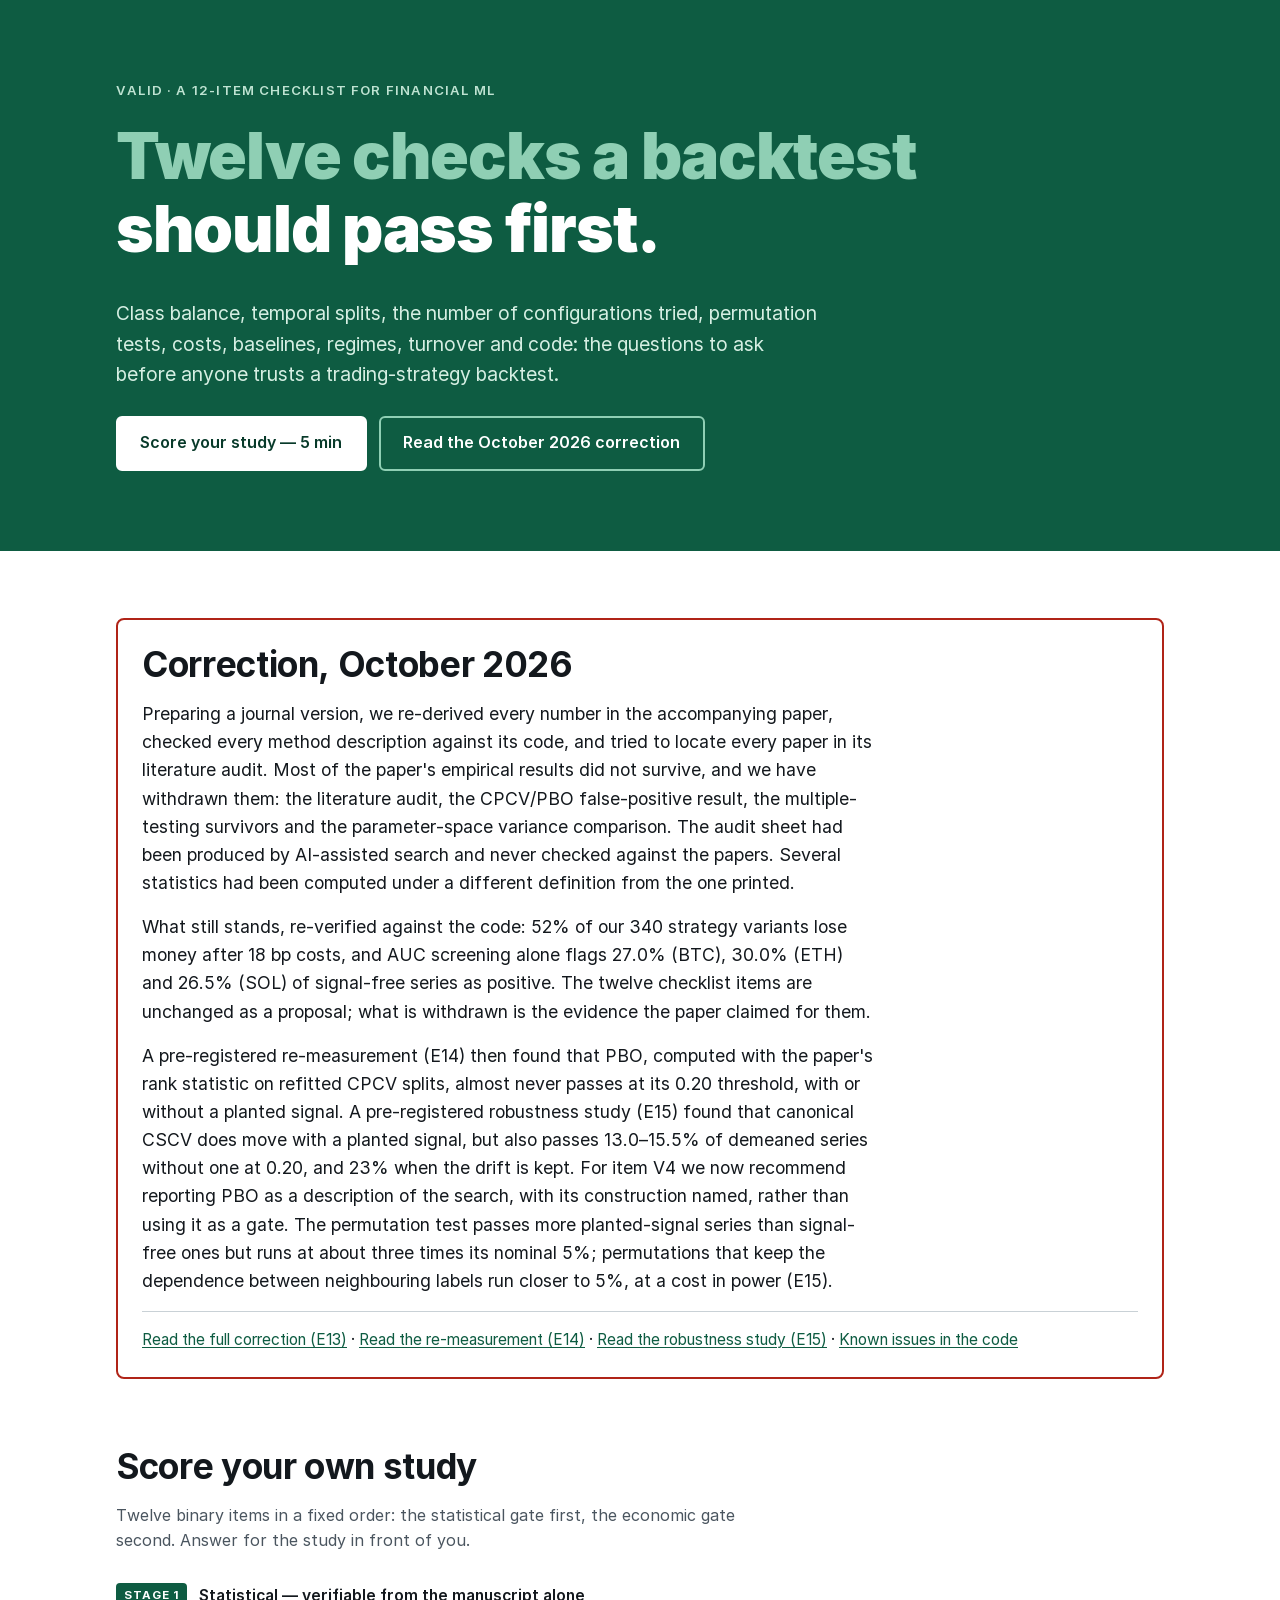
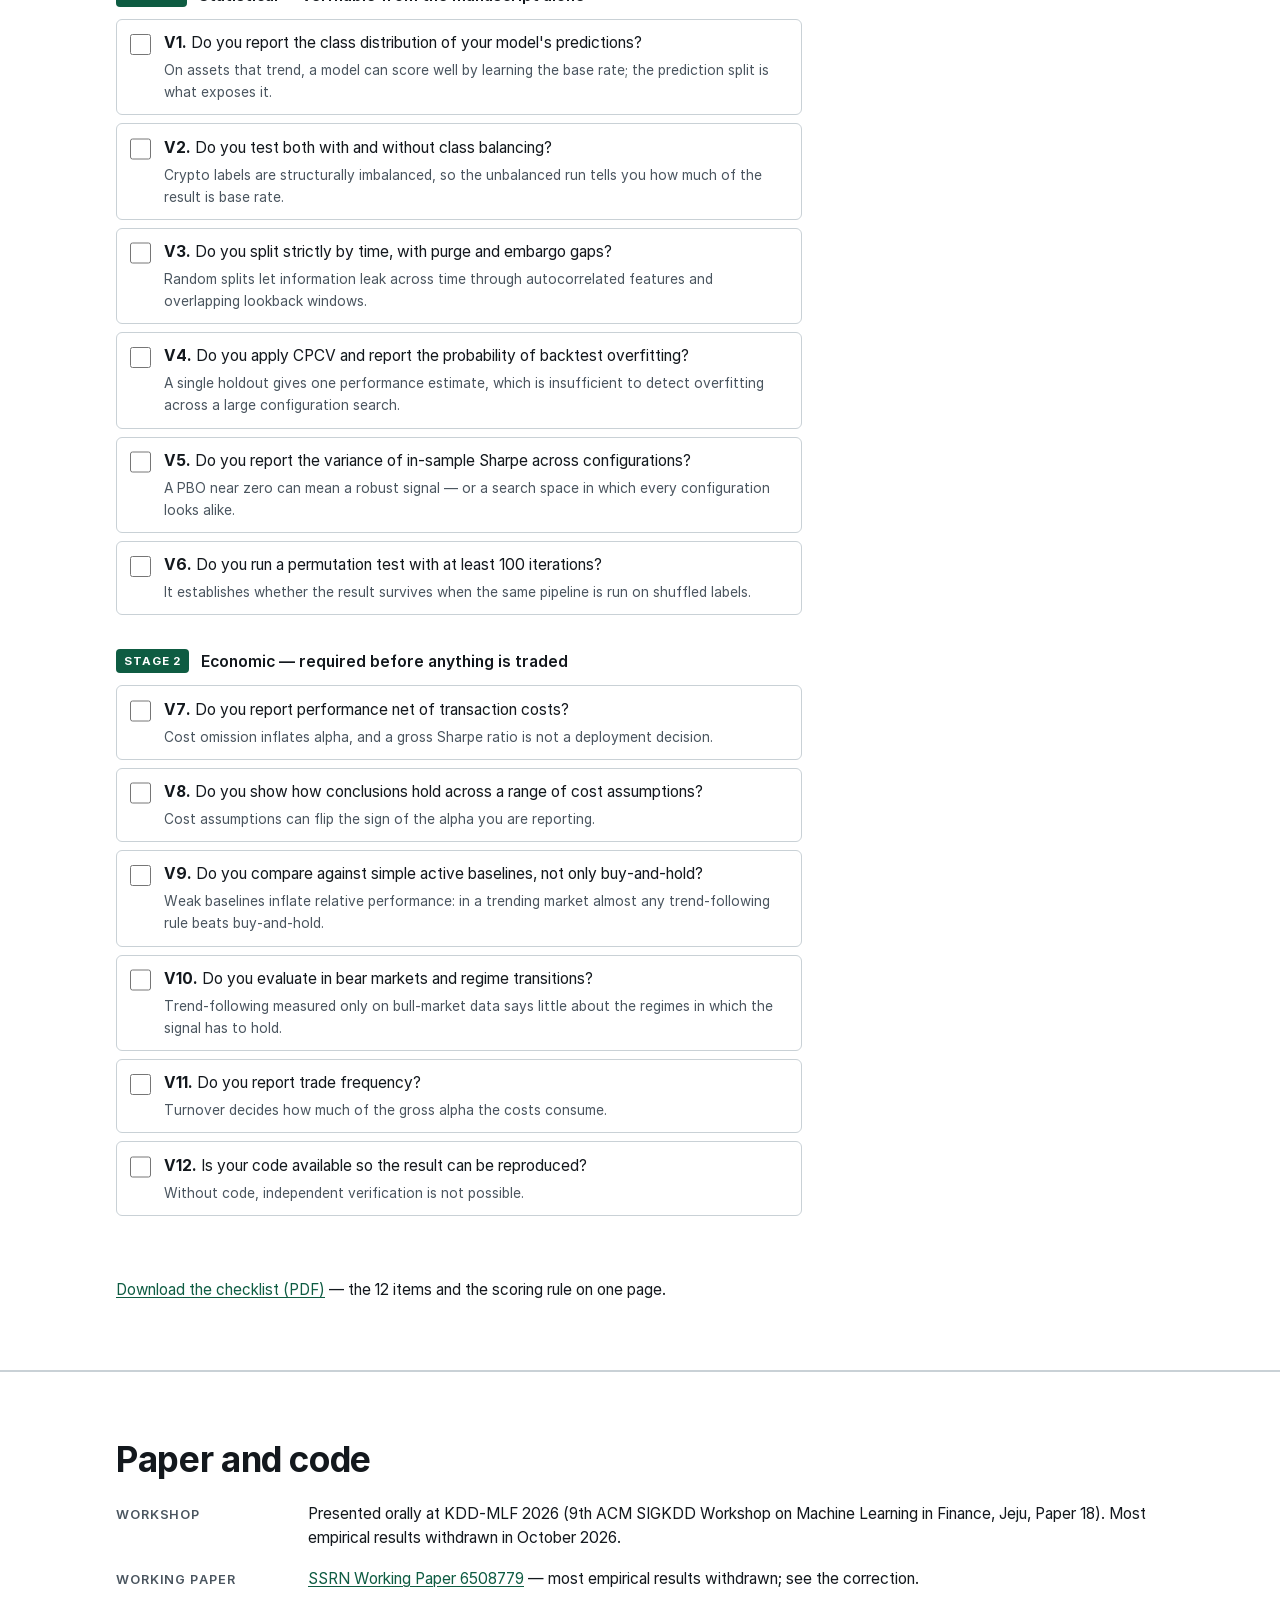
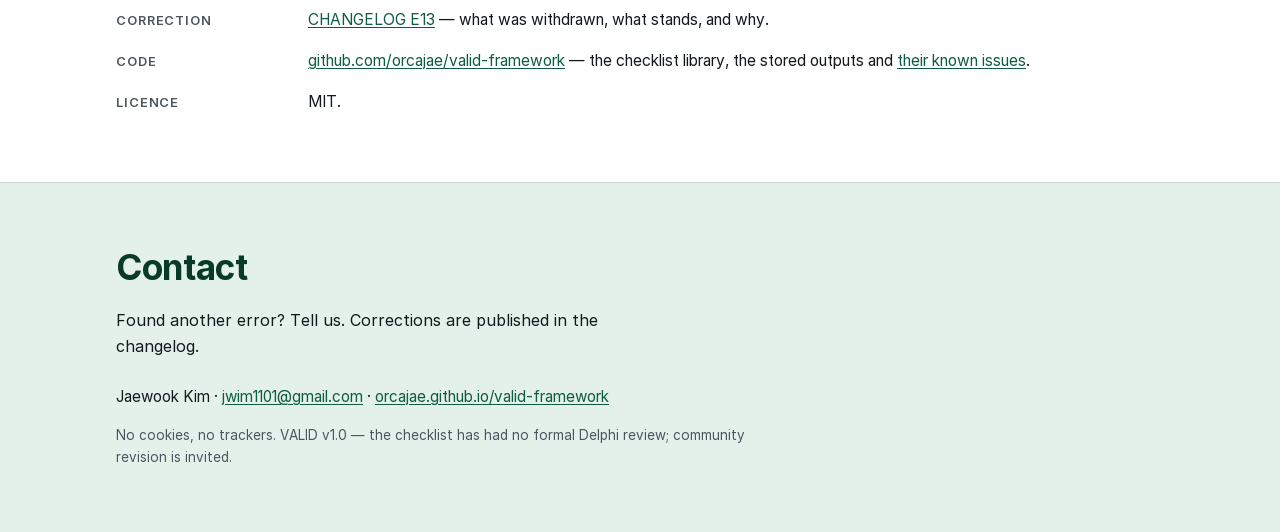
==== docs/index.html @ 97432e7e "docs+results: report the pre-registered robustness study of the E14 findings (CHANGELOG E15)" ====
<!DOCTYPE html>
<html lang="en">
<head>
<meta charset="utf-8">
<meta name="viewport" content="width=device-width, initial-scale=1">
<title>VALID — a 12-item validation checklist for financial machine learning</title>
<meta name="description" content="Score your study against the 12 items of VALID in about five minutes. Most empirical results of the accompanying paper were withdrawn in October 2026; see the correction.">

<meta property="og:title" content="VALID — a 12-item gate for financial ML">
<meta property="og:description" content="A 12-item checklist for financial ML backtests. Most empirical results of the accompanying paper were withdrawn in October 2026 after a full re-verification.">
<meta property="og:url" content="https://orcajae.github.io/valid-framework/">
<meta name="twitter:card" content="summary">
<link rel="canonical" href="https://orcajae.github.io/valid-framework/">

<link rel="preload" href="assets/fonts/inter-regular.woff2" as="font" type="font/woff2" crossorigin>
<link rel="preload" href="assets/fonts/inter-semibold.woff2" as="font" type="font/woff2" crossorigin>
<link rel="preload" href="assets/fonts/inter-black.woff2" as="font" type="font/woff2" crossorigin>
<link rel="stylesheet" href="style.css">
</head>
<body>

<!-- 1. HERO ============================================================== -->
<header class="hero">
  <div class="wrap">
    <p class="eyebrow">VALID · a 12-item checklist for financial ML</p>
    <h1>Twelve checks a backtest<br><span class="hl">should pass first.</span></h1>
    <p class="lede">Class balance, temporal splits, the number of configurations
      tried, permutation tests, costs, baselines, regimes, turnover and code:
      the questions to ask before anyone trusts a trading-strategy backtest.</p>
    <p class="cta-row">
      <a class="btn btn-primary" href="#scorer">Score your study — 5 min</a>
      <a class="btn btn-ghost" href="#correction">Read the October 2026 correction</a>
    </p>
  </div>
</header>

<main>

<!-- 1b. STORY =========================================================== -->
<section class="story" id="correction" aria-labelledby="story-h">
  <div class="wrap">
    <div class="story-box">
      <h2 id="story-h">Correction, October 2026</h2>
      <p class="story-text">Preparing a journal version, we re-derived every
        number in the accompanying paper, checked every method description
        against its code, and tried to locate every paper in its literature
        audit. Most of the paper's empirical results did not survive, and we
        have withdrawn them: the literature audit, the CPCV/PBO false-positive
        result, the multiple-testing survivors and the parameter-space variance
        comparison. The audit sheet had been produced by AI-assisted search and
        never checked against the papers. Several statistics had been computed
        under a different definition from the one printed.</p>
      <p class="story-text">What still stands, re-verified against the code:
        52% of our 340 strategy variants lose money after 18 bp costs, and AUC
        screening alone flags 27.0% (BTC), 30.0% (ETH) and 26.5% (SOL) of
        signal-free series as positive. The
        twelve checklist items are unchanged as a proposal; what is withdrawn is
        the evidence the paper claimed for them.</p>
      <p class="story-text">A pre-registered re-measurement (E14) then found
        that PBO, computed with the paper's rank statistic on refitted CPCV splits,
        almost never passes at its 0.20 threshold, with or without a planted signal.
        A pre-registered robustness study (E15) found that canonical CSCV does move
        with a planted signal, but also passes 13.0–15.5% of demeaned series
        without one at 0.20, and 23% when the drift is kept. For item V4 we now recommend reporting PBO as a description of the
        search, with its construction named, rather than using it as a gate. The
        permutation test passes more planted-signal series than signal-free ones but runs at about three times
        its nominal 5%; permutations that keep the dependence between neighbouring
        labels run closer to 5%, at a cost in power (E15).</p>
      <p class="story-self"><a href="https://github.com/orcajae/valid-framework/blob/main/CHANGELOG_CR.md#e13-most-empirical-results-withdrawn-after-a-full-re-verification">Read the full correction (E13)</a>
        · <a href="https://github.com/orcajae/valid-framework/blob/main/CHANGELOG_CR.md#e14-pbo-and-the-permutation-test-re-measured-under-a-pre-registered-design">Read the re-measurement (E14)</a>
        · <a href="https://github.com/orcajae/valid-framework/blob/main/CHANGELOG_CR.md#e15-the-e14-findings-re-tested-under-a-pre-registered-robustness-design">Read the robustness study (E15)</a>
        · <a href="https://github.com/orcajae/valid-framework/blob/main/KNOWN_ISSUES.md">Known issues in the code</a></p>
    </div>
  </div>
</section>

<!-- 2. SCORER =========================================================== -->
<section id="scorer" class="scorer" aria-labelledby="scorer-h">
  <div class="wrap">
    <h2 id="scorer-h">Score your own study</h2>
    <p class="sect-lede">Twelve binary items in a fixed order: the statistical
      gate first, the economic gate second. Answer for the study in front of you.</p>

    <div class="scorer-grid">

      <form class="items" id="valid-form">
        <fieldset>
          <legend><span class="stage-tag">Stage 1</span> Statistical — verifiable from the manuscript alone</legend>

          <label class="item"><input type="checkbox" id="v1" data-stage="1">
            <span class="item-body">
              <span class="item-q"><b>V1.</b> Do you report the class distribution of your model's predictions?</span>
              <span class="item-why">On assets that trend, a model can score well by learning the base rate; the prediction split is what exposes it.</span>
            </span></label>

          <label class="item"><input type="checkbox" id="v2" data-stage="1">
            <span class="item-body">
              <span class="item-q"><b>V2.</b> Do you test both with and without class balancing?</span>
              <span class="item-why">Crypto labels are structurally imbalanced, so the unbalanced run tells you how much of the result is base rate.</span>
            </span></label>

          <label class="item"><input type="checkbox" id="v3" data-stage="1">
            <span class="item-body">
              <span class="item-q"><b>V3.</b> Do you split strictly by time, with purge and embargo gaps?</span>
              <span class="item-why">Random splits let information leak across time through autocorrelated features and overlapping lookback windows.</span>
            </span></label>

          <label class="item"><input type="checkbox" id="v4" data-stage="1">
            <span class="item-body">
              <span class="item-q"><b>V4.</b> Do you apply CPCV and report the probability of backtest overfitting?</span>
              <span class="item-why">A single holdout gives one performance estimate, which is insufficient to detect overfitting across a large configuration search.</span>
            </span></label>

          <label class="item"><input type="checkbox" id="v5" data-stage="1">
            <span class="item-body">
              <span class="item-q"><b>V5.</b> Do you report the variance of in-sample Sharpe across configurations?</span>
              <span class="item-why">A PBO near zero can mean a robust signal — or a search space in which every configuration looks alike.</span>
            </span></label>

          <label class="item"><input type="checkbox" id="v6" data-stage="1">
            <span class="item-body">
              <span class="item-q"><b>V6.</b> Do you run a permutation test with at least 100 iterations?</span>
              <span class="item-why">It establishes whether the result survives when the same pipeline is run on shuffled labels.</span>
            </span></label>
        </fieldset>

        <fieldset>
          <legend><span class="stage-tag">Stage 2</span> Economic — required before anything is traded</legend>

          <label class="item"><input type="checkbox" id="v7" data-stage="2">
            <span class="item-body">
              <span class="item-q"><b>V7.</b> Do you report performance net of transaction costs?</span>
              <span class="item-why">Cost omission inflates alpha, and a gross Sharpe ratio is not a deployment decision.</span>
            </span></label>

          <label class="item"><input type="checkbox" id="v8" data-stage="2">
            <span class="item-body">
              <span class="item-q"><b>V8.</b> Do you show how conclusions hold across a range of cost assumptions?</span>
              <span class="item-why">Cost assumptions can flip the sign of the alpha you are reporting.</span>
            </span></label>

          <label class="item"><input type="checkbox" id="v9" data-stage="2">
            <span class="item-body">
              <span class="item-q"><b>V9.</b> Do you compare against simple active baselines, not only buy-and-hold?</span>
              <span class="item-why">Weak baselines inflate relative performance: in a trending market almost any trend-following rule beats buy-and-hold.</span>
            </span></label>

          <label class="item"><input type="checkbox" id="v10" data-stage="2">
            <span class="item-body">
              <span class="item-q"><b>V10.</b> Do you evaluate in bear markets and regime transitions?</span>
              <span class="item-why">Trend-following measured only on bull-market data says little about the regimes in which the signal has to hold.</span>
            </span></label>

          <label class="item"><input type="checkbox" id="v11" data-stage="2">
            <span class="item-body">
              <span class="item-q"><b>V11.</b> Do you report trade frequency?</span>
              <span class="item-why">Turnover decides how much of the gross alpha the costs consume.</span>
            </span></label>

          <label class="item"><input type="checkbox" id="v12" data-stage="2">
            <span class="item-body">
              <span class="item-q"><b>V12.</b> Is your code available so the result can be reproduced?</span>
              <span class="item-why">Without code, independent verification is not possible.</span>
            </span></label>
        </fieldset>
      </form>

      <aside class="readout" aria-labelledby="readout-h">
        <h3 id="readout-h" class="sr-only">Your score</h3>
        <div class="score-live" aria-live="polite">
          <p class="score-big"><output id="total">0</output><span class="of">/ 12</span></p>
          <p class="score-stages">
            <span>Stage 1 · statistical <b id="s1">0</b>/6</span>
            <span>Stage 2 · economic <b id="s2">0</b>/6</span>
          </p>

          <div class="bar" role="img" id="bar-img" aria-label="Your score of 0 out of 12.">
            <div class="bar-track">
              <div class="bar-fill" id="bar-fill"></div>
            </div>
          </div>

          <p class="verdict" id="verdict">Check the items your study satisfies.</p>
          <p class="v4-flag" id="v4-flag" hidden>V4 is unchecked. A single holdout
            gives one performance estimate, however many configurations were
            tried to reach it.</p>

          <button type="button" class="btn btn-primary btn-copy" id="copy">Copy result</button>
          <p class="copy-status" id="copy-status" aria-live="polite"></p>
        </div>

        <div class="disclaimer">
          <p><b>Self-scoring is not a certification.</b> It records your own
            reading of your own artifacts.</p>
          <p class="muted">Your answers never leave this browser.</p>
          <p class="next-step" id="next-step" hidden></p>
        </div>
      </aside>

    </div>

    <p class="scorer-foot"><a href="assets/valid_checklist_onepage.pdf">Download
      the checklist (PDF)</a> — the 12 items and the scoring rule on one page.</p>
  </div>
</section>

<!-- 6. CREDIBILITY ===================================================== -->
<section class="credibility" aria-labelledby="cred-h">
  <div class="wrap">
    <h2 id="cred-h">Paper and code</h2>
    <dl class="cred-list">
      <div><dt>Workshop</dt><dd>Presented orally at KDD-MLF 2026 (9th ACM SIGKDD Workshop on Machine Learning in Finance, Jeju, Paper 18). Most empirical results withdrawn in October 2026.</dd></div>
      <div><dt>Working paper</dt><dd><a href="https://papers.ssrn.com/sol3/papers.cfm?abstract_id=6508779">SSRN Working Paper 6508779</a> — most empirical results withdrawn; see the correction.</dd></div>
      <div><dt>Correction</dt><dd><a href="https://github.com/orcajae/valid-framework/blob/main/CHANGELOG_CR.md#e13-most-empirical-results-withdrawn-after-a-full-re-verification">CHANGELOG E13</a> — what was withdrawn, what stands, and why.</dd></div>
      <div><dt>Code</dt><dd><a href="https://github.com/orcajae/valid-framework">github.com/orcajae/valid-framework</a> — the checklist library, the stored outputs and <a href="https://github.com/orcajae/valid-framework/blob/main/KNOWN_ISSUES.md">their known issues</a>.</dd></div>
      <div><dt>Licence</dt><dd>MIT.</dd></div>
    </dl>
  </div>
</section>

</main>

<!-- 7. FOOTER ========================================================== -->
<footer aria-labelledby="footer-h">
  <div class="wrap">
    <h2 id="footer-h">Contact</h2>
    <p class="foot-lede">Found another error? Tell us. Corrections are published in
      the changelog.</p>
    <p class="foot-meta">
      Jaewook Kim ·
      <a href="mailto:jwim1101@gmail.com?subject=VALID%20correction">jwim1101@gmail.com</a>
      · <a href="https://orcajae.github.io/valid-framework/">orcajae.github.io/valid-framework</a>
    </p>
    <p class="foot-fine">No cookies, no trackers. VALID v1.0 — the checklist has had
      no formal Delphi review; community revision is invited.</p>
  </div>
</footer>

<script src="scorer.js"></script>
</body>
</html>
---- docs/style.css ----
/* VALID landing page. Every colour here also appears in the KDD-MLF poster
   (poster/gen_poster_900x1050.py); the poster is the source of truth. */

@font-face {
  font-family: "InterLocal";
  src: url("assets/fonts/inter-regular.woff2") format("woff2");
  font-weight: 400; font-style: normal; font-display: swap;
}
@font-face {
  font-family: "InterLocal";
  src: url("assets/fonts/inter-semibold.woff2") format("woff2");
  font-weight: 600; font-style: normal; font-display: swap;
}
@font-face {
  font-family: "InterLocal";
  src: url("assets/fonts/inter-bold.woff2") format("woff2");
  font-weight: 700; font-style: normal; font-display: swap;
}
/* Black (900) carries the hook headline, matching the poster's "BK" face. */
@font-face {
  font-family: "InterLocal";
  src: url("assets/fonts/inter-black.woff2") format("woff2");
  font-weight: 900; font-style: normal; font-display: swap;
}

:root {
  --ink: #13181D;
  --soft: #4A555F;
  --rule: #C9D1D6;
  --green: #0E5C42;
  --green-d: #083A2A;
  --green-l: #E4F0EA;
  --red: #B02418;
  --paper: #FFFFFF;
  --slate: #1E2A32;
  --wrap: 68rem;
  --sans: "InterLocal", system-ui, -apple-system, "Segoe UI", Roboto,
          "Helvetica Neue", Arial, sans-serif;
  color-scheme: light;
}

*, *::before, *::after { box-sizing: border-box; }

html { -webkit-text-size-adjust: 100%; }

body {
  margin: 0;
  overflow-wrap: break-word;
  background: var(--paper);
  color: var(--ink);
  font-family: var(--sans);
  font-size: 1rem;
  line-height: 1.6;
  -webkit-font-smoothing: antialiased;
}

.wrap { max-width: var(--wrap); margin: 0 auto; padding: 0 1.25rem; }

h1, h2, h3 { line-height: 1.15; margin: 0 0 .6em; font-weight: 700; }
h1 { font-size: clamp(1.6rem, 5.6vw, 4rem); letter-spacing: -0.02em; }
h2 { font-size: clamp(1.5rem, 3.6vw, 2.2rem); letter-spacing: -0.01em; }
h3 { font-size: 1.05rem; }
p { margin: 0 0 1rem; }

a { color: var(--green); text-decoration-thickness: 1px; text-underline-offset: 2px; }
a:hover { color: var(--green-d); }

:focus-visible {
  outline: 3px solid var(--green);
  outline-offset: 2px;
  border-radius: 3px;
}

.sr-only {
  position: absolute; width: 1px; height: 1px; padding: 0; margin: -1px;
  overflow: hidden; clip: rect(0 0 0 0); white-space: nowrap; border: 0;
}
.muted { color: var(--soft); }

/* ---------- buttons ---------- */
.btn {
  display: inline-block;
  padding: .8rem 1.4rem;
  min-height: 44px;
  border-radius: 6px;
  font-weight: 600;
  text-decoration: none;
  border: 2px solid var(--green);
  cursor: pointer;
  font-family: inherit;
  font-size: 1rem;
}
.btn-primary { background: var(--green); color: #fff; }
.btn-primary:hover { background: var(--green-d); border-color: var(--green-d); color: #fff; }
.btn-ghost { background: transparent; color: var(--green); }
.btn-ghost:hover { background: var(--green-l); color: var(--green-d); }
.btn-sm { padding: .55rem 1rem; font-size: .95rem; }
.cta-row { display: flex; flex-wrap: wrap; gap: .75rem; margin-top: 1.6rem; }

/* ---------- 1. hero ---------- */
.hero {
  background: var(--green);
  color: #fff;
  padding: clamp(2.5rem, 8vw, 5rem) 0 clamp(2.5rem, 7vw, 4rem);
}
.hero .eyebrow {
  font-size: .82rem; font-weight: 600; letter-spacing: .09em;
  text-transform: uppercase; color: #BFE3D2; margin-bottom: 1.1rem;
}
/* Weight 900 and the two greens mirror the poster hook banner exactly
   (poster/gen_poster_900x1050.py: face "BK", #8FCFB4 / #FFFFFF). */
.hero h1 { color: #8FCFB4; font-weight: 900; margin-bottom: .5em; }
.hero h1 .hl { color: #fff; }
.hero .lede {
  font-size: clamp(1.02rem, 2.1vw, 1.2rem);
  max-width: 44rem; color: #D6EFE3; margin-bottom: 0;
}
.hero .btn-ghost { color: #fff; border-color: #8FCFB4; }
.hero .btn-ghost:hover { background: rgba(255,255,255,.12); color: #fff; }
.hero .btn-primary { background: #fff; color: var(--green-d); border-color: #fff; }
.hero .btn-primary:hover { background: #E4F0EA; color: var(--green-d); border-color: #E4F0EA; }

/* ---------- sections ---------- */
section { padding: clamp(2.5rem, 6vw, 4.2rem) 0; }
.sect-lede { color: var(--soft); max-width: 42rem; margin-top: -.3rem; }

/* ---------- 2. scorer ---------- */
.scorer { border-bottom: 1px solid var(--rule); }
.scorer-grid { display: grid; gap: 2rem; margin-top: 1.8rem; }

fieldset { border: 0; padding: 0; margin: 0 0 1.6rem; }
legend {
  padding: 0; margin-bottom: .7rem;
  font-weight: 600; font-size: .98rem; color: var(--ink);
}
.stage-tag {
  display: inline-block; background: var(--green); color: #fff;
  font-size: .72rem; font-weight: 700; letter-spacing: .06em;
  text-transform: uppercase; padding: .18rem .5rem; border-radius: 4px;
  margin-right: .5rem; vertical-align: 2px;
}

.item {
  display: flex; gap: .8rem; align-items: flex-start;
  padding: .7rem .8rem; min-height: 44px;
  border: 1px solid var(--rule); border-radius: 6px;
  margin-bottom: .5rem; cursor: pointer;
  background: #fff;
}
.item:hover { border-color: var(--green); background: #F4F7F8; }
.item input {
  width: 1.35rem; height: 1.35rem; margin: .15rem 0 0;
  accent-color: var(--green); flex: 0 0 auto; cursor: pointer;
}
.item input:checked ~ .item-body .item-q { color: var(--green-d); }
.item-body { display: block; }
.item-q { display: block; font-size: .97rem; }
.item-why { display: block; font-size: .86rem; color: var(--soft); margin-top: .2rem; }

/* readout */
.readout { align-self: start; }
.score-live {
  border: 2px solid var(--green); border-radius: 8px;
  padding: 1.2rem; background: var(--green-l);
}
.score-big { font-size: 3.2rem; font-weight: 700; line-height: 1; margin: 0 0 .3rem; color: var(--green-d); }
.score-big .of { font-size: 1.2rem; font-weight: 600; color: var(--soft); margin-left: .4rem; }
.score-stages { display: flex; flex-wrap: wrap; gap: .3rem 1.2rem; font-size: .9rem; color: var(--soft); margin-bottom: 1rem; }
.score-stages b { color: var(--ink); }

.bar { margin-bottom: 1rem; }
.bar-track { position: relative; height: 12px; background: #fff; border: 1px solid var(--rule); border-radius: 6px; overflow: hidden; }
.bar-fill { height: 100%; width: 0; background: var(--green); transition: width .18s ease; }
.bar-median { position: absolute; top: -3px; bottom: -3px; left: 20.83%; width: 2px; background: var(--red); }
.bar-note { font-size: .84rem; margin: .45rem 0 0; }

.verdict { font-size: .95rem; margin: 0 0 .8rem; }
.v4-flag {
  font-size: .86rem; color: var(--red); background: #FBEAE7;
  border-left: 3px solid var(--red); padding: .55rem .7rem; margin: 0 0 .9rem;
}
.btn-copy { width: 100%; }
.copy-status { font-size: .84rem; color: var(--green-d); margin: .5rem 0 0; min-height: 1.2em; }

.disclaimer {
  margin-top: 1.2rem; padding: 1rem 1.1rem;
  border: 1px solid var(--rule); border-radius: 8px; font-size: .9rem;
}
.disclaimer p:last-child { margin-bottom: 0; }
.next-step {
  border-left: 3px solid var(--green); background: var(--green-l);
  padding: .55rem .7rem; color: var(--green-d); font-weight: 600;
}
.scorer-foot { margin: 1.8rem 0 0; font-size: .95rem; }

@media (min-width: 62rem) {
  .scorer-grid { grid-template-columns: 1fr 20rem; gap: 2.6rem; }
  .readout { position: sticky; top: 1.5rem; }
}

/* ---------- 3. evidence ---------- */
.evidence { background: var(--slate); color: #fff; }
.evidence h2 { color: #fff; }
.tiles { list-style: none; margin: 1.6rem 0 0; padding: 0; display: grid; gap: 1.4rem; }
.tiles li { border-top: 2px solid var(--soft); padding-top: .8rem; }
/* White primary over green secondary: the poster's dark evidence strip
   (gen_poster_900x1050.py, #FFFFFF over #9FD8BF on SLATE). */
.tile-n { display: block; font-size: clamp(1.6rem, 4vw, 2.1rem); font-weight: 700; color: #FFFFFF; line-height: 1.1; }
.tile-n-sub { color: #9FD8BF; font-weight: 600; }
.tile-l { display: block; font-size: .92rem; color: #9FD8BF; margin-top: .35rem; }
@media (min-width: 40rem) { .tiles { grid-template-columns: repeat(2, 1fr); } }
@media (min-width: 62rem) { .tiles { grid-template-columns: repeat(3, 1fr); gap: 1.6rem 2rem; } }

/* ---------- 4. audience ---------- */
.cards { display: grid; gap: 1.1rem; margin-top: 1.6rem; }
.card { border: 1px solid var(--rule); border-left: 5px solid var(--green); border-radius: 6px; padding: 1.1rem 1.2rem; background: #F4F7F8; }
.card h3 { color: var(--green-d); margin-bottom: .4em; }
.card p { margin: 0; font-size: .95rem; }
.card-out { font-weight: 700; color: var(--ink); margin-bottom: .45rem !important; }
@media (min-width: 56rem) { .cards { grid-template-columns: repeat(3, 1fr); } }

/* ---------- 1b. story (absorbs the former honesty box) ---------- */
.story { padding-bottom: 0; }
.story-box { border: 2px solid var(--red); border-radius: 8px; padding: 1.5rem; }
.story-box h2 { margin-bottom: .45em; }
.story-text { font-size: clamp(1rem, 1.9vw, 1.1rem); max-width: 46rem; }
.story-self {
  margin: 0; padding-top: 1rem; border-top: 1px solid var(--rule);
  font-size: .97rem;
}
.story-self b { color: var(--red); font-size: 1.25rem; }

/* ---------- 3b. audit offer + value ladder ---------- */
.audit { border-top: 1px solid var(--rule); }
.audit-list { margin: 1.4rem 0 1.2rem; padding-left: 1.15rem; max-width: 46rem; }
.audit-list li { margin-bottom: .5rem; font-size: .97rem; }
.audit-note { color: var(--soft); font-size: .92rem; max-width: 46rem; }
.audit-tiers { max-width: 46rem; }

.ladder {
  list-style: none; margin: 2rem 0 0; padding: 0;
  display: grid; gap: .8rem; counter-reset: none;
}
.ladder li {
  display: grid; grid-template-columns: 1.9rem 1fr; gap: .1rem .7rem;
  align-items: baseline;
  border: 1px solid var(--rule); border-radius: 6px;
  padding: .8rem .9rem; background: #F4F7F8;
}
.ladder-n {
  grid-row: span 2;
  display: inline-flex; align-items: center; justify-content: center;
  width: 1.7rem; height: 1.7rem; border-radius: 50%;
  background: var(--green); color: #fff;
  font-size: .85rem; font-weight: 700; align-self: center;
}
.ladder a { font-weight: 600; }
.ladder-sub { font-size: .85rem; color: var(--soft); }
@media (min-width: 56rem) { .ladder { grid-template-columns: repeat(4, 1fr); } }

/* ---------- 6b. KDD banner ---------- */
.kdd-banner {
  margin: 0; padding: .9rem 1.25rem; text-align: center;
  background: var(--slate); color: #9FD8BF;
  font-size: .92rem; font-weight: 600;
}

/* ---------- 6. credibility ---------- */
.credibility { border-top: 1px solid var(--rule); }
.cred-list { margin: 1.4rem 0 0; display: grid; gap: 1rem; }
.cred-list > div { display: grid; gap: .15rem; }
.cred-list dt { font-weight: 600; font-size: .8rem; letter-spacing: .07em; text-transform: uppercase; color: var(--soft); }
.cred-list dd { margin: 0; font-size: .97rem; }
@media (min-width: 46rem) {
  .cred-list > div { grid-template-columns: 11rem 1fr; gap: 1rem; align-items: baseline; }
}

/* ---------- 7. footer ---------- */
footer { background: var(--green-l); border-top: 1px solid var(--rule); padding: clamp(2.5rem, 6vw, 4rem) 0; }
footer h2 { color: var(--green-d); }
.foot-lede { max-width: 34rem; color: var(--ink); }
.foot-meta { margin-top: 1.6rem; font-size: .95rem; }
.foot-fine { font-size: .84rem; color: var(--soft); margin-bottom: 0; max-width: 40rem; }

@media (prefers-reduced-motion: reduce) {
  * { transition: none !important; animation: none !important; }
}
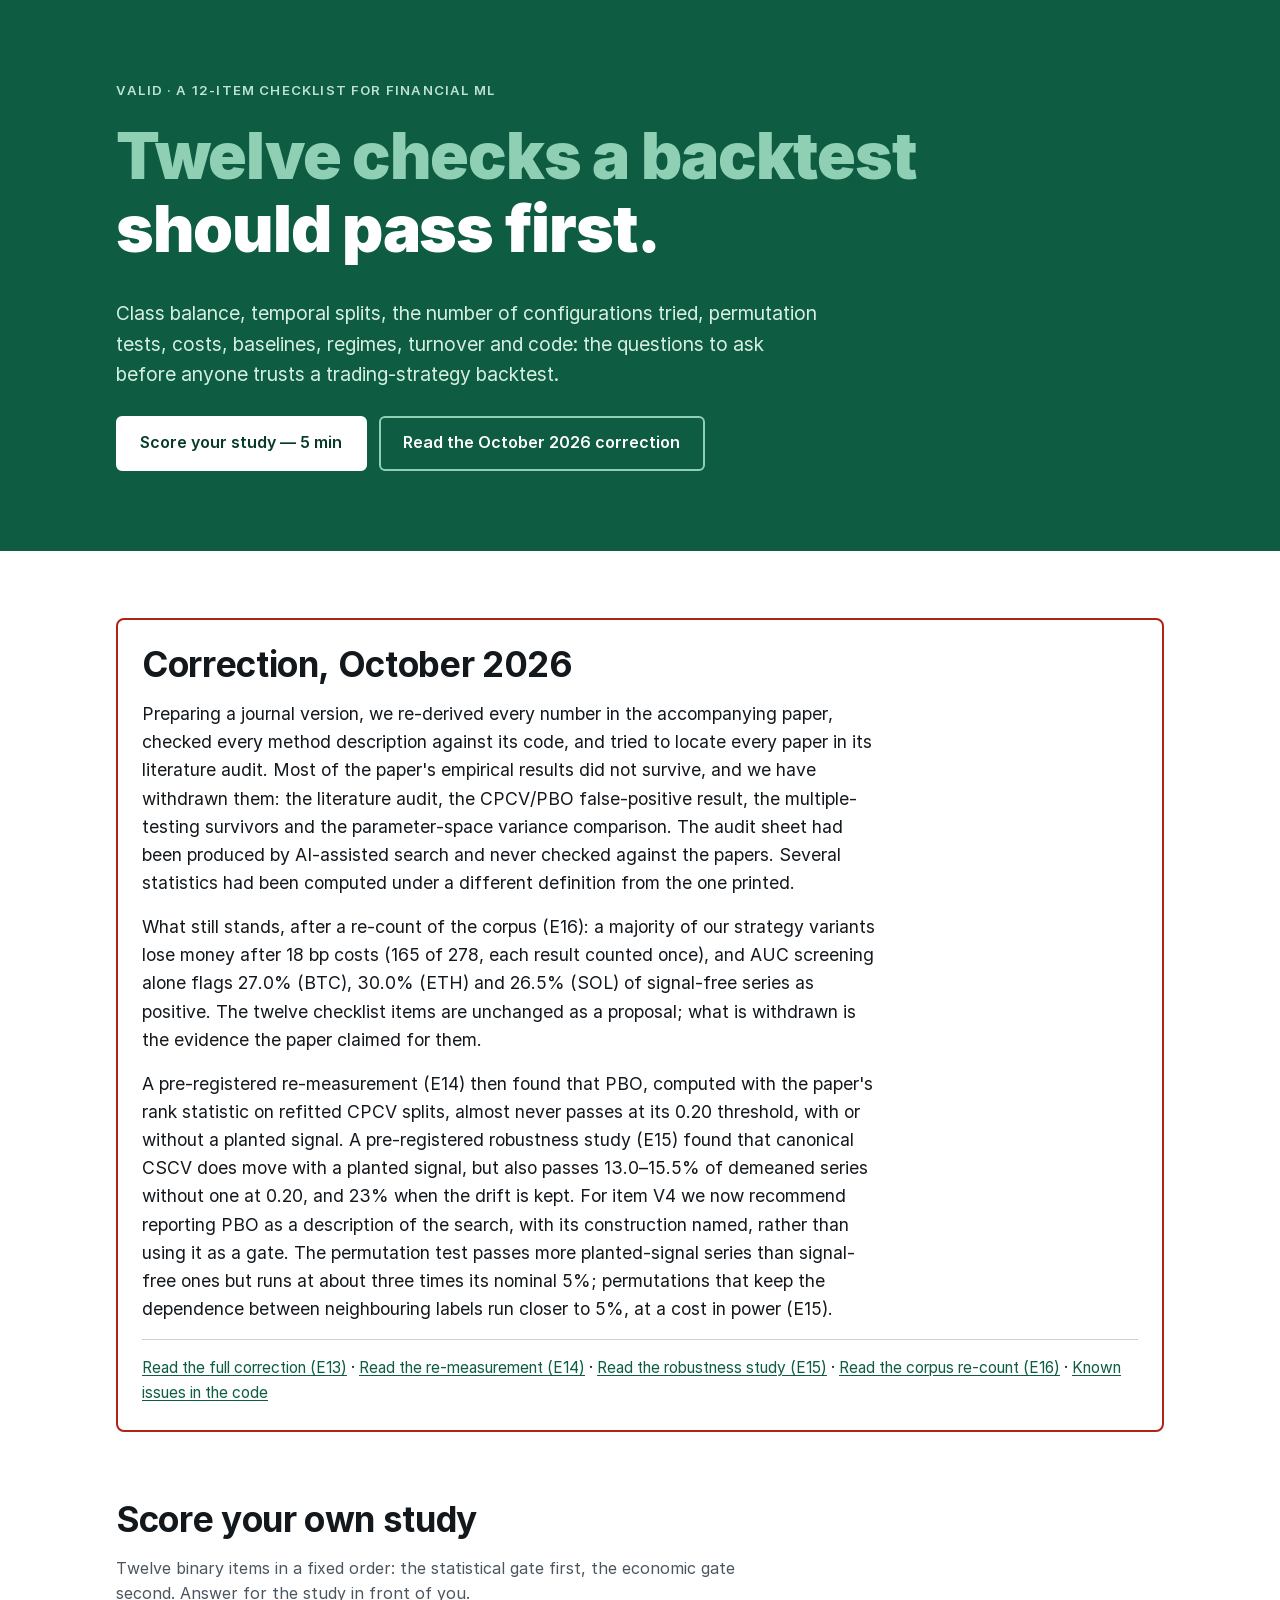
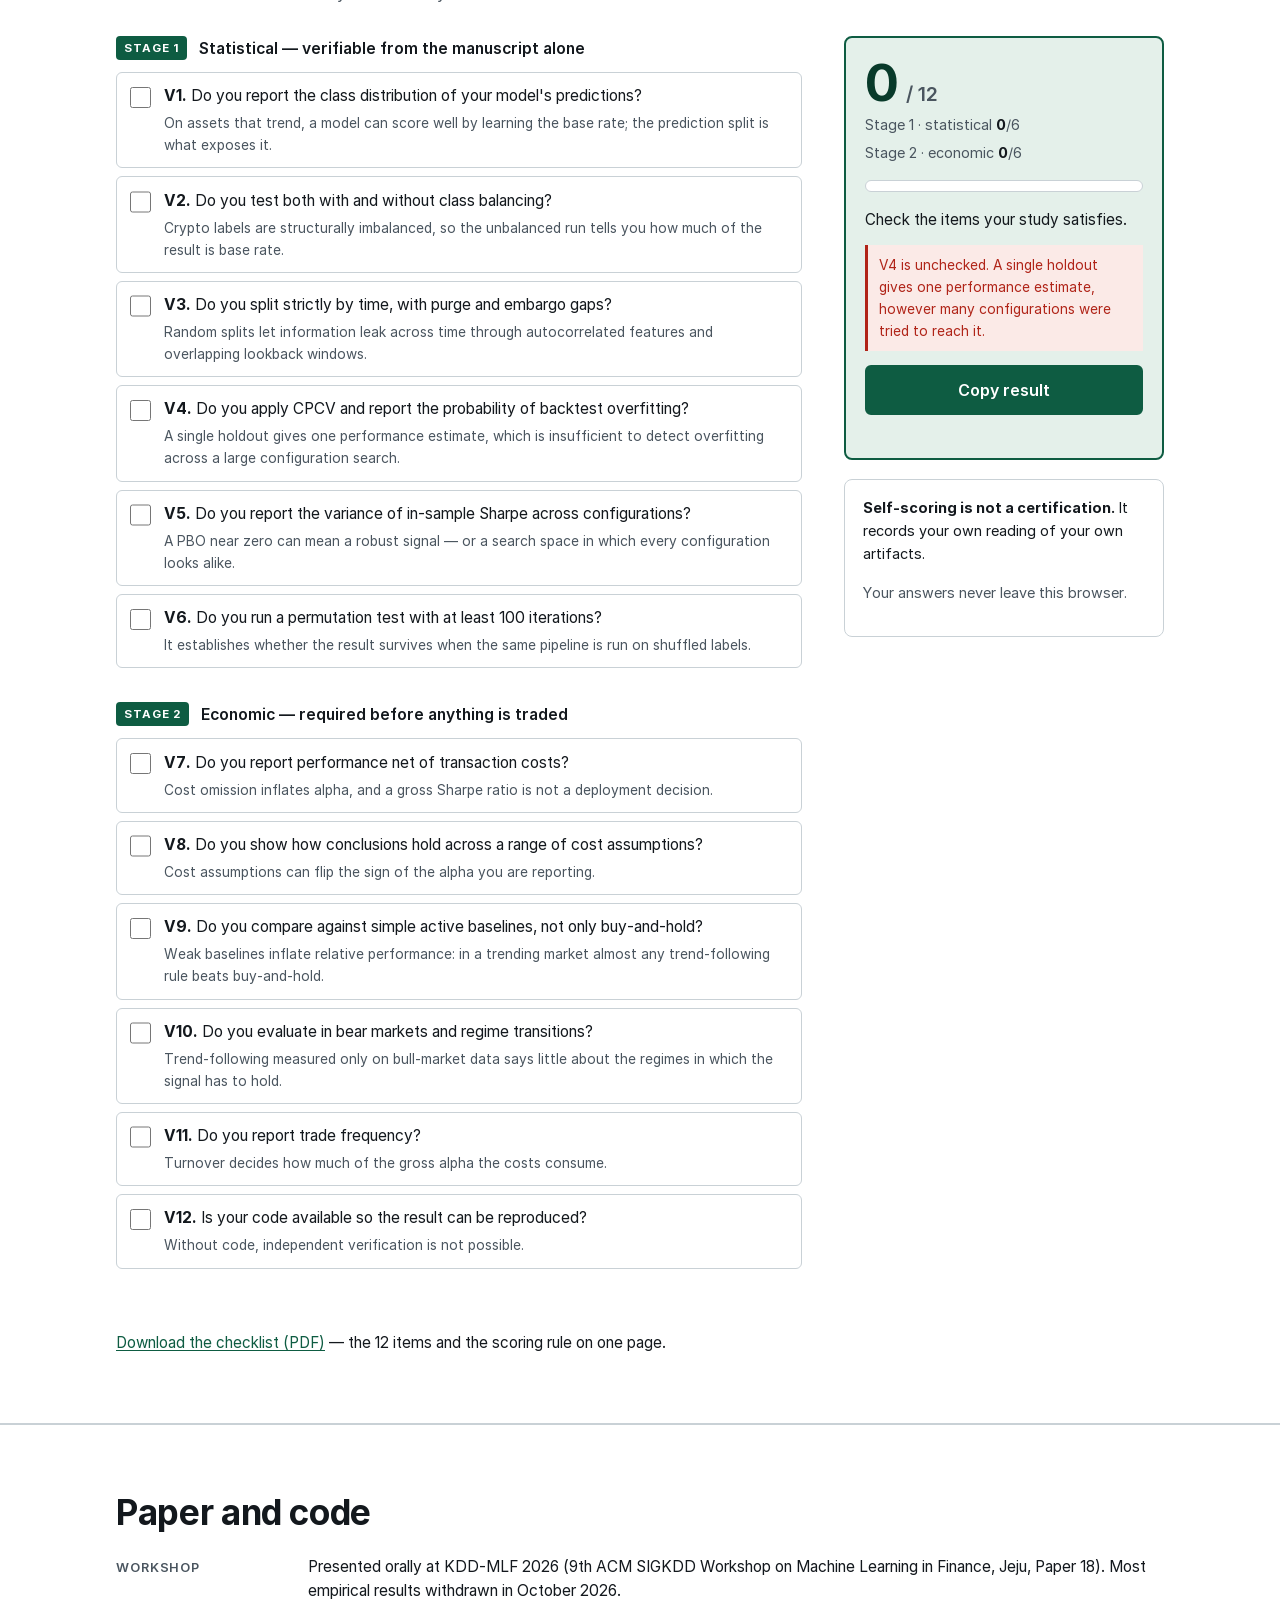
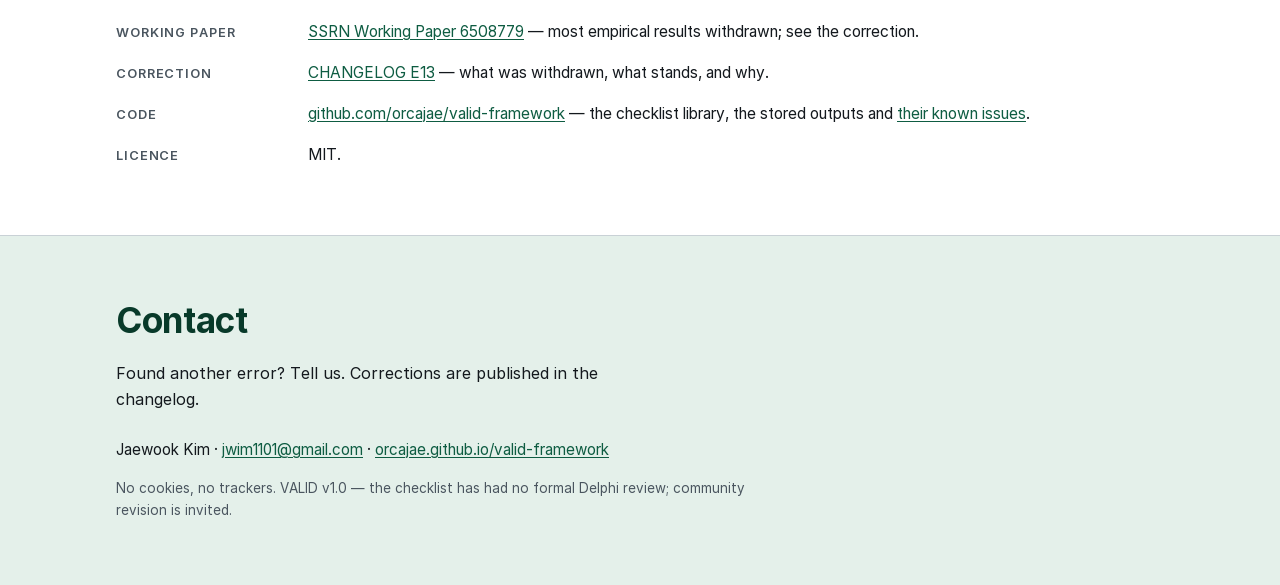
==== commit 88f28415: "docs+results: re-count the 340-variant corpus and restate E13's corpus figures (CHANGELOG E16)" ====
--- a/docs/index.html
+++ b/docs/index.html
@@ -50,8 +50,9 @@
         comparison. The audit sheet had been produced by AI-assisted search and
         never checked against the papers. Several statistics had been computed
         under a different definition from the one printed.</p>
-      <p class="story-text">What still stands, re-verified against the code:
-        52% of our 340 strategy variants lose money after 18 bp costs, and AUC
+      <p class="story-text">What still stands, after a re-count of the corpus (E16):
+        a majority of our strategy variants lose money after 18 bp costs (165 of
+        278, each result counted once), and AUC
         screening alone flags 27.0% (BTC), 30.0% (ETH) and 26.5% (SOL) of
         signal-free series as positive. The
         twelve checklist items are unchanged as a proposal; what is withdrawn is
@@ -69,6 +70,7 @@
       <p class="story-self"><a href="https://github.com/orcajae/valid-framework/blob/main/CHANGELOG_CR.md#e13-most-empirical-results-withdrawn-after-a-full-re-verification">Read the full correction (E13)</a>
         · <a href="https://github.com/orcajae/valid-framework/blob/main/CHANGELOG_CR.md#e14-pbo-and-the-permutation-test-re-measured-under-a-pre-registered-design">Read the re-measurement (E14)</a>
         · <a href="https://github.com/orcajae/valid-framework/blob/main/CHANGELOG_CR.md#e15-the-e14-findings-re-tested-under-a-pre-registered-robustness-design">Read the robustness study (E15)</a>
+        · <a href="https://github.com/orcajae/valid-framework/blob/main/CHANGELOG_CR.md#e16-the-340-variant-corpus-re-counted-e13s-corpus-figures-restated">Read the corpus re-count (E16)</a>
         · <a href="https://github.com/orcajae/valid-framework/blob/main/KNOWN_ISSUES.md">Known issues in the code</a></p>
     </div>
   </div>
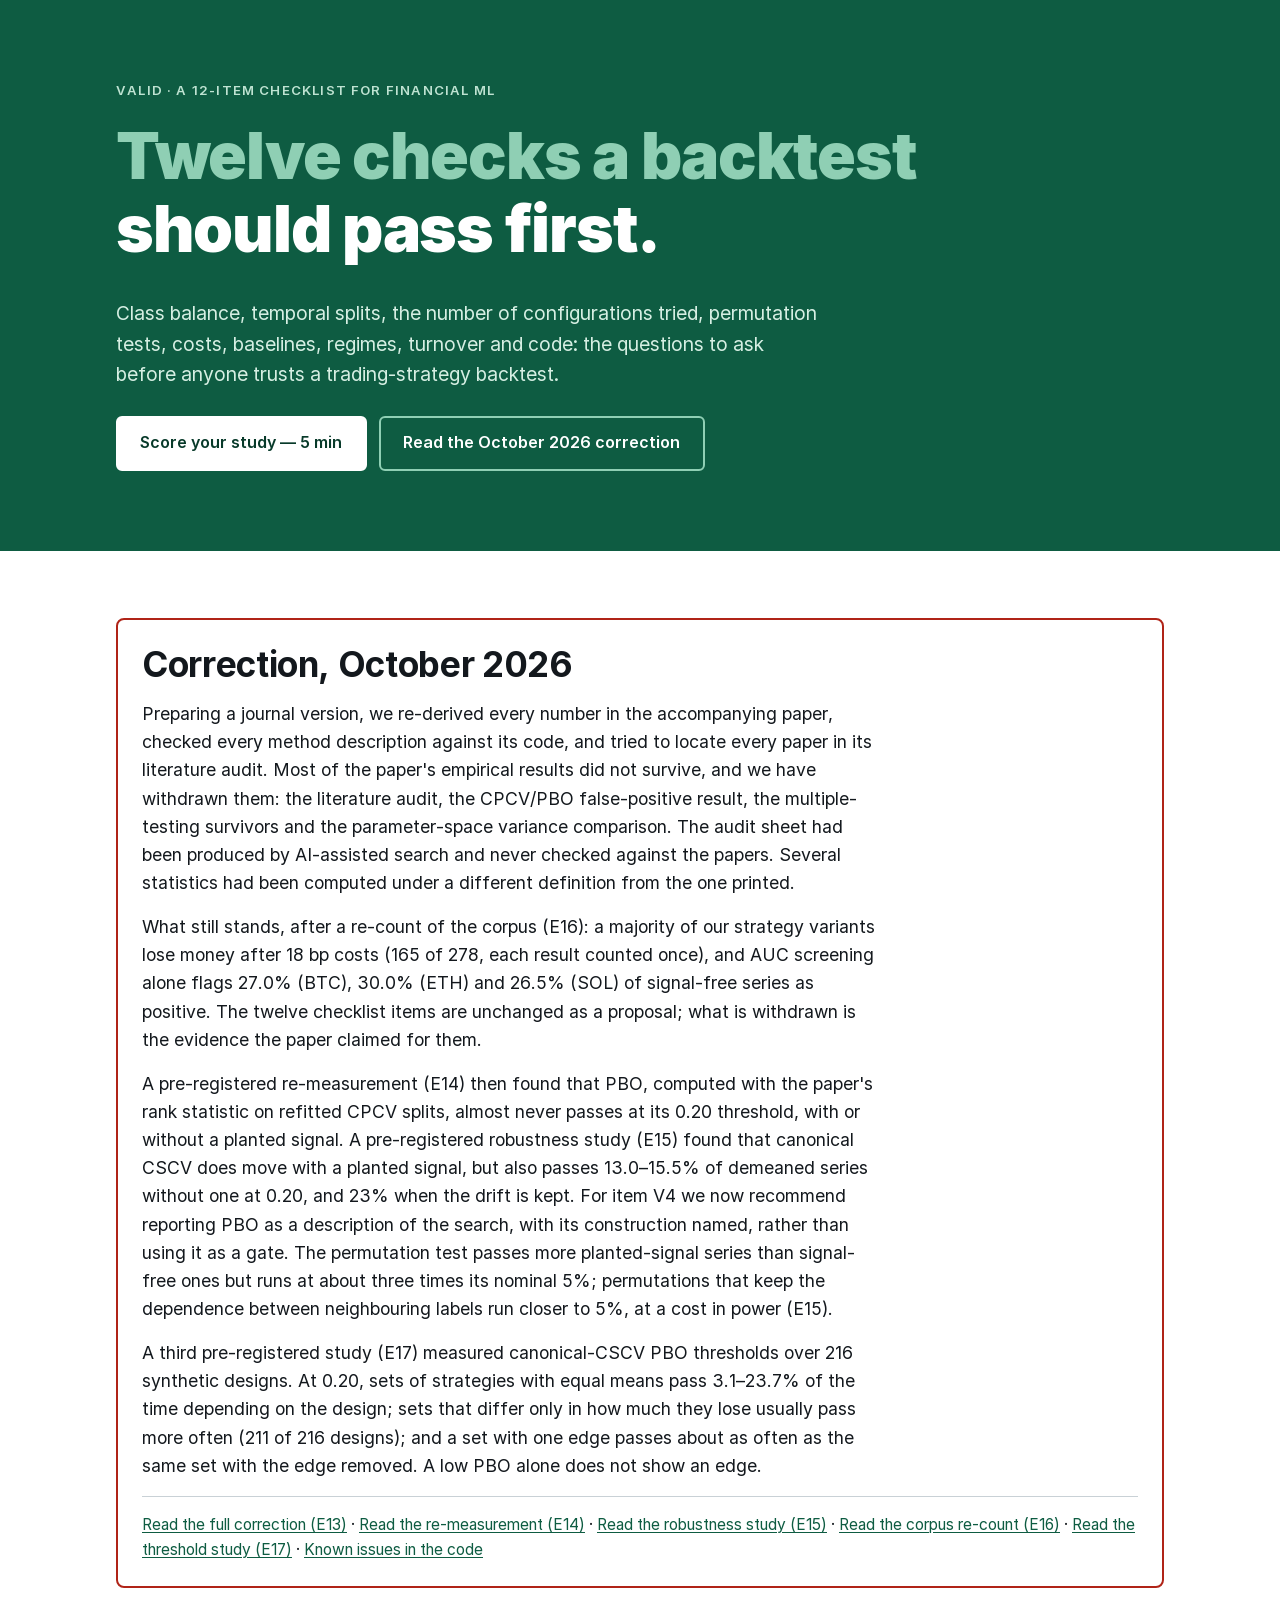
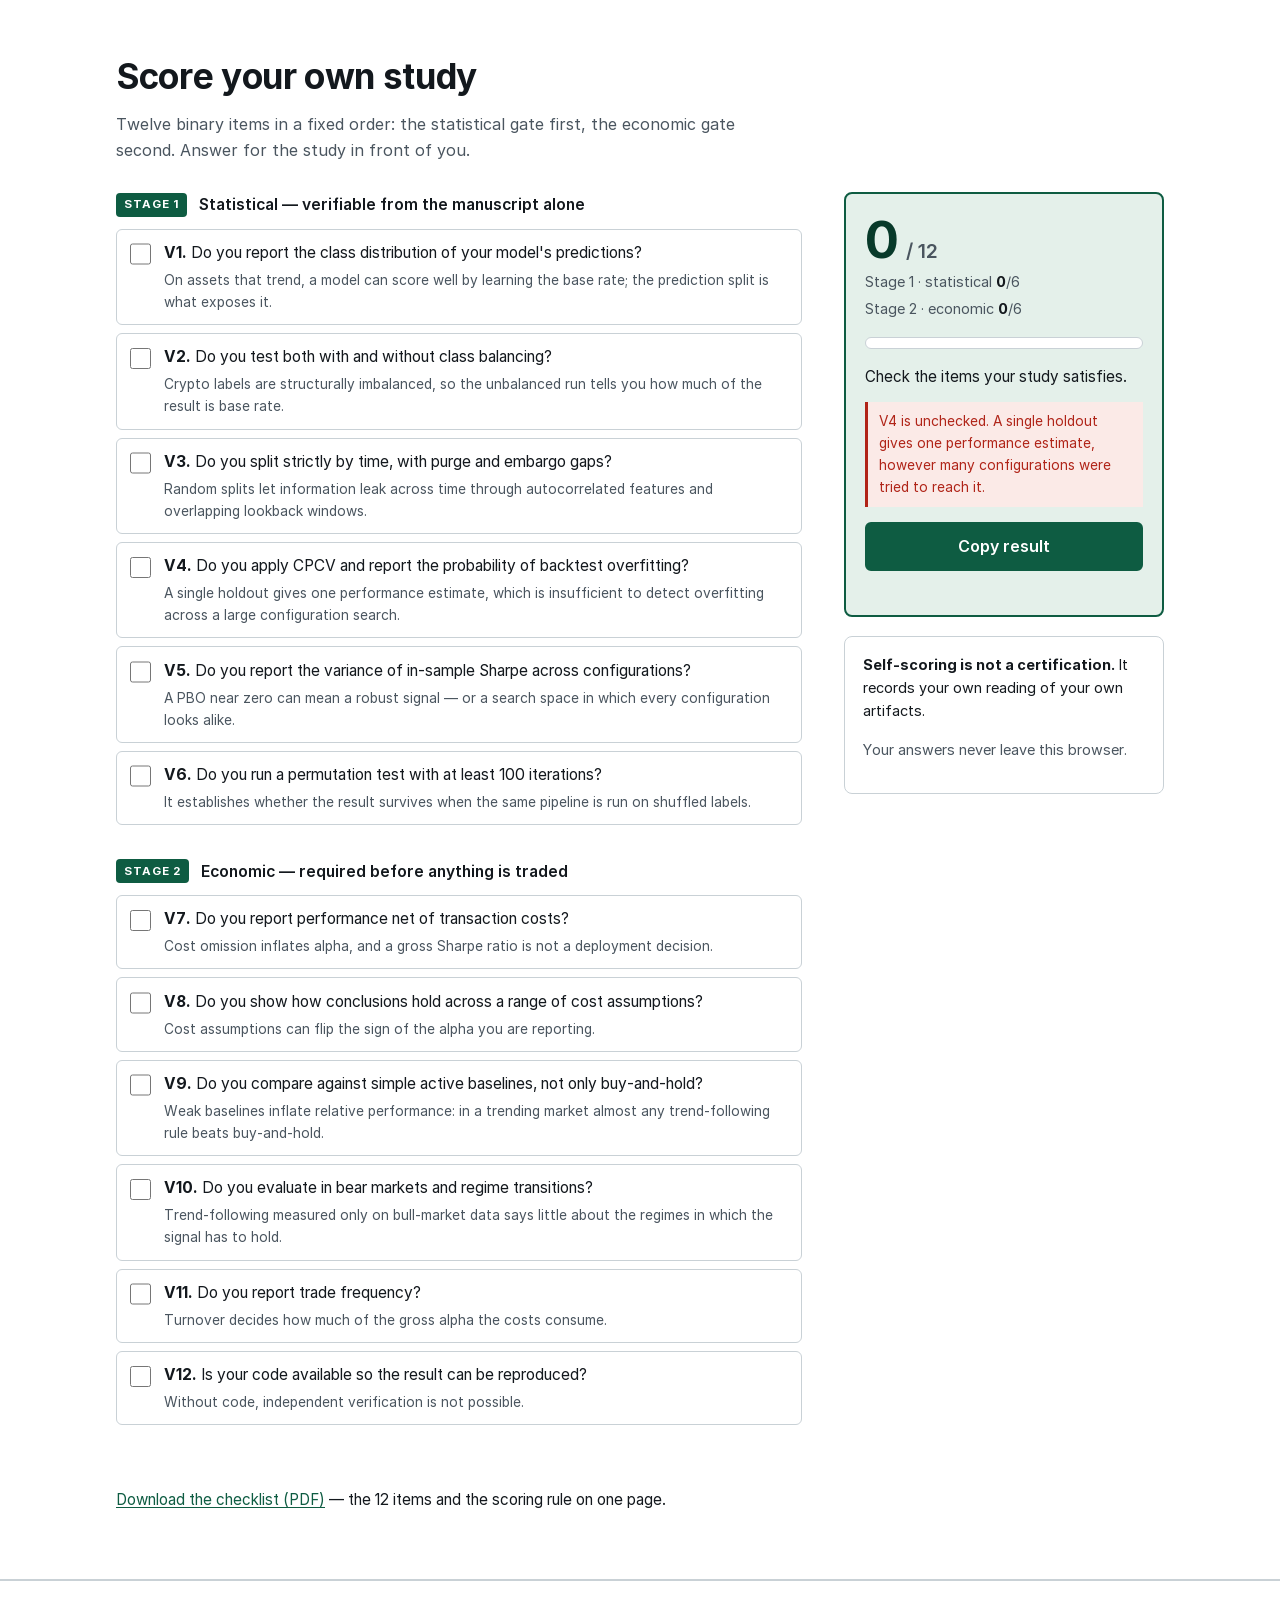
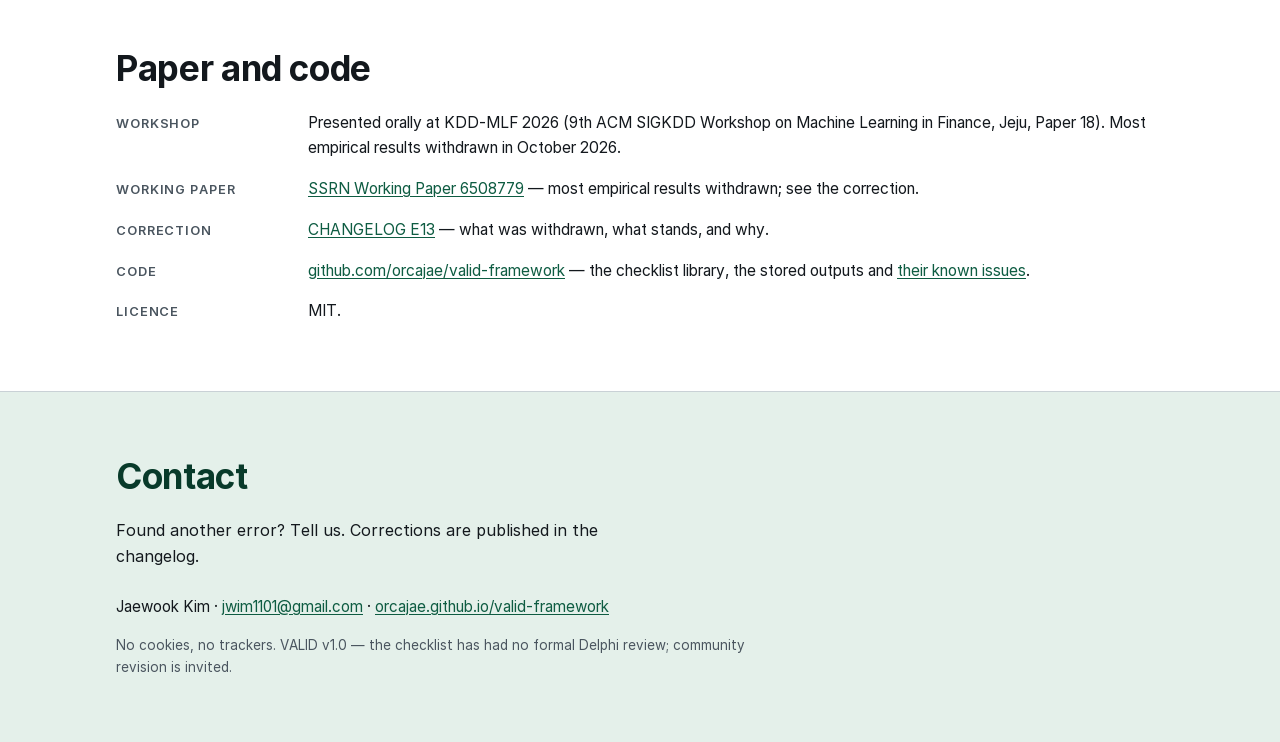
==== commit 69b6b2a1: "docs: E17, PBO thresholds across designs under the pre-registered Monte Carlo; outputs, block statis" ====
--- a/docs/index.html
+++ b/docs/index.html
@@ -67,10 +67,18 @@
         permutation test passes more planted-signal series than signal-free ones but runs at about three times
         its nominal 5%; permutations that keep the dependence between neighbouring
         labels run closer to 5%, at a cost in power (E15).</p>
+      <p class="story-text">A third pre-registered study (E17) measured
+        canonical-CSCV PBO thresholds over 216 synthetic designs. At 0.20, sets of
+        strategies with equal means pass 3.1–23.7% of the time depending on the
+        design; sets that differ only in how much they lose usually pass more often
+        (211 of 216 designs); and a
+        set with one edge passes about as often as the same set with the edge
+        removed. A low PBO alone does not show an edge.</p>
       <p class="story-self"><a href="https://github.com/orcajae/valid-framework/blob/main/CHANGELOG_CR.md#e13-most-empirical-results-withdrawn-after-a-full-re-verification">Read the full correction (E13)</a>
         · <a href="https://github.com/orcajae/valid-framework/blob/main/CHANGELOG_CR.md#e14-pbo-and-the-permutation-test-re-measured-under-a-pre-registered-design">Read the re-measurement (E14)</a>
         · <a href="https://github.com/orcajae/valid-framework/blob/main/CHANGELOG_CR.md#e15-the-e14-findings-re-tested-under-a-pre-registered-robustness-design">Read the robustness study (E15)</a>
         · <a href="https://github.com/orcajae/valid-framework/blob/main/CHANGELOG_CR.md#e16-the-340-variant-corpus-re-counted-e13s-corpus-figures-restated">Read the corpus re-count (E16)</a>
+        · <a href="https://github.com/orcajae/valid-framework/blob/main/CHANGELOG_CR.md#e17-pbo-thresholds-across-designs-under-a-pre-registered-monte-carlo">Read the threshold study (E17)</a>
         · <a href="https://github.com/orcajae/valid-framework/blob/main/KNOWN_ISSUES.md">Known issues in the code</a></p>
     </div>
   </div>
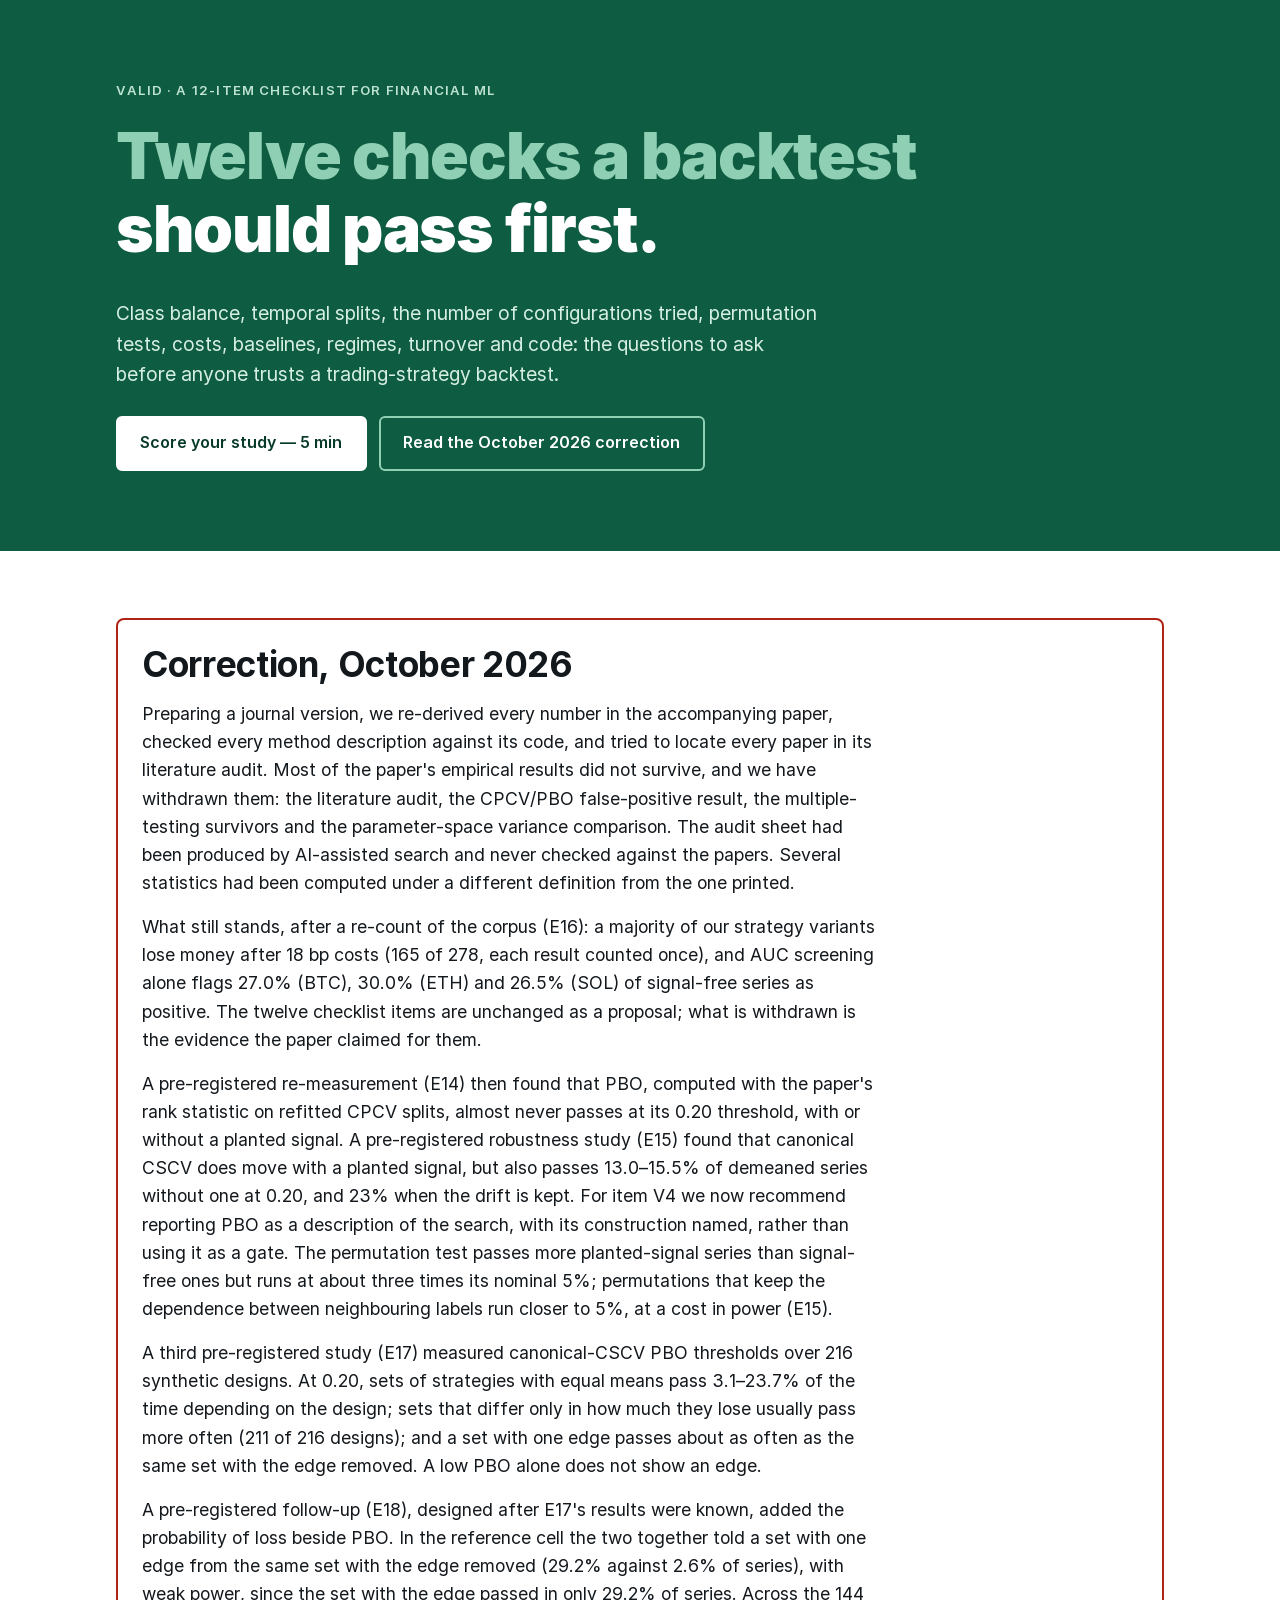
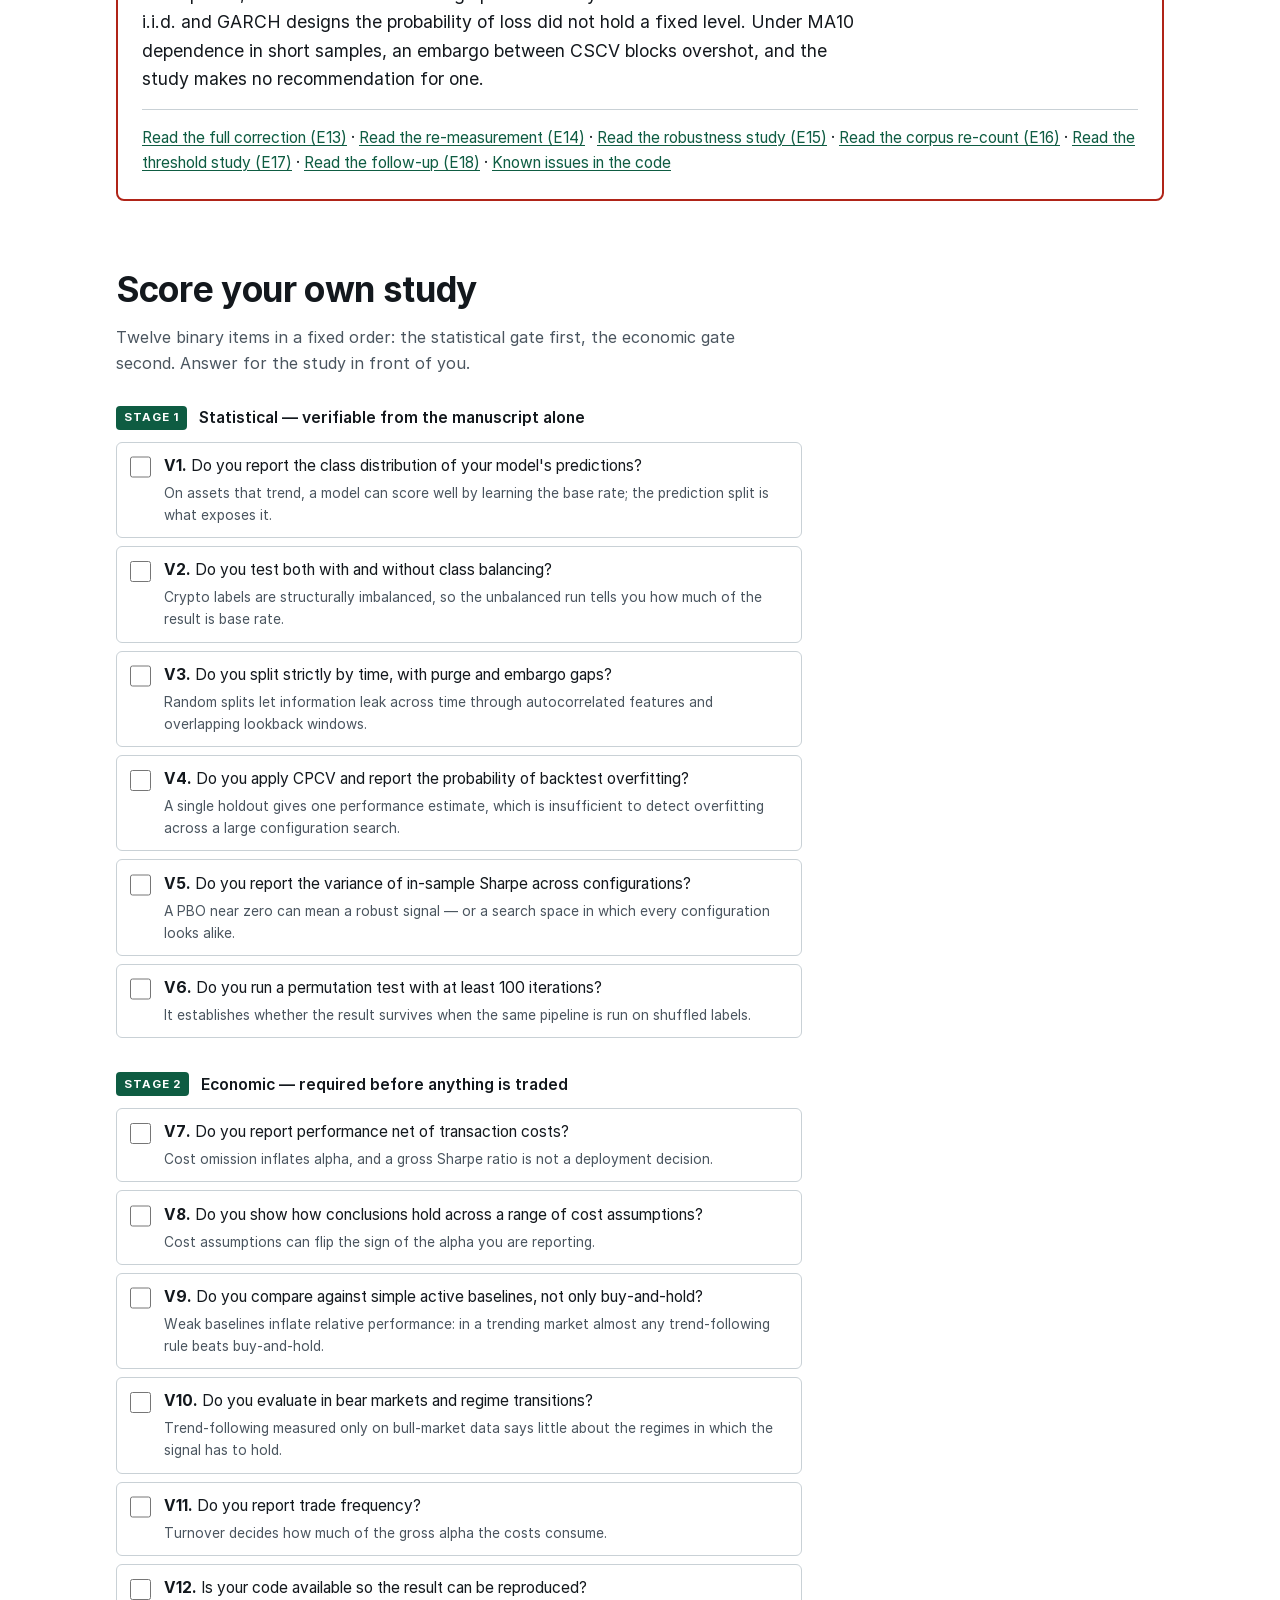
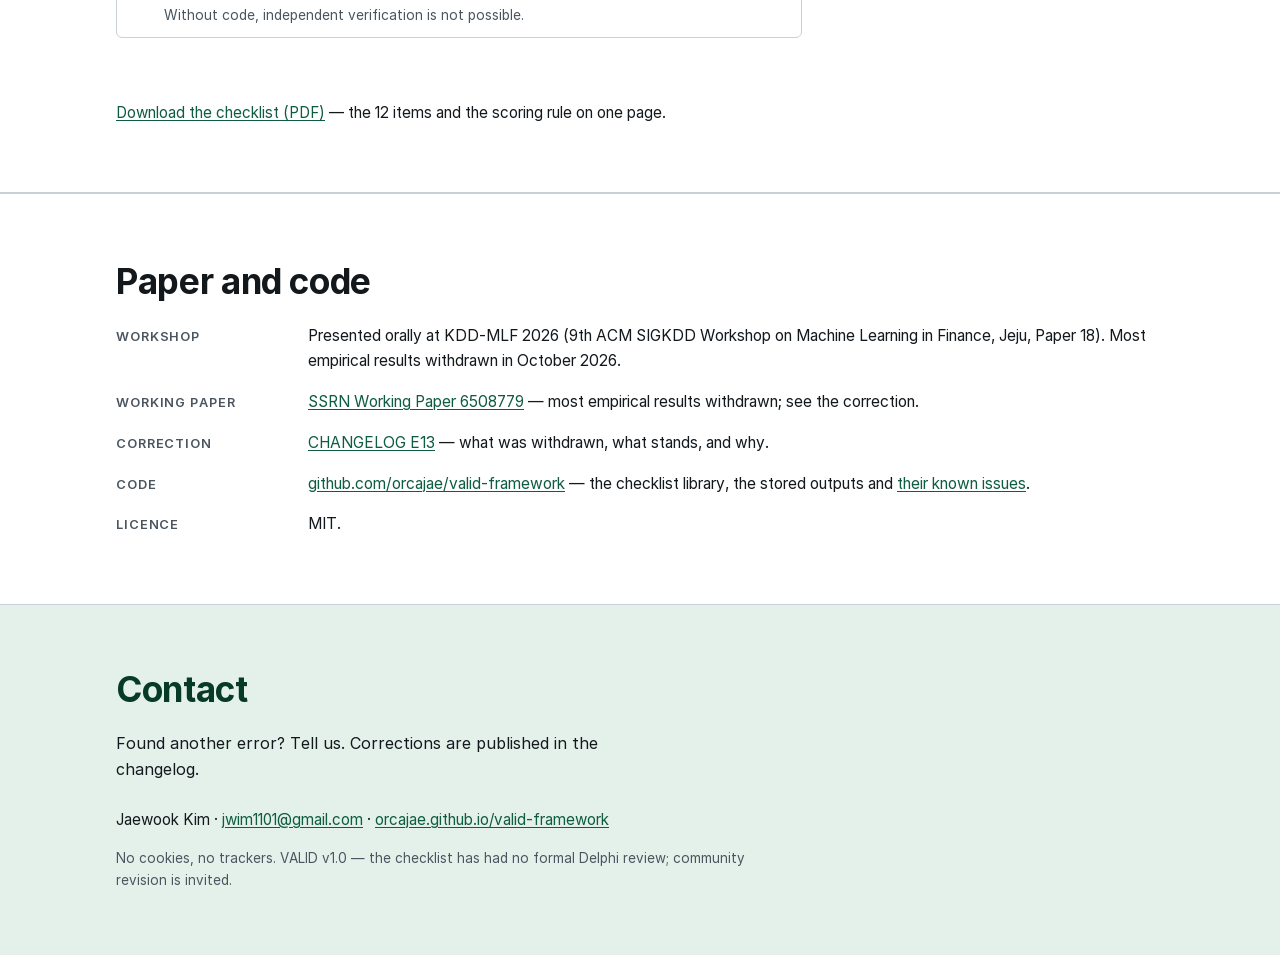
==== commit 1ca480f1: "docs: E18, PBO with its probability of loss and CSCV with an embargo under the pre-registered follow" ====
--- a/docs/index.html
+++ b/docs/index.html
@@ -74,11 +74,21 @@
         (211 of 216 designs); and a
         set with one edge passes about as often as the same set with the edge
         removed. A low PBO alone does not show an edge.</p>
+      <p class="story-text">A pre-registered follow-up (E18), designed after
+        E17's results were known, added the probability of loss beside PBO. In
+        the reference cell the two together told a set with one edge from the
+        same set with the edge removed (29.2% against 2.6% of series), with weak
+        power, since the set with the edge passed in only 29.2% of series.
+        Across the 144 i.i.d. and GARCH designs the probability of loss did not
+        hold a fixed level. Under MA10 dependence in short samples, an embargo
+        between CSCV blocks overshot, and the study makes no recommendation for
+        one.</p>
       <p class="story-self"><a href="https://github.com/orcajae/valid-framework/blob/main/CHANGELOG_CR.md#e13-most-empirical-results-withdrawn-after-a-full-re-verification">Read the full correction (E13)</a>
         · <a href="https://github.com/orcajae/valid-framework/blob/main/CHANGELOG_CR.md#e14-pbo-and-the-permutation-test-re-measured-under-a-pre-registered-design">Read the re-measurement (E14)</a>
         · <a href="https://github.com/orcajae/valid-framework/blob/main/CHANGELOG_CR.md#e15-the-e14-findings-re-tested-under-a-pre-registered-robustness-design">Read the robustness study (E15)</a>
         · <a href="https://github.com/orcajae/valid-framework/blob/main/CHANGELOG_CR.md#e16-the-340-variant-corpus-re-counted-e13s-corpus-figures-restated">Read the corpus re-count (E16)</a>
         · <a href="https://github.com/orcajae/valid-framework/blob/main/CHANGELOG_CR.md#e17-pbo-thresholds-across-designs-under-a-pre-registered-monte-carlo">Read the threshold study (E17)</a>
+        · <a href="https://github.com/orcajae/valid-framework/blob/main/CHANGELOG_CR.md#e18-pbo-with-its-probability-of-loss-and-cscv-with-an-embargo-under-a-pre-registered-follow-up">Read the follow-up (E18)</a>
         · <a href="https://github.com/orcajae/valid-framework/blob/main/KNOWN_ISSUES.md">Known issues in the code</a></p>
     </div>
   </div>
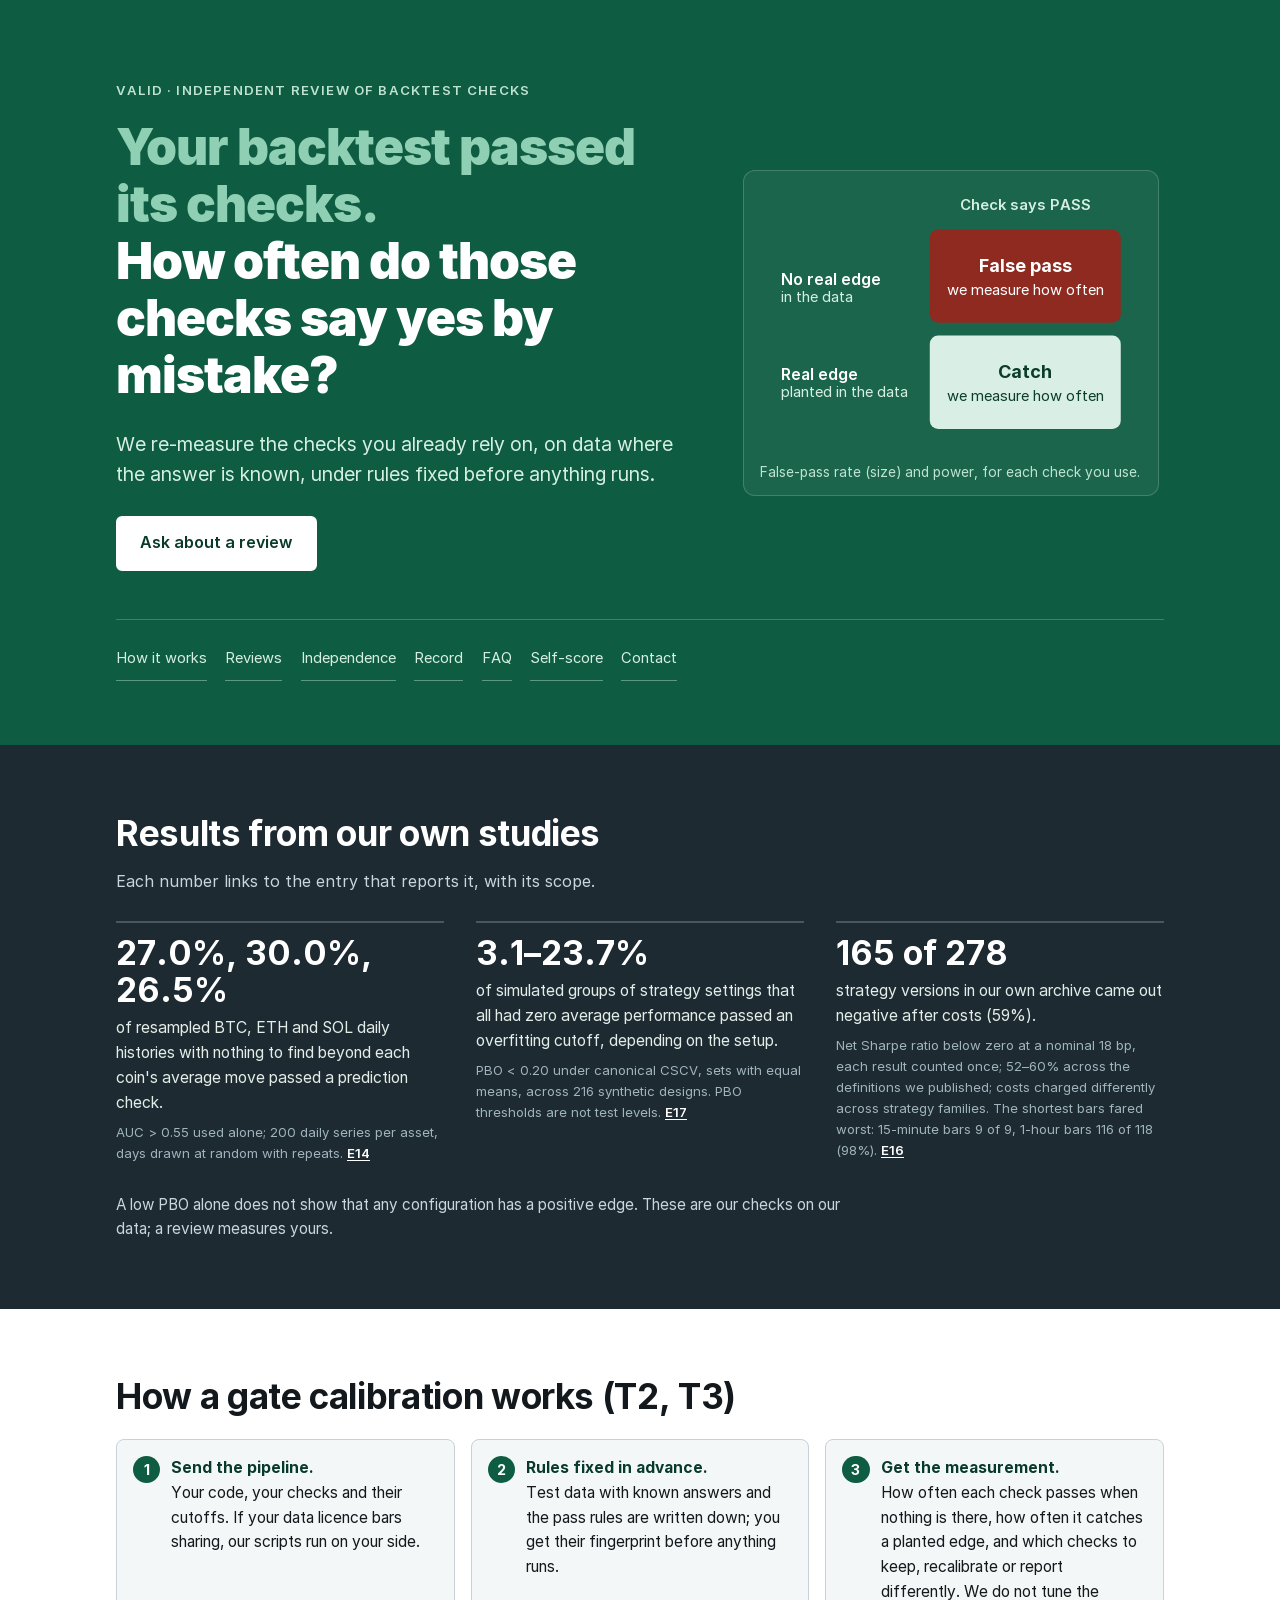
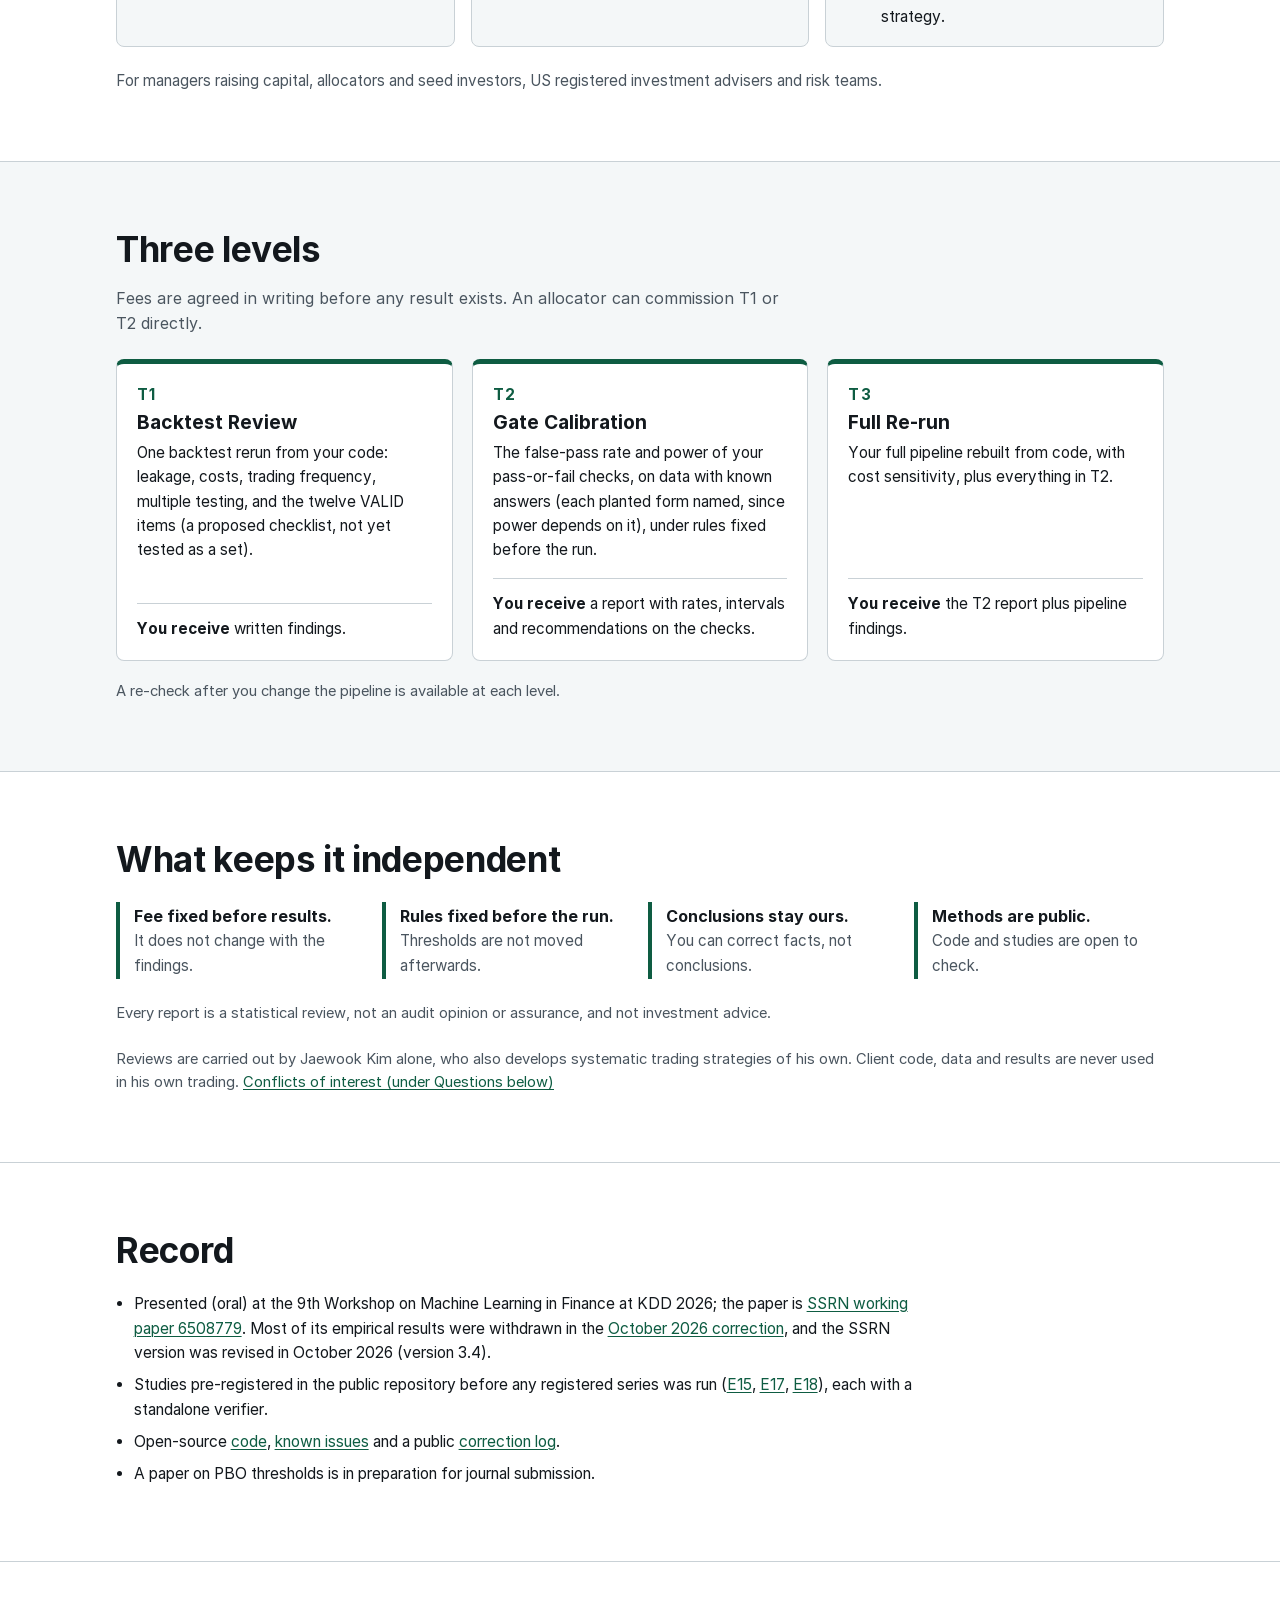
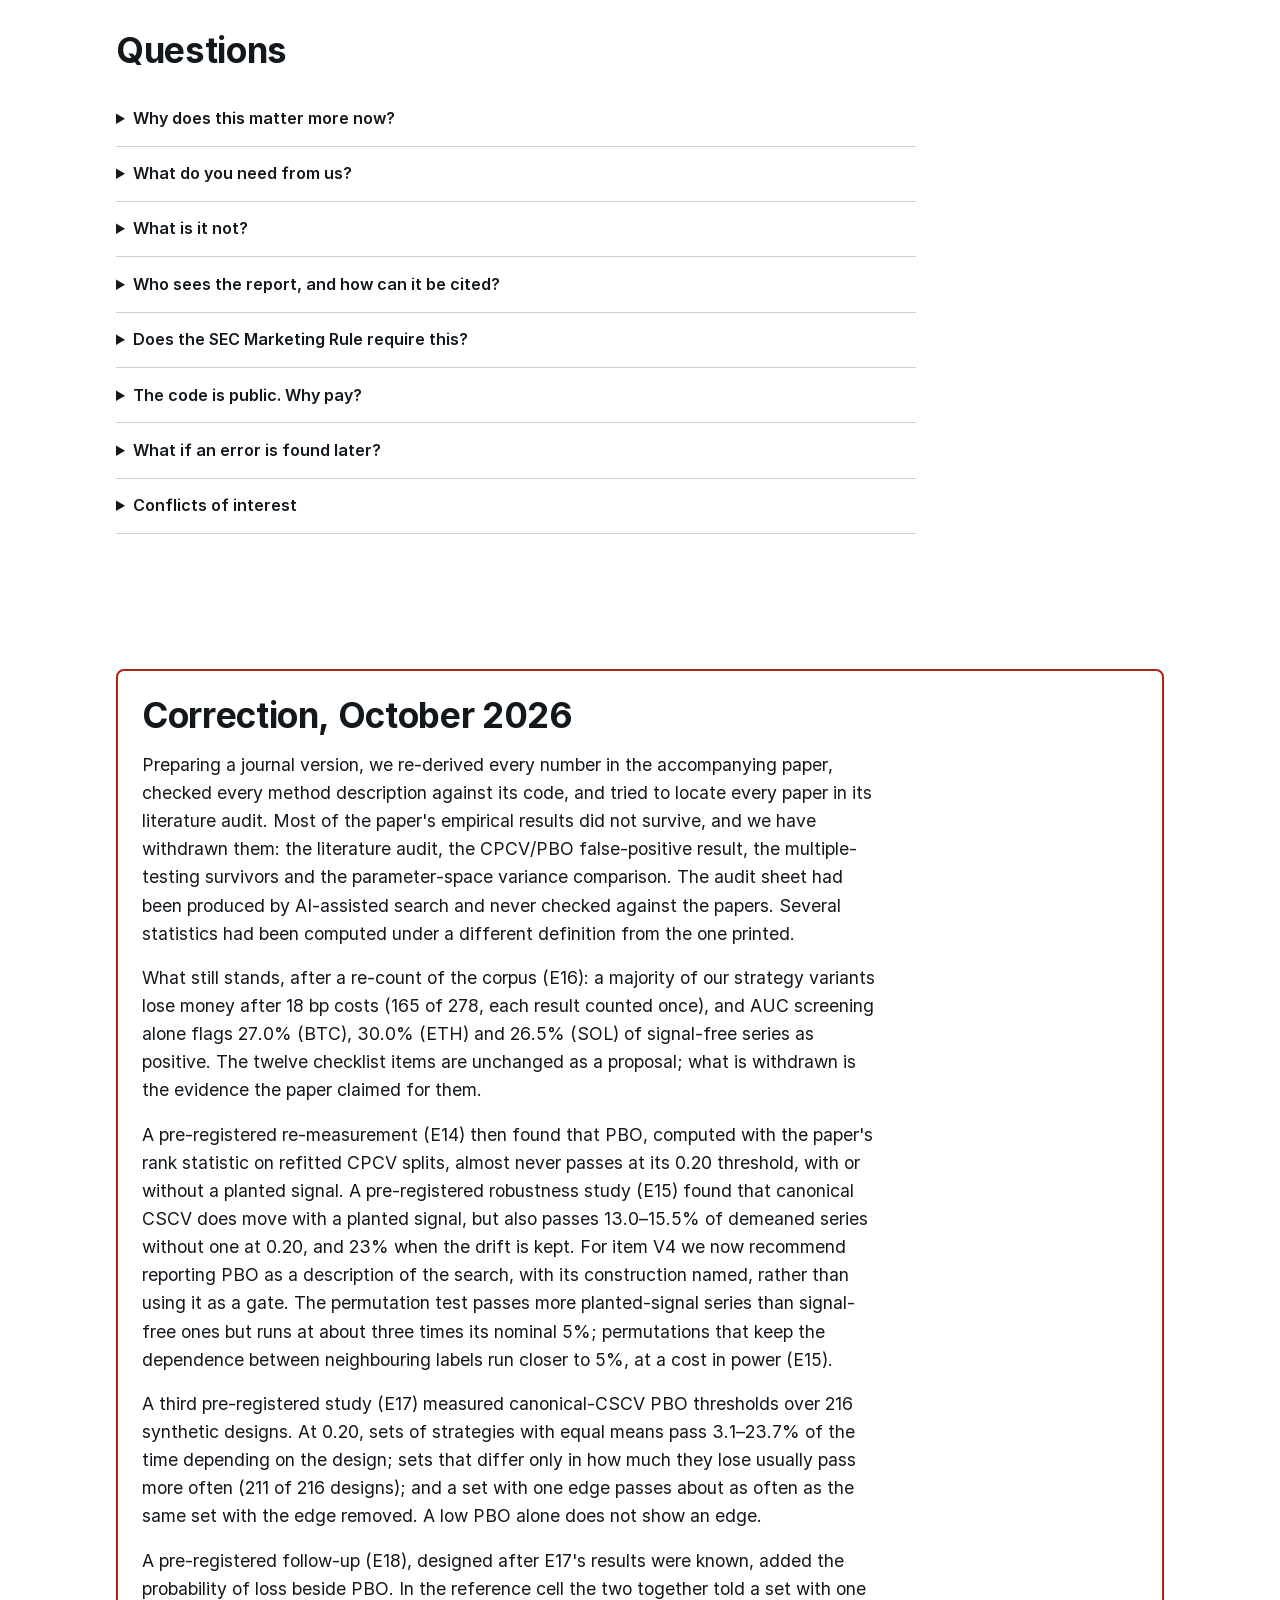
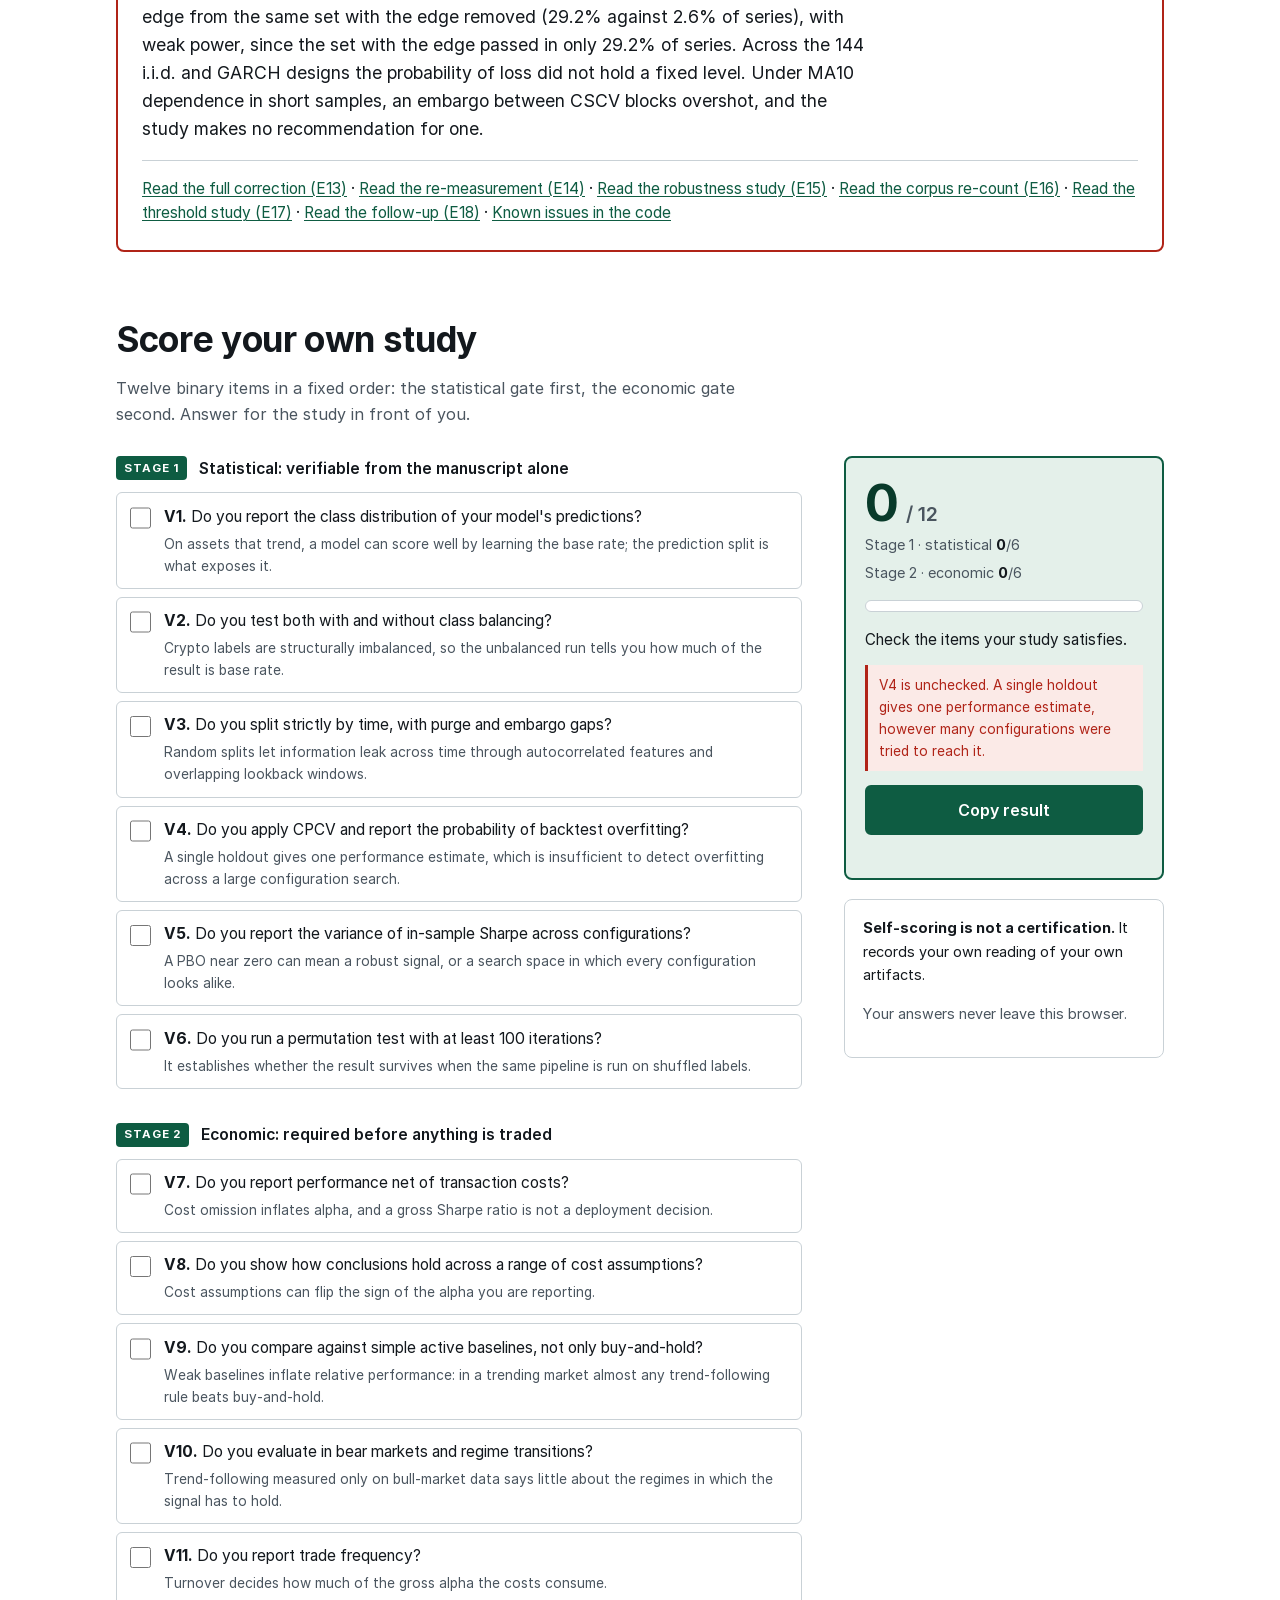
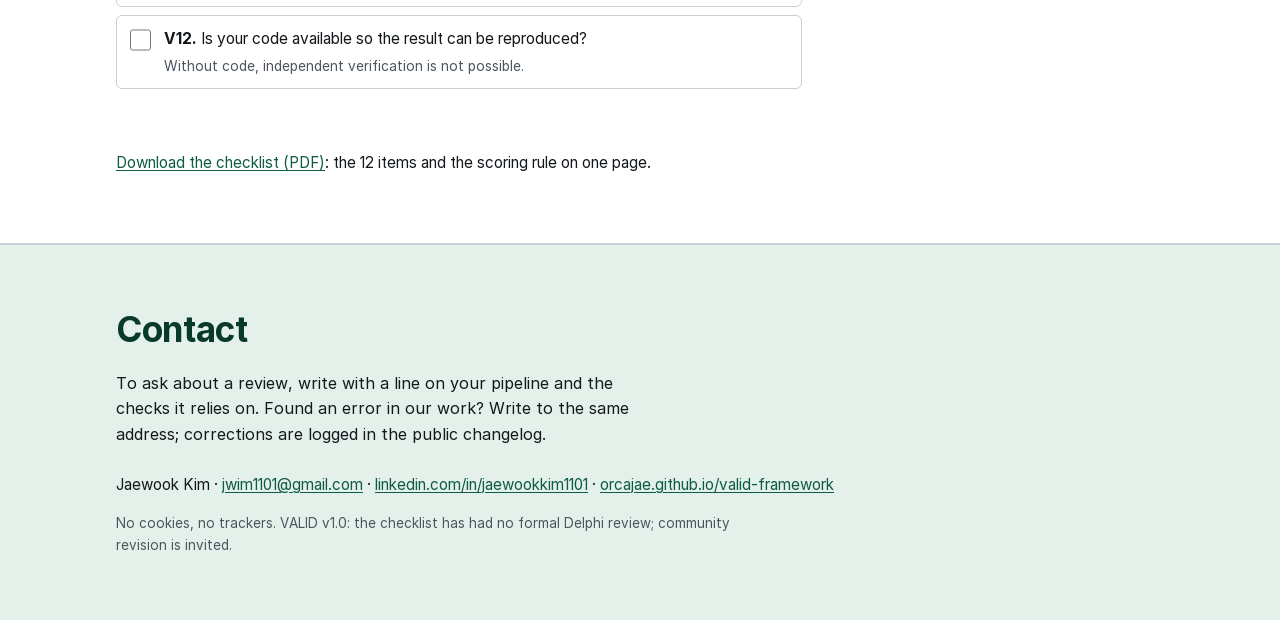
==== commit 1e6b3641: "docs: the landing page as a service page for independent review of backtest checks; service-copy gat" ====
--- a/docs/index.html
+++ b/docs/index.html
@@ -3,11 +3,11 @@
 <head>
 <meta charset="utf-8">
 <meta name="viewport" content="width=device-width, initial-scale=1">
-<title>VALID — a 12-item validation checklist for financial machine learning</title>
-<meta name="description" content="Score your study against the 12 items of VALID in about five minutes. Most empirical results of the accompanying paper were withdrawn in October 2026; see the correction.">
-
-<meta property="og:title" content="VALID — a 12-item gate for financial ML">
-<meta property="og:description" content="A 12-item checklist for financial ML backtests. Most empirical results of the accompanying paper were withdrawn in October 2026 after a full re-verification.">
+<title>VALID: independent review of backtest checks</title>
+<meta name="description" content="Your backtest passed its checks. How often do those checks say yes by mistake? An independent review measures the false-pass rate and the power of the checks you use, under rules fixed before it runs.">
+
+<meta property="og:title" content="VALID: how often do your backtest checks say yes by mistake?">
+<meta property="og:description" content="An independent review of the checks behind a backtest: how often they pass a strategy with no real edge, and how often they catch a planted edge. Methods, code and a public correction log are open.">
 <meta property="og:url" content="https://orcajae.github.io/valid-framework/">
 <meta name="twitter:card" content="summary">
 <link rel="canonical" href="https://orcajae.github.io/valid-framework/">
@@ -20,22 +20,267 @@
 <body>
 
 <!-- 1. HERO ============================================================== -->
-<header class="hero">
-  <div class="wrap">
-    <p class="eyebrow">VALID · a 12-item checklist for financial ML</p>
-    <h1>Twelve checks a backtest<br><span class="hl">should pass first.</span></h1>
-    <p class="lede">Class balance, temporal splits, the number of configurations
-      tried, permutation tests, costs, baselines, regimes, turnover and code:
-      the questions to ask before anyone trusts a trading-strategy backtest.</p>
-    <p class="cta-row">
-      <a class="btn btn-primary" href="#scorer">Score your study — 5 min</a>
-      <a class="btn btn-ghost" href="#correction">Read the October 2026 correction</a>
-    </p>
+<header class="hero" data-gate="service">
+  <div class="wrap">
+    <div class="hero-grid">
+      <div class="hero-copy">
+        <p class="eyebrow">VALID · Independent review of backtest checks</p>
+        <h1>Your backtest passed its checks.<br><span class="hl">How often do those checks say yes by mistake?</span></h1>
+        <p class="lede">We re-measure the checks you already rely on, on data where
+          the answer is known, under rules fixed before anything runs.</p>
+        <p class="cta-row">
+          <a class="btn btn-primary" href="#contact">Ask about a review</a>
+        </p>
+      </div>
+      <figure class="matrix" role="img" aria-label="What a review measures: on data with no real edge, how often a check says pass, the false-pass rate; on data with a planted edge, how often it says pass, the power.">
+        <svg viewBox="0 0 360 250" aria-hidden="true" focusable="false">
+          <text x="250" y="22" class="m-col">Check says PASS</text>
+          <text x="20" y="92" class="m-row">No real edge</text>
+          <text x="20" y="108" class="m-row-sub">in the data</text>
+          <text x="20" y="182" class="m-row">Real edge</text>
+          <text x="20" y="198" class="m-row-sub">planted in the data</text>
+          <rect x="160" y="40" width="180" height="88" rx="8" class="m-bad"/>
+          <text x="250" y="80" class="m-cell">False pass</text>
+          <text x="250" y="102" class="m-cell-sub">we measure how often</text>
+          <rect x="160" y="140" width="180" height="88" rx="8" class="m-good"/>
+          <text x="250" y="180" class="m-cell m-on-light">Catch</text>
+          <text x="250" y="202" class="m-cell-sub m-on-light">we measure how often</text>
+        </svg>
+        <figcaption>False-pass rate (size) and power, for each check you use.</figcaption>
+      </figure>
+    </div>
+    <nav class="page-nav" aria-label="On this page">
+      <a href="#how">How it works</a>
+      <a href="#review">Reviews</a>
+      <a href="#why">Independence</a>
+      <a href="#record">Record</a>
+      <a href="#faq">FAQ</a>
+      <a href="#scorer">Self-score</a>
+      <a href="#contact">Contact</a>
+    </nav>
   </div>
 </header>
 
 <main>
 
+<!-- 2. RESULTS FROM OUR OWN STUDIES ===================================== -->
+<section id="measured" class="evidence" data-gate="service" aria-labelledby="measured-h">
+  <div class="wrap">
+    <h2 id="measured-h">Results from our own studies</h2>
+    <p class="sect-lede on-dark">Each number links to the entry that reports it, with its scope.</p>
+    <ul class="tiles tiles-3">
+      <li data-claim="auc">
+        <span class="tile-n">27.0%, 30.0%, 26.5%</span>
+        <span class="tile-l">of resampled BTC, ETH and SOL daily histories with
+          nothing to find beyond each coin's average move passed a prediction
+          check.</span>
+        <span class="tile-s">AUC &gt; 0.55 used alone; 200 daily series per asset,
+          days drawn at random with repeats.
+          <a href="https://github.com/orcajae/valid-framework/blob/main/CHANGELOG_CR.md#e14-pbo-and-the-permutation-test-re-measured-under-a-pre-registered-design">E14</a></span>
+      </li>
+      <li data-claim="pbo-designs">
+        <span class="tile-n">3.1–23.7%</span>
+        <span class="tile-l">of simulated groups of strategy settings that all had
+          zero average performance passed an overfitting cutoff, depending on the
+          setup.</span>
+        <span class="tile-s">PBO &lt; 0.20 under canonical CSCV, sets with equal
+          means, across 216 synthetic designs. PBO thresholds are not test
+          levels.
+          <a href="https://github.com/orcajae/valid-framework/blob/main/CHANGELOG_CR.md#e17-pbo-thresholds-across-designs-under-a-pre-registered-monte-carlo">E17</a></span>
+      </li>
+      <li data-claim="cost">
+        <span class="tile-n">165 of 278</span>
+        <span class="tile-l">strategy versions in our own archive came out
+          negative after costs (59%).</span>
+        <span class="tile-s">Net Sharpe ratio below zero at a nominal 18 bp, each
+          result counted once; 52–60% across the definitions we published; costs
+          charged differently across strategy families. The shortest bars fared
+          worst: 15-minute bars 9 of 9, 1-hour bars 116 of 118 (98%).
+          <a href="https://github.com/orcajae/valid-framework/blob/main/CHANGELOG_CR.md#e16-the-340-variant-corpus-re-counted-e13s-corpus-figures-restated">E16</a></span>
+      </li>
+    </ul>
+    <p class="tiles-foot">A low PBO alone does not show that any configuration has
+      a positive edge. These are our checks on our data; a review measures
+      yours.</p>
+  </div>
+</section>
+
+<!-- 3. HOW IT WORKS ====================================================== -->
+<section id="how" class="how" data-gate="service" aria-labelledby="how-h">
+  <div class="wrap">
+    <h2 id="how-h">How a gate calibration works (T2, T3)</h2>
+    <ol class="steps">
+      <li><b>Send the pipeline.</b> Your code, your checks and their cutoffs. If
+        your data licence bars sharing, our scripts run on your side.</li>
+      <li><b>Rules fixed in advance.</b> Test data with known answers and the pass
+        rules are written down; you get their fingerprint before anything
+        runs.</li>
+      <li><b>Get the measurement.</b> How often each check passes when nothing is
+        there, how often it catches a planted edge, and which checks to keep,
+        recalibrate or report differently. We do not tune the strategy.</li>
+    </ol>
+    <p class="uses-line">For managers raising capital, allocators and seed
+      investors, US registered investment advisers and risk teams.</p>
+  </div>
+</section>
+
+<!-- 4. REVIEWS =========================================================== -->
+<section id="review" class="review" data-gate="service" aria-labelledby="review-h">
+  <div class="wrap">
+    <h2 id="review-h">Three levels</h2>
+    <p class="sect-lede">Fees are agreed in writing before any result exists. An
+      allocator can commission T1 or T2 directly.</p>
+    <div class="tiers">
+      <article class="tier" aria-labelledby="t1-h">
+        <p class="tier-tag">T1</p>
+        <h3 id="t1-h">Backtest Review</h3>
+        <p>One backtest rerun from your code: leakage, costs, trading frequency,
+          multiple testing, and the twelve VALID items (a proposed
+          checklist, not yet tested as a set).</p>
+        <p class="tier-out"><b>You receive</b> written findings.</p>
+      </article>
+      <article class="tier" aria-labelledby="t2-h">
+        <p class="tier-tag">T2</p>
+        <h3 id="t2-h">Gate Calibration</h3>
+        <p>The false-pass rate and power of your pass-or-fail checks, on data
+          with known answers (each planted form named, since power depends on
+          it), under rules fixed before the run.</p>
+        <p class="tier-out"><b>You receive</b> a report with rates, intervals and
+          recommendations on the checks.</p>
+      </article>
+      <article class="tier" aria-labelledby="t3-h">
+        <p class="tier-tag">T3</p>
+        <h3 id="t3-h">Full Re-run</h3>
+        <p>Your full pipeline rebuilt from code, with cost sensitivity, plus
+          everything in T2.</p>
+        <p class="tier-out"><b>You receive</b> the T2 report plus pipeline
+          findings.</p>
+      </article>
+    </div>
+    <p class="tiers-foot">A re-check after you change the pipeline is available
+      at each level.</p>
+  </div>
+</section>
+
+<!-- 5. WHY RELY ON IT ==================================================== -->
+<section id="why" class="why" data-gate="service" aria-labelledby="why-h">
+  <div class="wrap">
+    <h2 id="why-h">What keeps it independent</h2>
+    <ul class="badges">
+      <li><b>Fee fixed before results.</b> It does not change with the
+        findings.</li>
+      <li><b>Rules fixed before the run.</b> Thresholds are not moved
+        afterwards.</li>
+      <li><b>Conclusions stay ours.</b> You can correct facts, not
+        conclusions.</li>
+      <li><b>Methods are public.</b> Code and studies are open to check.</li>
+    </ul>
+    <p class="why-note">Every report is a statistical review, not an audit opinion
+      or assurance, and not investment advice.</p>
+    <p class="why-note">Reviews are carried out by Jaewook Kim alone, who also
+      develops systematic trading strategies of his own. Client code, data and
+      results are never used in his own trading.
+      <a href="#coi">Conflicts of interest (under Questions below)</a></p>
+  </div>
+</section>
+
+<!-- 6. RECORD ============================================================ -->
+<section id="record" class="credibility" data-gate="service" aria-labelledby="record-h">
+  <div class="wrap">
+    <h2 id="record-h">Record</h2>
+    <ul class="record-list">
+      <li>Presented (oral) at the 9th Workshop on Machine Learning in Finance at
+        KDD 2026; the paper is <a href="https://papers.ssrn.com/sol3/papers.cfm?abstract_id=6508779">SSRN working paper 6508779</a>.
+        Most of its empirical results were withdrawn in the
+        <a href="#correction">October 2026 correction</a>, and the SSRN
+        version was revised in October 2026 (version 3.4).</li>
+      <li>Studies pre-registered in the public repository before any registered
+        series was run (<a href="https://github.com/orcajae/valid-framework/blob/main/CHANGELOG_CR.md#e15-the-e14-findings-re-tested-under-a-pre-registered-robustness-design">E15</a>,
+        <a href="https://github.com/orcajae/valid-framework/blob/main/CHANGELOG_CR.md#e17-pbo-thresholds-across-designs-under-a-pre-registered-monte-carlo">E17</a>,
+        <a href="https://github.com/orcajae/valid-framework/blob/main/CHANGELOG_CR.md#e18-pbo-with-its-probability-of-loss-and-cscv-with-an-embargo-under-a-pre-registered-follow-up">E18</a>),
+        each with a standalone verifier.</li>
+      <li>Open-source <a href="https://github.com/orcajae/valid-framework">code</a>,
+        <a href="https://github.com/orcajae/valid-framework/blob/main/KNOWN_ISSUES.md">known issues</a>
+        and a public <a href="https://github.com/orcajae/valid-framework/blob/main/CHANGELOG_CR.md">correction log</a>.</li>
+      <li>A paper on PBO thresholds is in preparation for journal submission.</li>
+    </ul>
+  </div>
+</section>
+
+<!-- 7. FAQ =============================================================== -->
+<section id="faq" class="faq-sect" data-gate="service" aria-labelledby="faq-h">
+  <div class="wrap">
+    <h2 id="faq-h">Questions</h2>
+    <details>
+      <summary>Why does this matter more now?</summary>
+      <p>AI tools make it cheap to try many more strategies and configurations.
+        The more configurations are tried, the more likely it is that the
+        best-looking one owes its rank to luck. Building a backtest has become
+        cheap; knowing whether to believe it has not.</p>
+    </details>
+    <details>
+      <summary>What do you need from us?</summary>
+      <p>Runnable code or scripts, the checks you use with their cutoffs, the
+        data source and licence, and the strength and form of edge you want to detect. By
+        default you provide the data. Where a licence bars passing data to a
+        third party, our scripts can run in your environment, and we receive the
+        output statistics and log hashes but none of the data; the report then
+        says so. You confirm that your licence permits the analysis; a review
+        does not start on data whose licence bars it.</p>
+    </details>
+    <details>
+      <summary>What is it not?</summary>
+      <p>Investment advice, a forecast of performance, an endorsement of past
+        results, a trading recommendation, or anything connected with issuing
+        or promoting a token. Performance claims, strategy tuning and regulatory
+        opinions are outside every review.</p>
+    </details>
+    <details>
+      <summary>Who sees the report, and how can it be cited?</summary>
+      <p>A report is for the client named on it, and the client decides who
+        receives it. Nothing about a client, or about a manager under review, is
+        published without that party's consent. Cite findings with the words
+        "findings, no assurance", as in "VALID checklist score N of 12 (findings,
+        no assurance)". A review is not an approval of a strategy.</p>
+    </details>
+    <details>
+      <summary>Does the SEC Marketing Rule require this?</summary>
+      <p>The rule treats backtested performance as hypothetical performance. An
+        adviser it covers may not advertise it unless, among other conditions,
+        the adviser gives the audience enough information to understand the
+        criteria used and the assumptions made. The rule does not require a
+        third-party review, and a review is not a legal or compliance
+        opinion.</p>
+    </details>
+    <details>
+      <summary>The code is public. Why pay?</summary>
+      <p>The code is public so that you can check us. What a client buys is a
+        measurement by a third party, designed around your model, labels, grid
+        and cost rules, with pass rules fixed before it runs. Security tools are
+        open source, and companies still hire outside testers to run them on
+        their own systems.</p>
+    </details>
+    <details>
+      <summary>What if an error is found later?</summary>
+      <p>The reviewer corrects or withdraws the report and tells the client in
+        writing. If your stated results cannot be reproduced from your code and
+        data, the review stops and says so.</p>
+    </details>
+    <details id="coi">
+      <summary>Conflicts of interest</summary>
+      <p>Reviews are carried out by Jaewook Kim alone. He offers the paid reviews
+        described on this page and develops systematic trading strategies of his
+        own; both are declared in every engagement letter and report. Client
+        code, data and results are never used in his own trading. Use in research
+        or case studies requires the written consent of the client, and of any
+        manager under review, and is limited to anonymised statistics that the
+        client approves before publication and that do not identify the strategy
+        or the data.</p>
+    </details>
+  </div>
+</section>
+
+<div class="record-wrap" data-gate="record">
 <!-- 1b. STORY =========================================================== -->
 <section class="story" id="correction" aria-labelledby="story-h">
   <div class="wrap">
@@ -105,7 +350,7 @@
 
       <form class="items" id="valid-form">
         <fieldset>
-          <legend><span class="stage-tag">Stage 1</span> Statistical — verifiable from the manuscript alone</legend>
+          <legend><span class="stage-tag">Stage 1</span> Statistical: verifiable from the manuscript alone</legend>
 
           <label class="item"><input type="checkbox" id="v1" data-stage="1">
             <span class="item-body">
@@ -134,7 +379,7 @@
           <label class="item"><input type="checkbox" id="v5" data-stage="1">
             <span class="item-body">
               <span class="item-q"><b>V5.</b> Do you report the variance of in-sample Sharpe across configurations?</span>
-              <span class="item-why">A PBO near zero can mean a robust signal — or a search space in which every configuration looks alike.</span>
+              <span class="item-why">A PBO near zero can mean a robust signal, or a search space in which every configuration looks alike.</span>
             </span></label>
 
           <label class="item"><input type="checkbox" id="v6" data-stage="1">
@@ -145,7 +390,7 @@
         </fieldset>
 
         <fieldset>
-          <legend><span class="stage-tag">Stage 2</span> Economic — required before anything is traded</legend>
+          <legend><span class="stage-tag">Stage 2</span> Economic: required before anything is traded</legend>
 
           <label class="item"><input type="checkbox" id="v7" data-stage="2">
             <span class="item-body">
@@ -220,38 +465,28 @@
     </div>
 
     <p class="scorer-foot"><a href="assets/valid_checklist_onepage.pdf">Download
-      the checklist (PDF)</a> — the 12 items and the scoring rule on one page.</p>
-  </div>
-</section>
-
-<!-- 6. CREDIBILITY ===================================================== -->
-<section class="credibility" aria-labelledby="cred-h">
-  <div class="wrap">
-    <h2 id="cred-h">Paper and code</h2>
-    <dl class="cred-list">
-      <div><dt>Workshop</dt><dd>Presented orally at KDD-MLF 2026 (9th ACM SIGKDD Workshop on Machine Learning in Finance, Jeju, Paper 18). Most empirical results withdrawn in October 2026.</dd></div>
-      <div><dt>Working paper</dt><dd><a href="https://papers.ssrn.com/sol3/papers.cfm?abstract_id=6508779">SSRN Working Paper 6508779</a> — most empirical results withdrawn; see the correction.</dd></div>
-      <div><dt>Correction</dt><dd><a href="https://github.com/orcajae/valid-framework/blob/main/CHANGELOG_CR.md#e13-most-empirical-results-withdrawn-after-a-full-re-verification">CHANGELOG E13</a> — what was withdrawn, what stands, and why.</dd></div>
-      <div><dt>Code</dt><dd><a href="https://github.com/orcajae/valid-framework">github.com/orcajae/valid-framework</a> — the checklist library, the stored outputs and <a href="https://github.com/orcajae/valid-framework/blob/main/KNOWN_ISSUES.md">their known issues</a>.</dd></div>
-      <div><dt>Licence</dt><dd>MIT.</dd></div>
-    </dl>
-  </div>
-</section>
+      the checklist (PDF)</a>: the 12 items and the scoring rule on one page.</p>
+  </div>
+</section>
+
+</div>
 
 </main>
 
-<!-- 7. FOOTER ========================================================== -->
-<footer aria-labelledby="footer-h">
+<!-- 10. CONTACT ========================================================= -->
+<footer id="contact" data-gate="service" aria-labelledby="footer-h">
   <div class="wrap">
     <h2 id="footer-h">Contact</h2>
-    <p class="foot-lede">Found another error? Tell us. Corrections are published in
-      the changelog.</p>
+    <p class="foot-lede">To ask about a review, write with a line on your
+      pipeline and the checks it relies on. Found an error in our work? Write
+      to the same address; corrections are logged in the public changelog.</p>
     <p class="foot-meta">
       Jaewook Kim ·
-      <a href="mailto:jwim1101@gmail.com?subject=VALID%20correction">jwim1101@gmail.com</a>
+      <a href="mailto:jwim1101@gmail.com?subject=VALID%20review">jwim1101@gmail.com</a>
+      · <a href="https://www.linkedin.com/in/jaewookkim1101/">linkedin.com/in/jaewookkim1101</a>
       · <a href="https://orcajae.github.io/valid-framework/">orcajae.github.io/valid-framework</a>
     </p>
-    <p class="foot-fine">No cookies, no trackers. VALID v1.0 — the checklist has had
+    <p class="foot-fine">No cookies, no trackers. VALID v1.0: the checklist has had
       no formal Delphi review; community revision is invited.</p>
   </div>
 </footer>
--- a/docs/style.css
+++ b/docs/style.css
@@ -282,6 +282,81 @@
 .foot-meta { margin-top: 1.6rem; font-size: .95rem; }
 .foot-fine { font-size: .84rem; color: var(--soft); margin-bottom: 0; max-width: 40rem; }
 
+/* ---------- service page (October 2026) ---------- */
+.hero-grid { display: grid; gap: 2rem; align-items: center; }
+@media (min-width: 62rem) { .hero-grid { grid-template-columns: 1.35fr 1fr; gap: 3rem; } }
+.hero h1 { font-size: clamp(1.7rem, 4.2vw, 3.1rem); }
+.matrix { margin: 0 auto; max-width: 26rem; width: 100%; background: rgba(255,255,255,.06); border: 1px solid rgba(255,255,255,.18); border-radius: 12px; padding: 1rem 1rem .8rem; }
+.matrix svg { display: block; width: 100%; height: auto; }
+.matrix text { font-family: var(--sans); fill: #D6EFE3; }
+.matrix .m-col { font-size: 14px; font-weight: 600; text-anchor: middle; }
+.matrix .m-row { font-size: 15px; font-weight: 600; fill: #FFFFFF; }
+.matrix .m-row-sub { font-size: 14px; }
+.matrix .m-cell { font-size: 17px; font-weight: 700; text-anchor: middle; fill: #FFFFFF; }
+.matrix .m-cell-sub { font-size: 14px; text-anchor: middle; fill: #FFFFFF; }
+.matrix .m-bad { fill: #8E2A20; }
+.matrix .m-good { fill: #D9EFE5; }
+.matrix .m-on-light { fill: #0B3D2C; }
+.matrix figcaption { font-size: .86rem; color: #BFE3D2; margin-top: .5rem; }
+
+.page-nav {
+  display: flex; flex-wrap: wrap; gap: .45rem 1.15rem;
+  margin-top: 2rem; padding-top: 1.1rem;
+  border-top: 1px solid rgba(255,255,255,.22); font-size: .92rem;
+}
+.page-nav a {
+  color: #D6EFE3; text-decoration: none;
+  border-bottom: 1px solid rgba(214,239,227,.4);
+  padding: .3rem 0; min-height: 44px; display: inline-flex; align-items: center;
+}
+.page-nav a:hover { color: #fff; border-bottom-color: #fff; }
+
+.evidence .sect-lede { color: #C9D6DD; }
+.tile-l { color: #E3EEE9; font-size: .98rem; }
+.tile-s { display: block; font-size: .82rem; color: #9FB4BD; margin-top: .45rem; }
+.tile-s a { color: #FFFFFF; font-weight: 600; }
+.tile-s a:hover { color: #9FD8BF; }
+@media (min-width: 40rem) and (max-width: 61.99rem) { .tiles-3 { grid-template-columns: 1fr; } }
+.tiles-foot { margin: 1.8rem 0 0; color: #C9D6DD; font-size: .95rem; max-width: 46rem; }
+
+.how { border-bottom: 1px solid var(--rule); }
+.steps { list-style: none; counter-reset: step; margin: 1.4rem 0 0; padding: 0; display: grid; gap: 1rem; }
+.steps li { counter-increment: step; position: relative; padding: 1rem 1.1rem 1rem 3.4rem; border: 1px solid var(--rule); border-radius: 8px; background: #F4F7F8; font-size: .97rem; }
+.steps li::before { content: counter(step); position: absolute; left: 1rem; top: 1rem; width: 1.7rem; height: 1.7rem; border-radius: 50%; background: var(--green); color: #fff; font-weight: 700; font-size: .9rem; display: flex; align-items: center; justify-content: center; }
+.steps b { display: block; color: var(--green-d); }
+@media (min-width: 56rem) { .steps { grid-template-columns: repeat(3, 1fr); } }
+.uses-line { margin: 1.4rem 0 0; font-size: .95rem; color: var(--soft); }
+
+.review { background: #F4F7F8; border-bottom: 1px solid var(--rule); }
+.tiers { display: grid; gap: 1.2rem; margin-top: 1.4rem; }
+@media (min-width: 62rem) { .tiers { grid-template-columns: repeat(3, 1fr); } }
+.tier {
+  display: flex; flex-direction: column;
+  border: 1px solid var(--rule); border-top: 5px solid var(--green);
+  border-radius: 8px; padding: 1.2rem 1.25rem; background: #fff;
+}
+.tier p { font-size: .95rem; }
+.tier-tag { margin: 0 0 .2rem; font-size: .78rem; font-weight: 700; letter-spacing: .08em; color: var(--green); }
+.tier h3 { font-size: 1.2rem; margin-bottom: .5rem; }
+.tier-out { margin: auto 0 0; padding-top: .8rem; border-top: 1px solid var(--rule); font-size: .92rem; }
+.tiers-foot { margin: 1.2rem 0 0; font-size: .92rem; color: var(--soft); }
+
+.badges { list-style: none; margin: 1.4rem 0 0; padding: 0; display: grid; gap: 1rem; }
+.badges li { border-left: 4px solid var(--green); padding: .1rem 0 .1rem .9rem; font-size: .95rem; color: var(--soft); }
+.badges b { display: block; color: var(--ink); font-size: 1rem; }
+@media (min-width: 46rem) { .badges { grid-template-columns: repeat(2, 1fr); } }
+@media (min-width: 62rem) { .badges { grid-template-columns: repeat(4, 1fr); } }
+.why-note { margin: 1.4rem 0 0; font-size: .92rem; color: var(--soft); }
+
+.record-list { margin: 1rem 0 0; padding-left: 1.1rem; max-width: 50rem; }
+.record-list li { margin-bottom: .45rem; font-size: .97rem; }
+
+.faq-sect { border-top: 1px solid var(--rule); }
+.faq-sect details { border-bottom: 1px solid var(--rule); max-width: 50rem; }
+.faq-sect summary { cursor: pointer; padding: .9rem 0; font-weight: 600; min-height: 44px; }
+.faq-sect summary:hover { color: var(--green-d); }
+.faq-sect details p { margin: 0 0 1rem; font-size: .95rem; color: var(--ink); }
+
 @media (prefers-reduced-motion: reduce) {
   * { transition: none !important; animation: none !important; }
 }
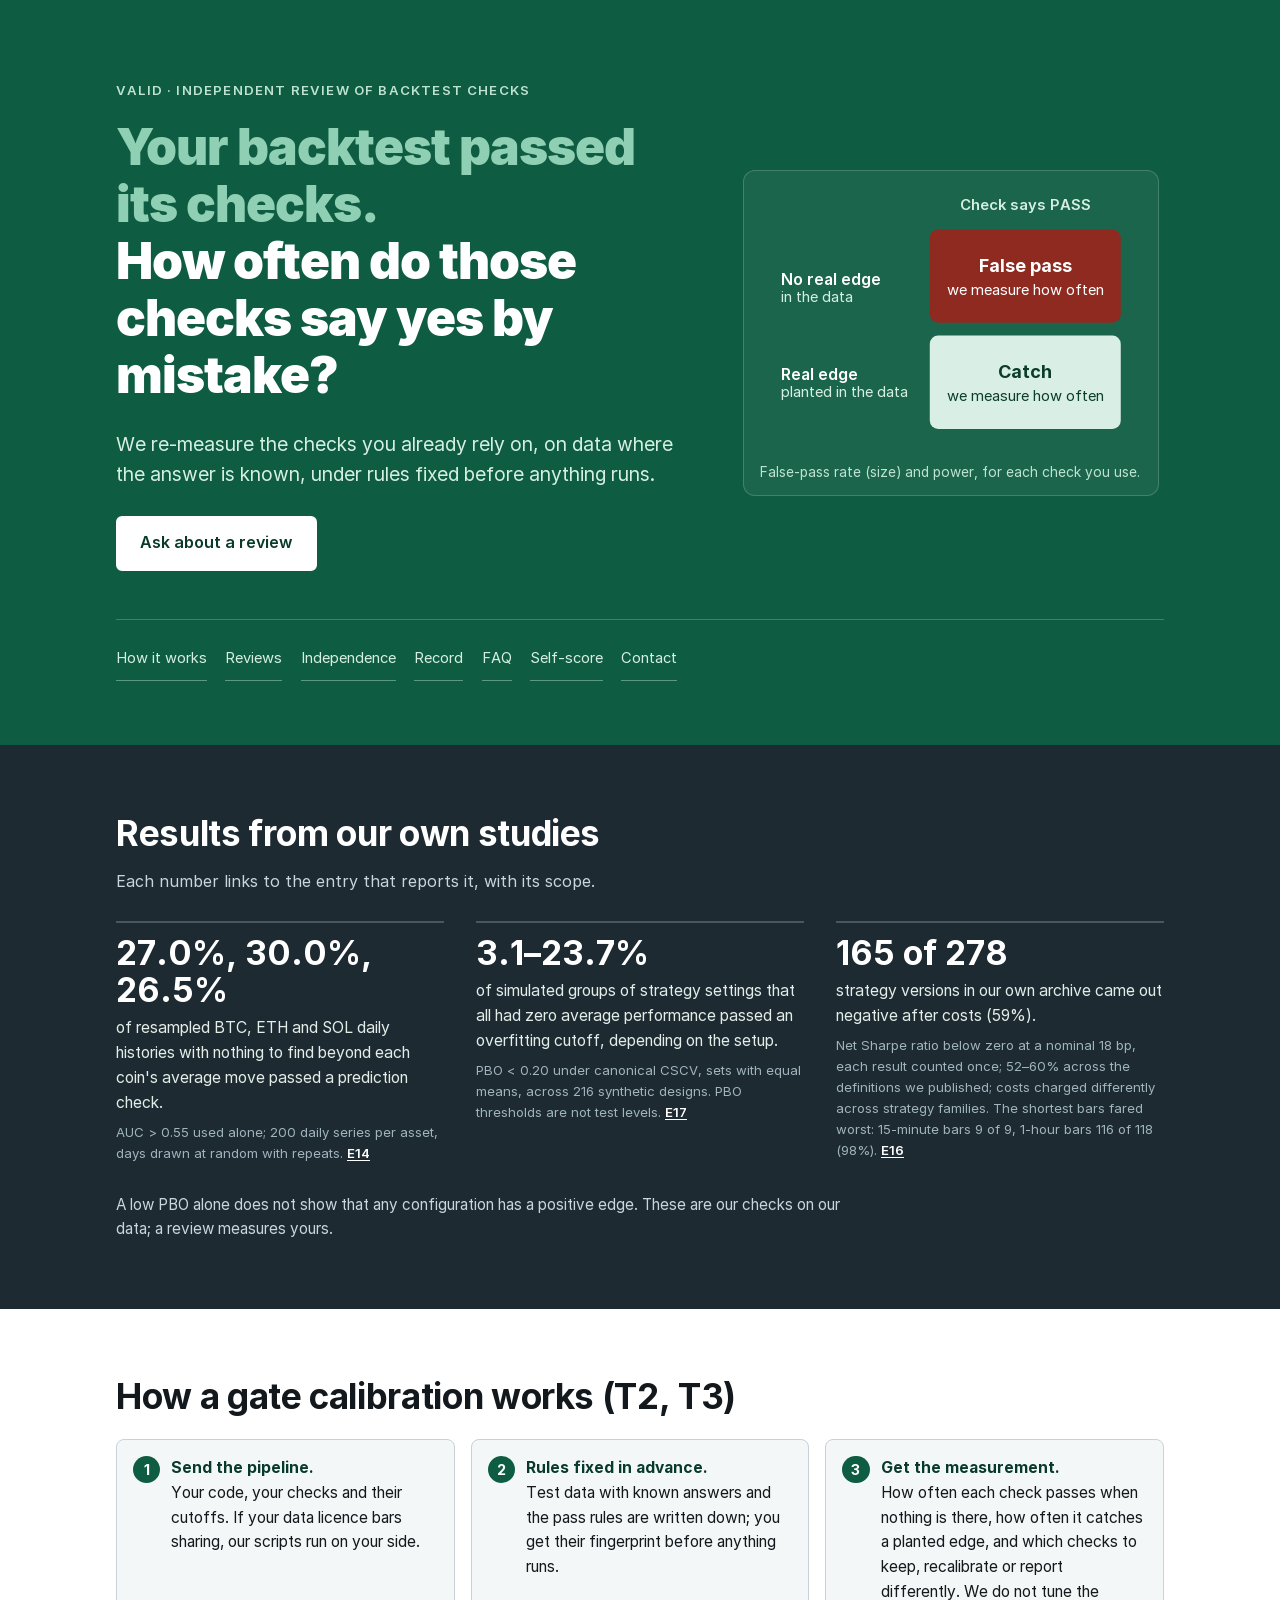
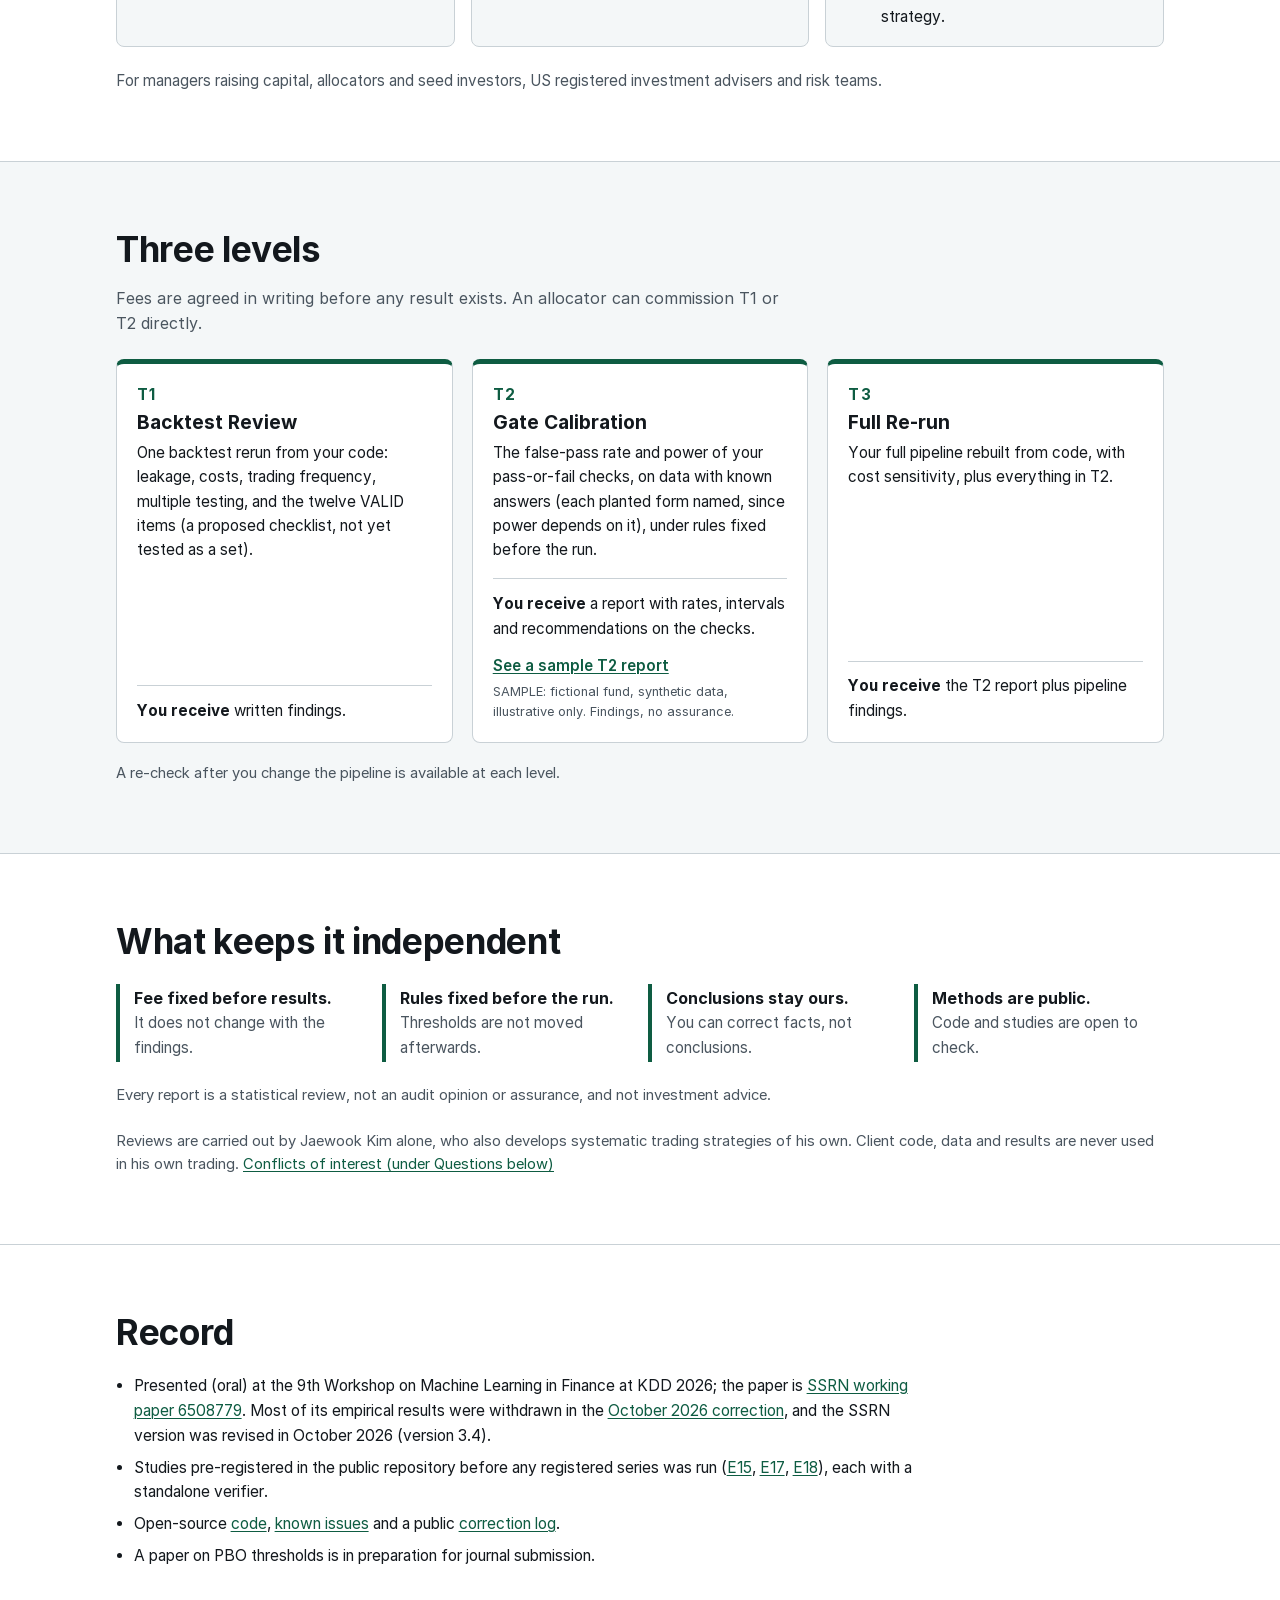
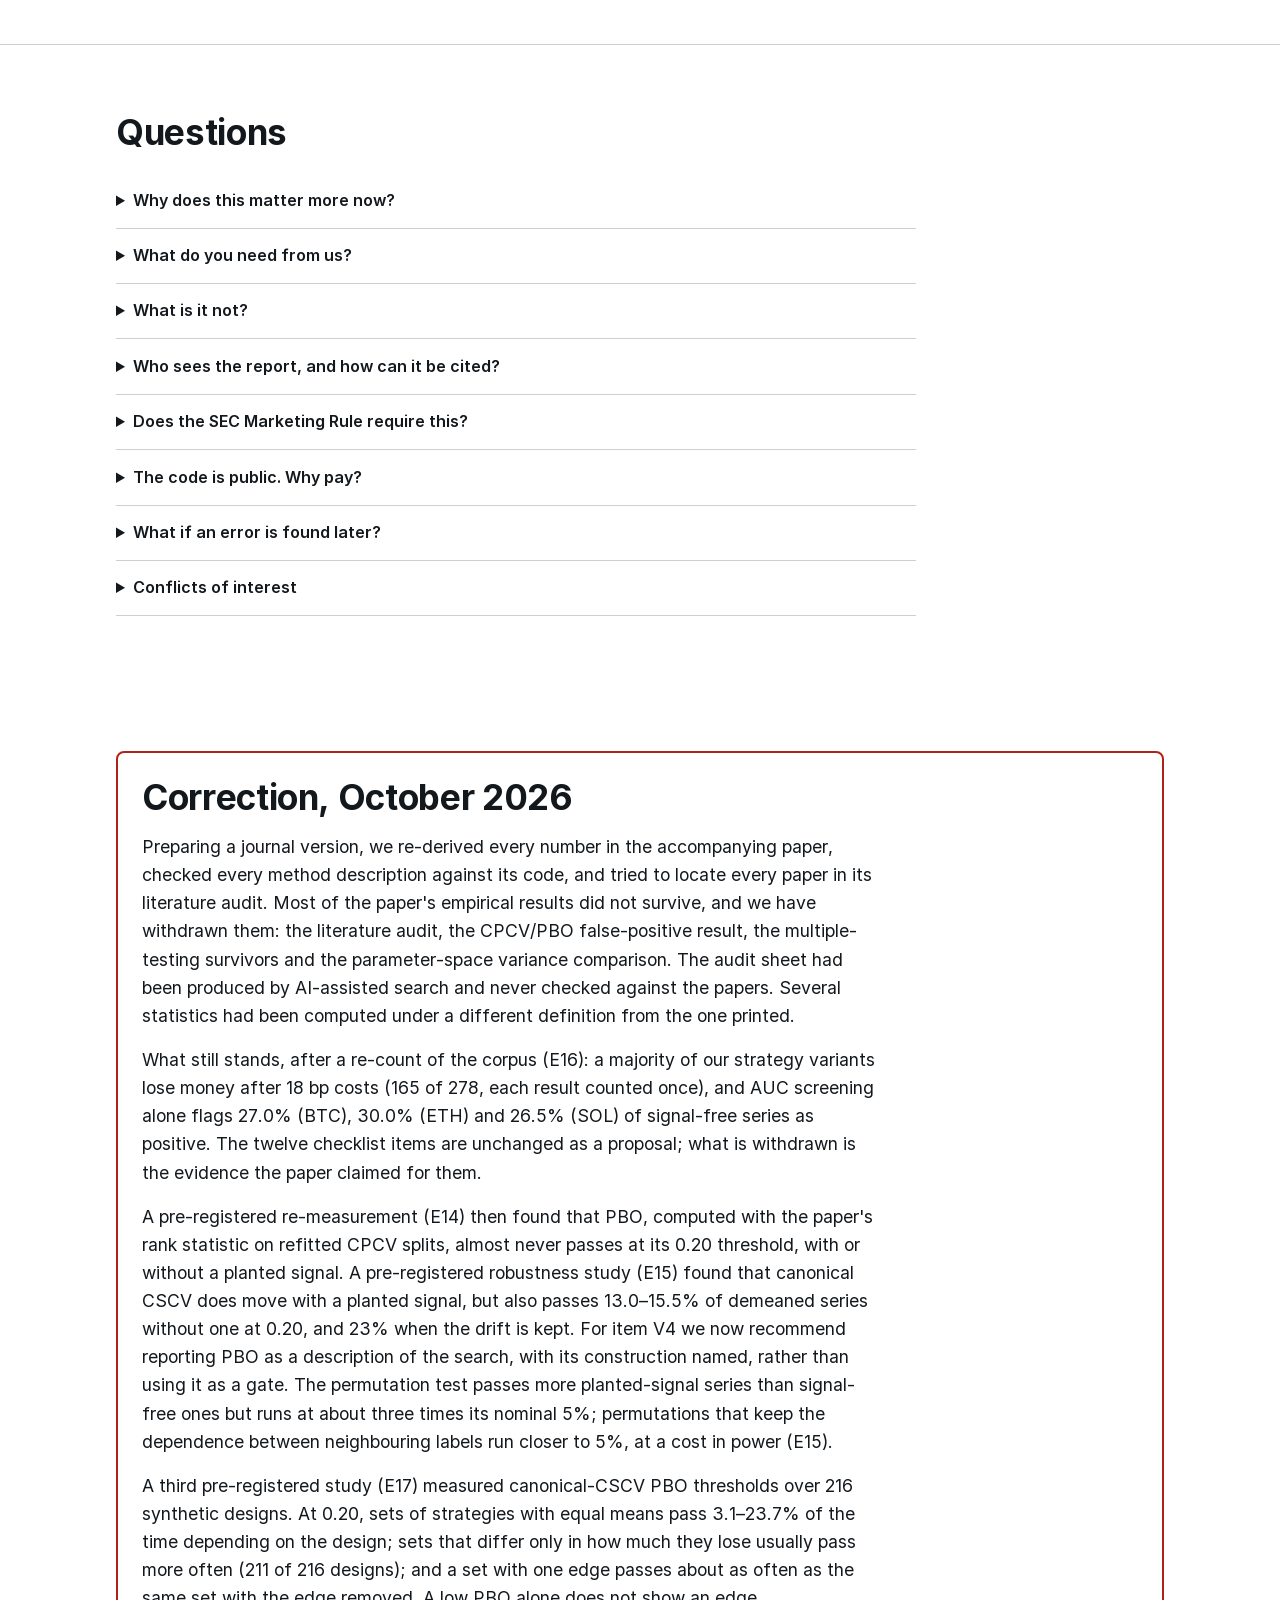
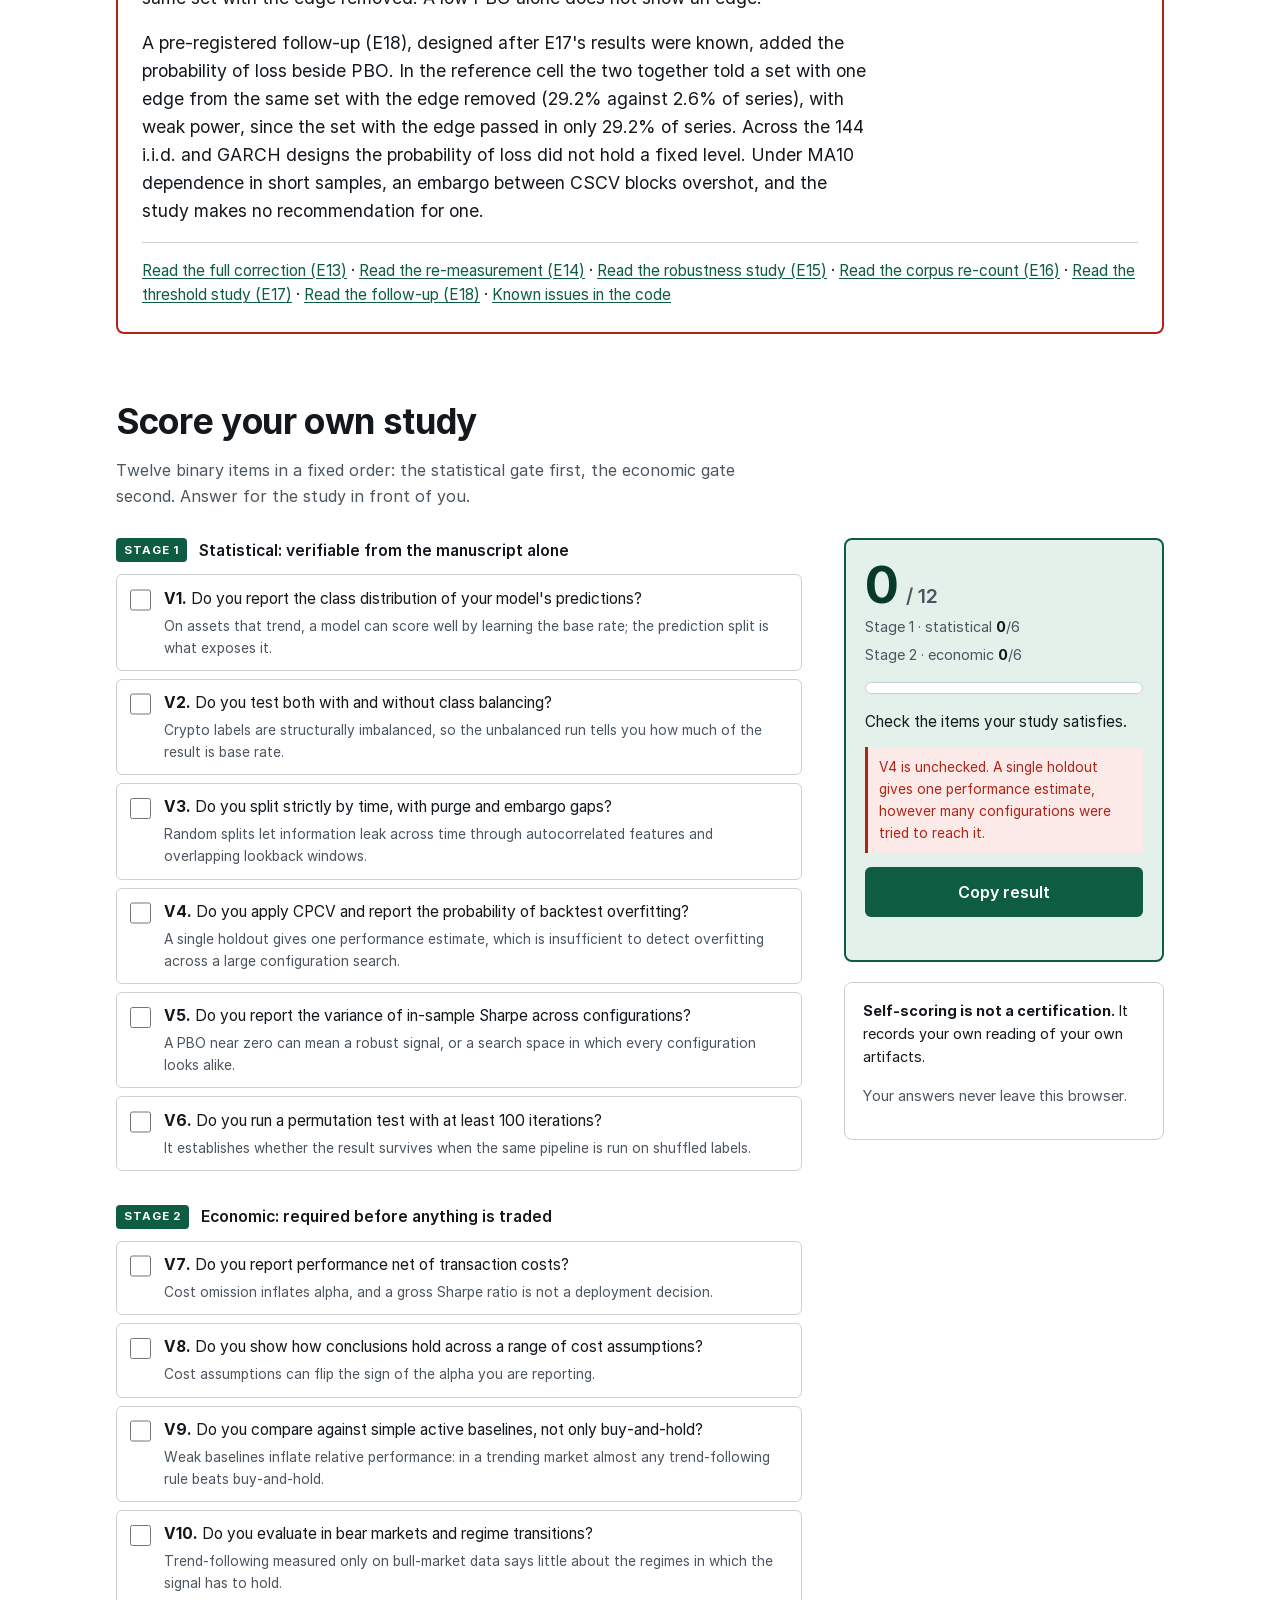
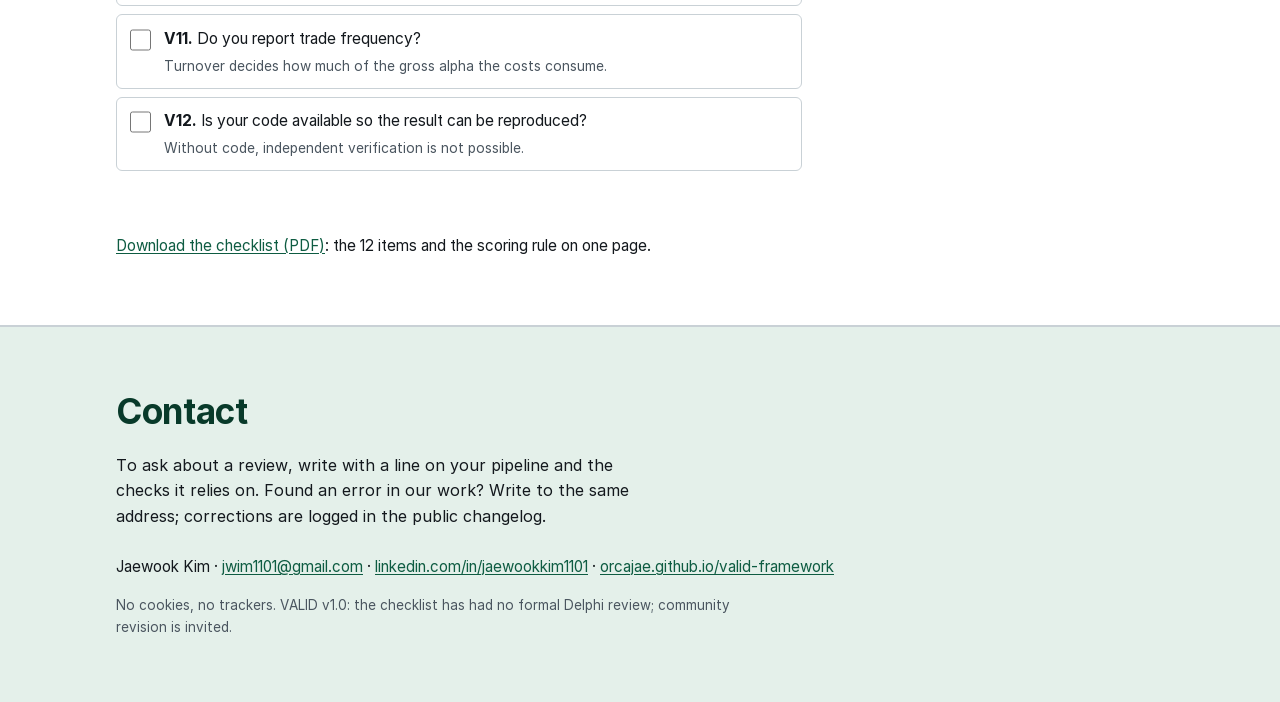
==== commit 798603e1: "docs: a sample Tier 2 report page for a fictional fund on synthetic data, its reproduction package i" ====
--- a/docs/index.html
+++ b/docs/index.html
@@ -147,6 +147,9 @@
           it), under rules fixed before the run.</p>
         <p class="tier-out"><b>You receive</b> a report with rates, intervals and
           recommendations on the checks.</p>
+        <p class="tier-sample"><a href="sample-report.html">See a sample T2 report</a>
+          <span class="tier-sample-note">SAMPLE: fictional fund, synthetic data,
+          illustrative only. Findings, no assurance.</span></p>
       </article>
       <article class="tier" aria-labelledby="t3-h">
         <p class="tier-tag">T3</p>
@@ -254,7 +257,7 @@
     </details>
     <details>
       <summary>The code is public. Why pay?</summary>
-      <p>The code is public so that you can check us. What a client buys is a
+      <p>The code is public so that you can check us. What a client pays for is a
         measurement by a third party, designed around your model, labels, grid
         and cost rules, with pass rules fixed before it runs. Security tools are
         open source, and companies still hire outside testers to run them on
--- a/docs/style.css
+++ b/docs/style.css
@@ -340,6 +340,9 @@
 .tier h3 { font-size: 1.2rem; margin-bottom: .5rem; }
 .tier-out { margin: auto 0 0; padding-top: .8rem; border-top: 1px solid var(--rule); font-size: .92rem; }
 .tiers-foot { margin: 1.2rem 0 0; font-size: .92rem; color: var(--soft); }
+.tier-sample { margin: .8rem 0 0; font-size: .92rem; }
+.tier-sample a { font-weight: 600; }
+.tier-sample-note { display: block; margin-top: .25rem; font-size: .8rem; color: var(--soft); }
 
 .badges { list-style: none; margin: 1.4rem 0 0; padding: 0; display: grid; gap: 1rem; }
 .badges li { border-left: 4px solid var(--green); padding: .1rem 0 .1rem .9rem; font-size: .95rem; color: var(--soft); }
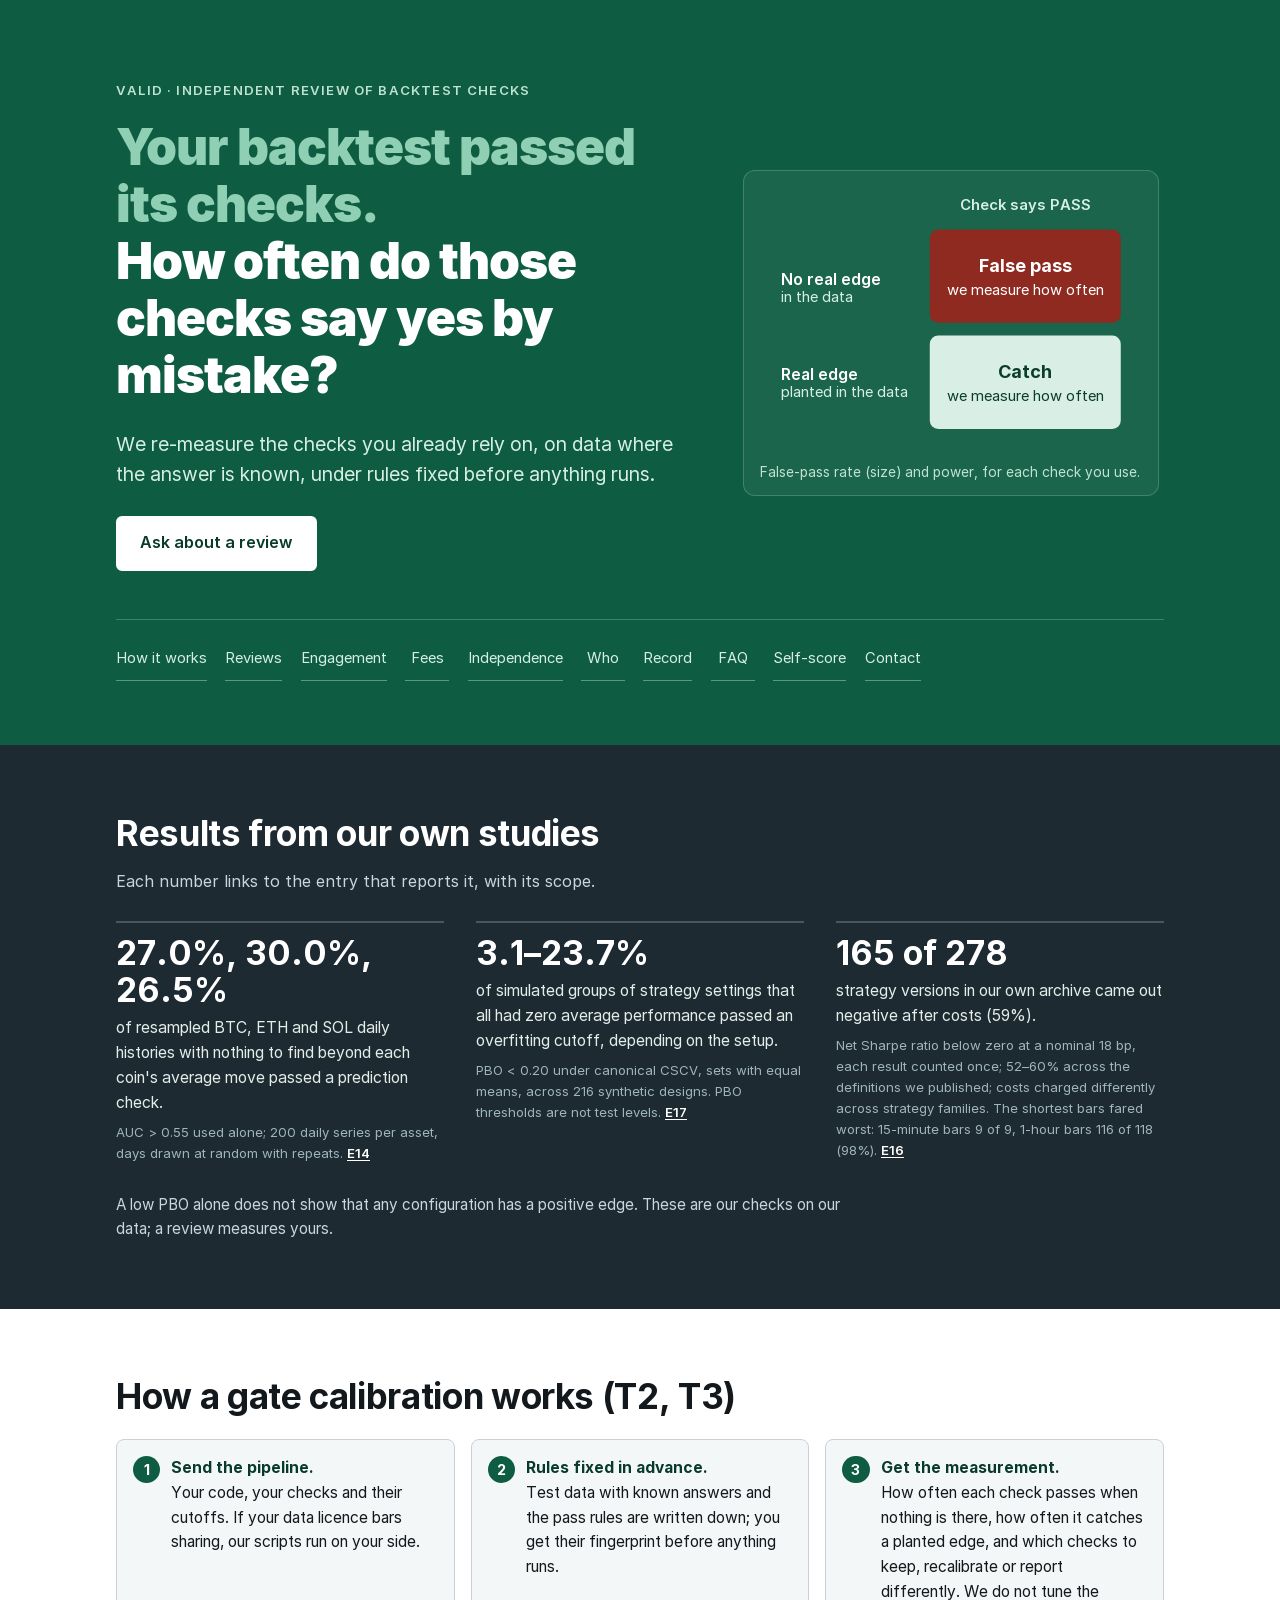
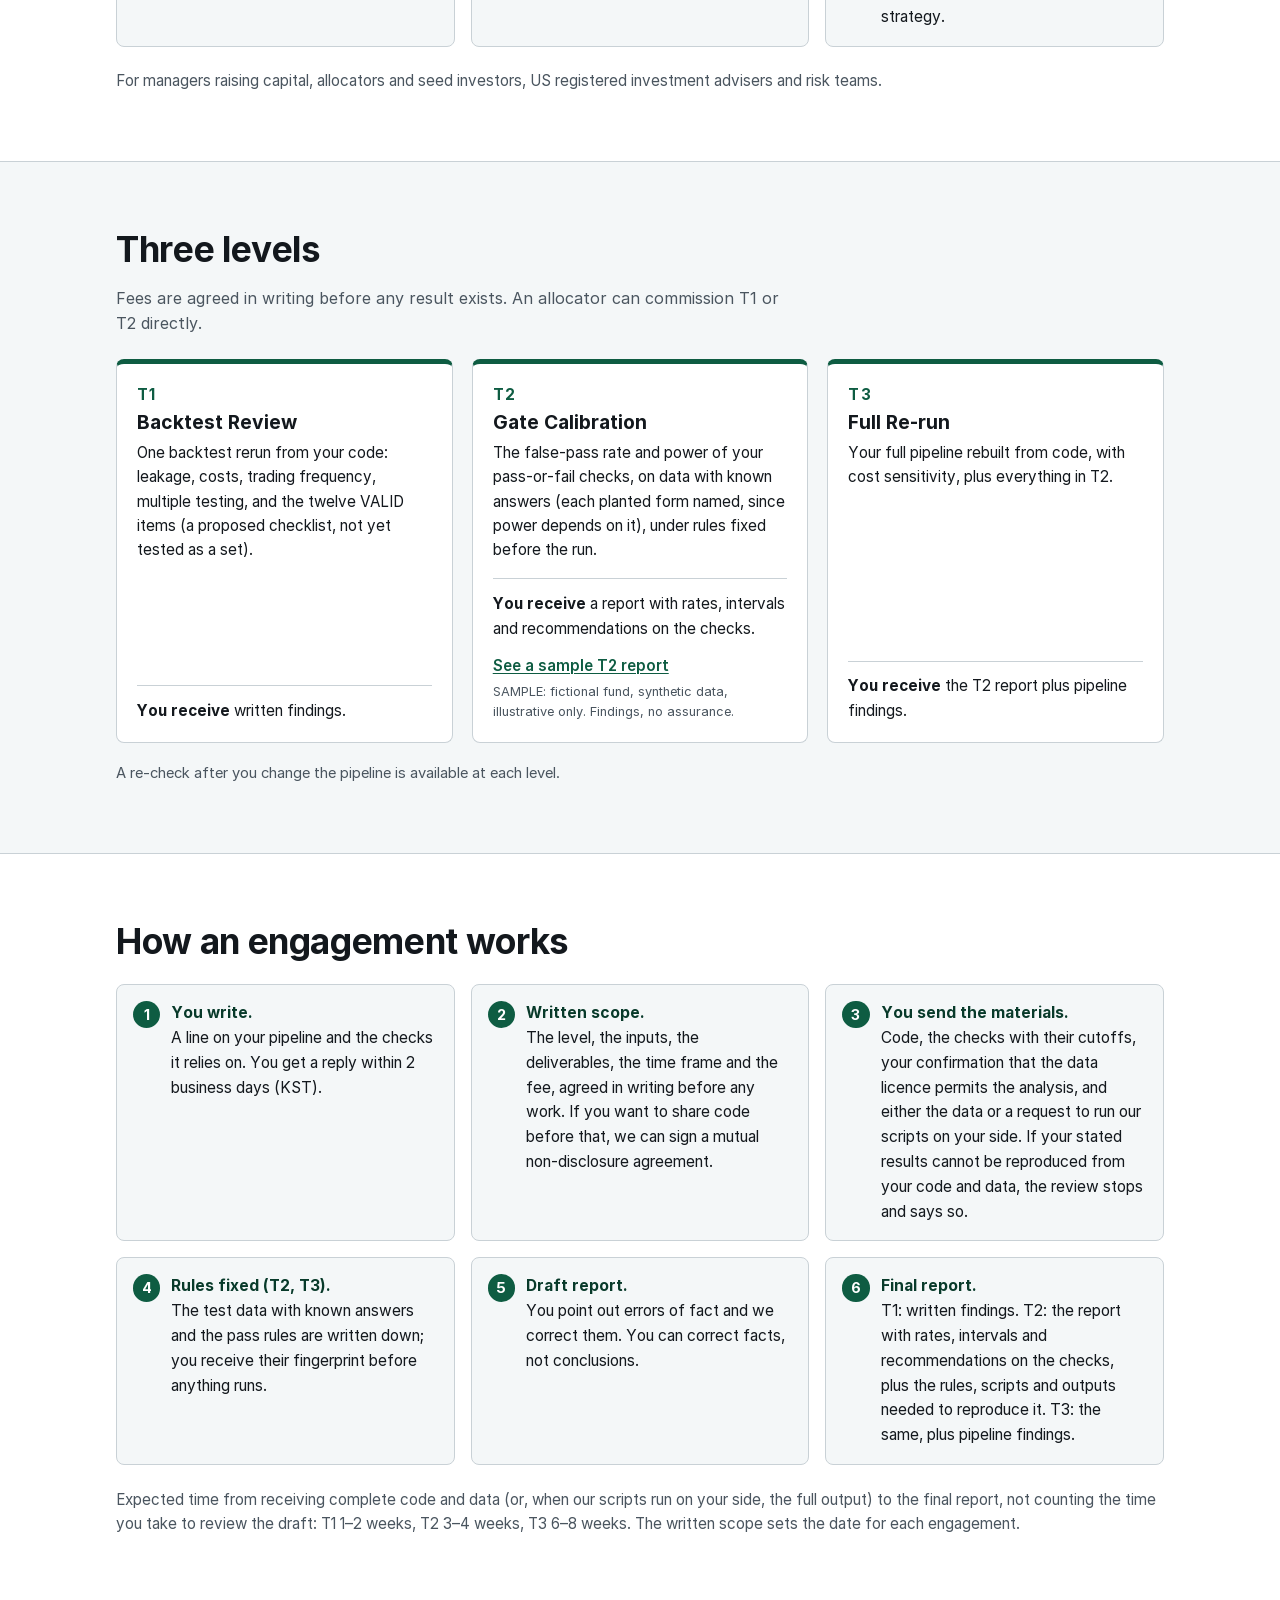
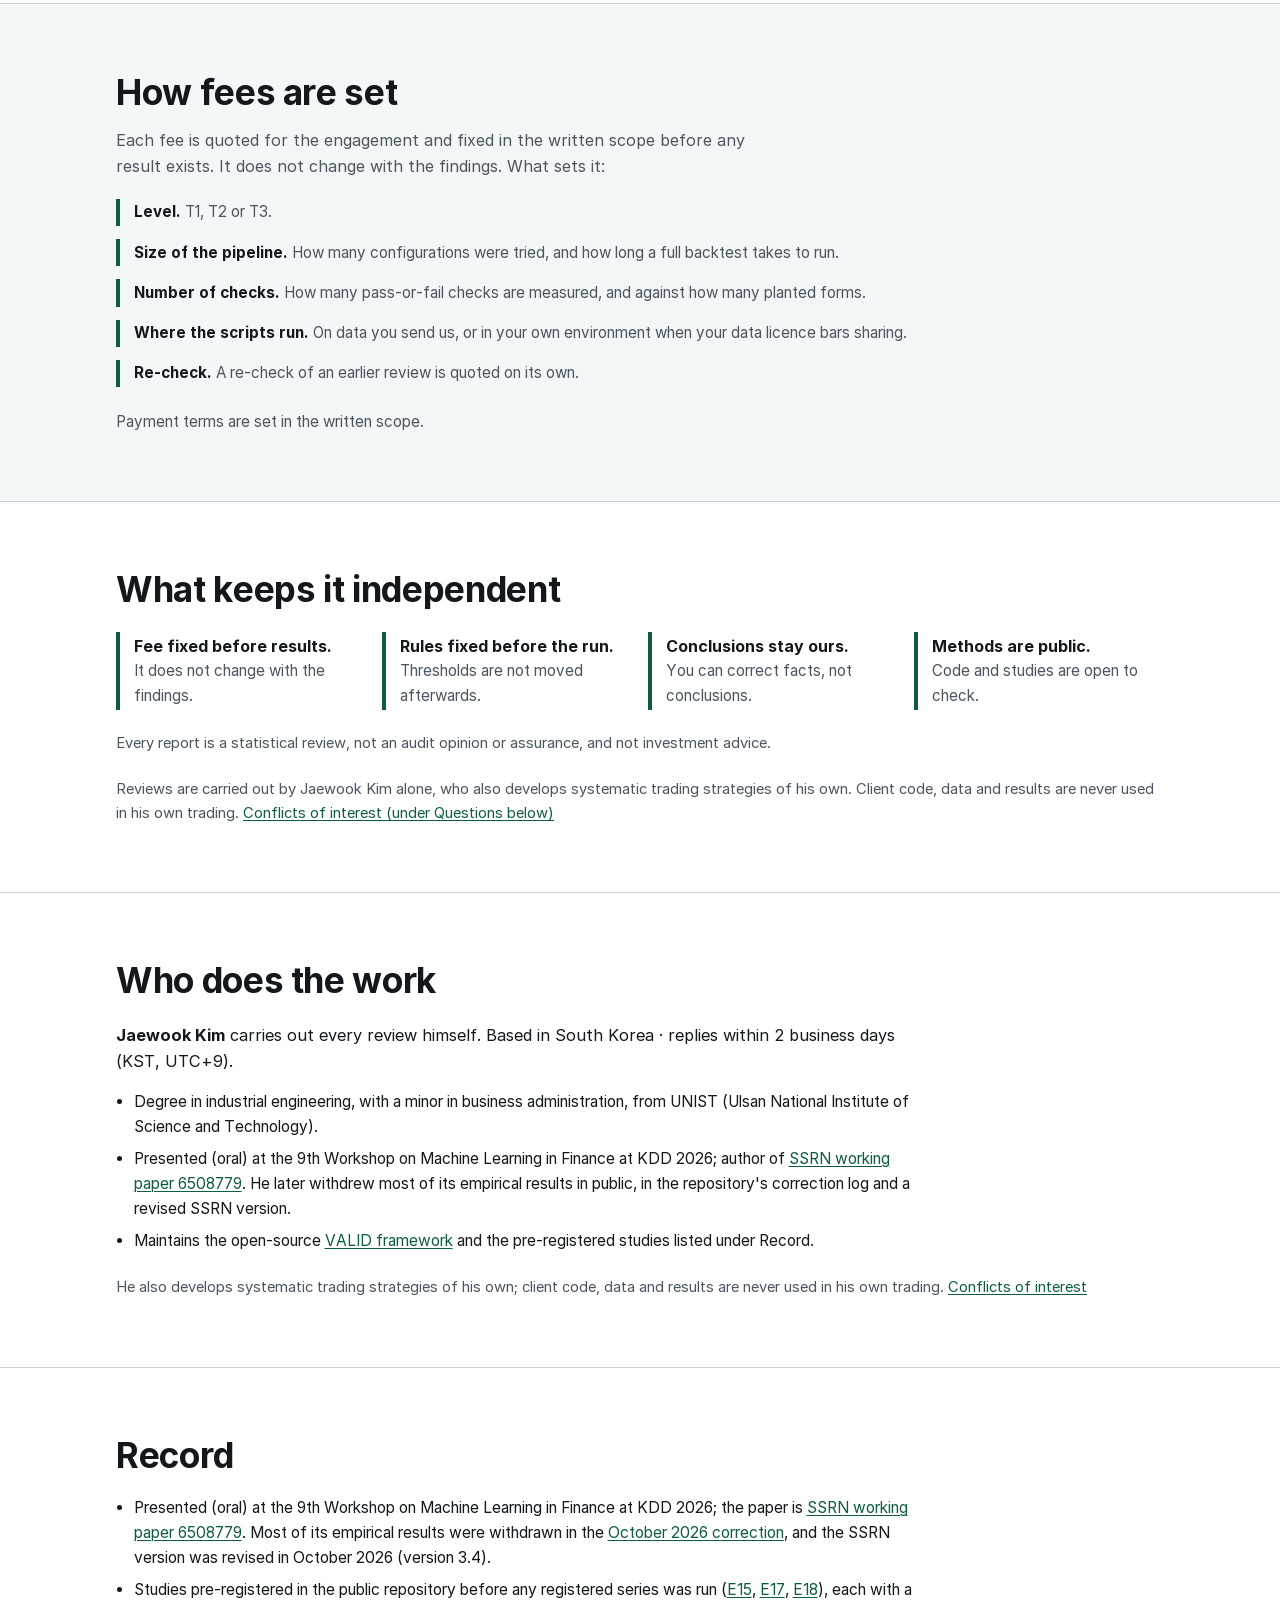
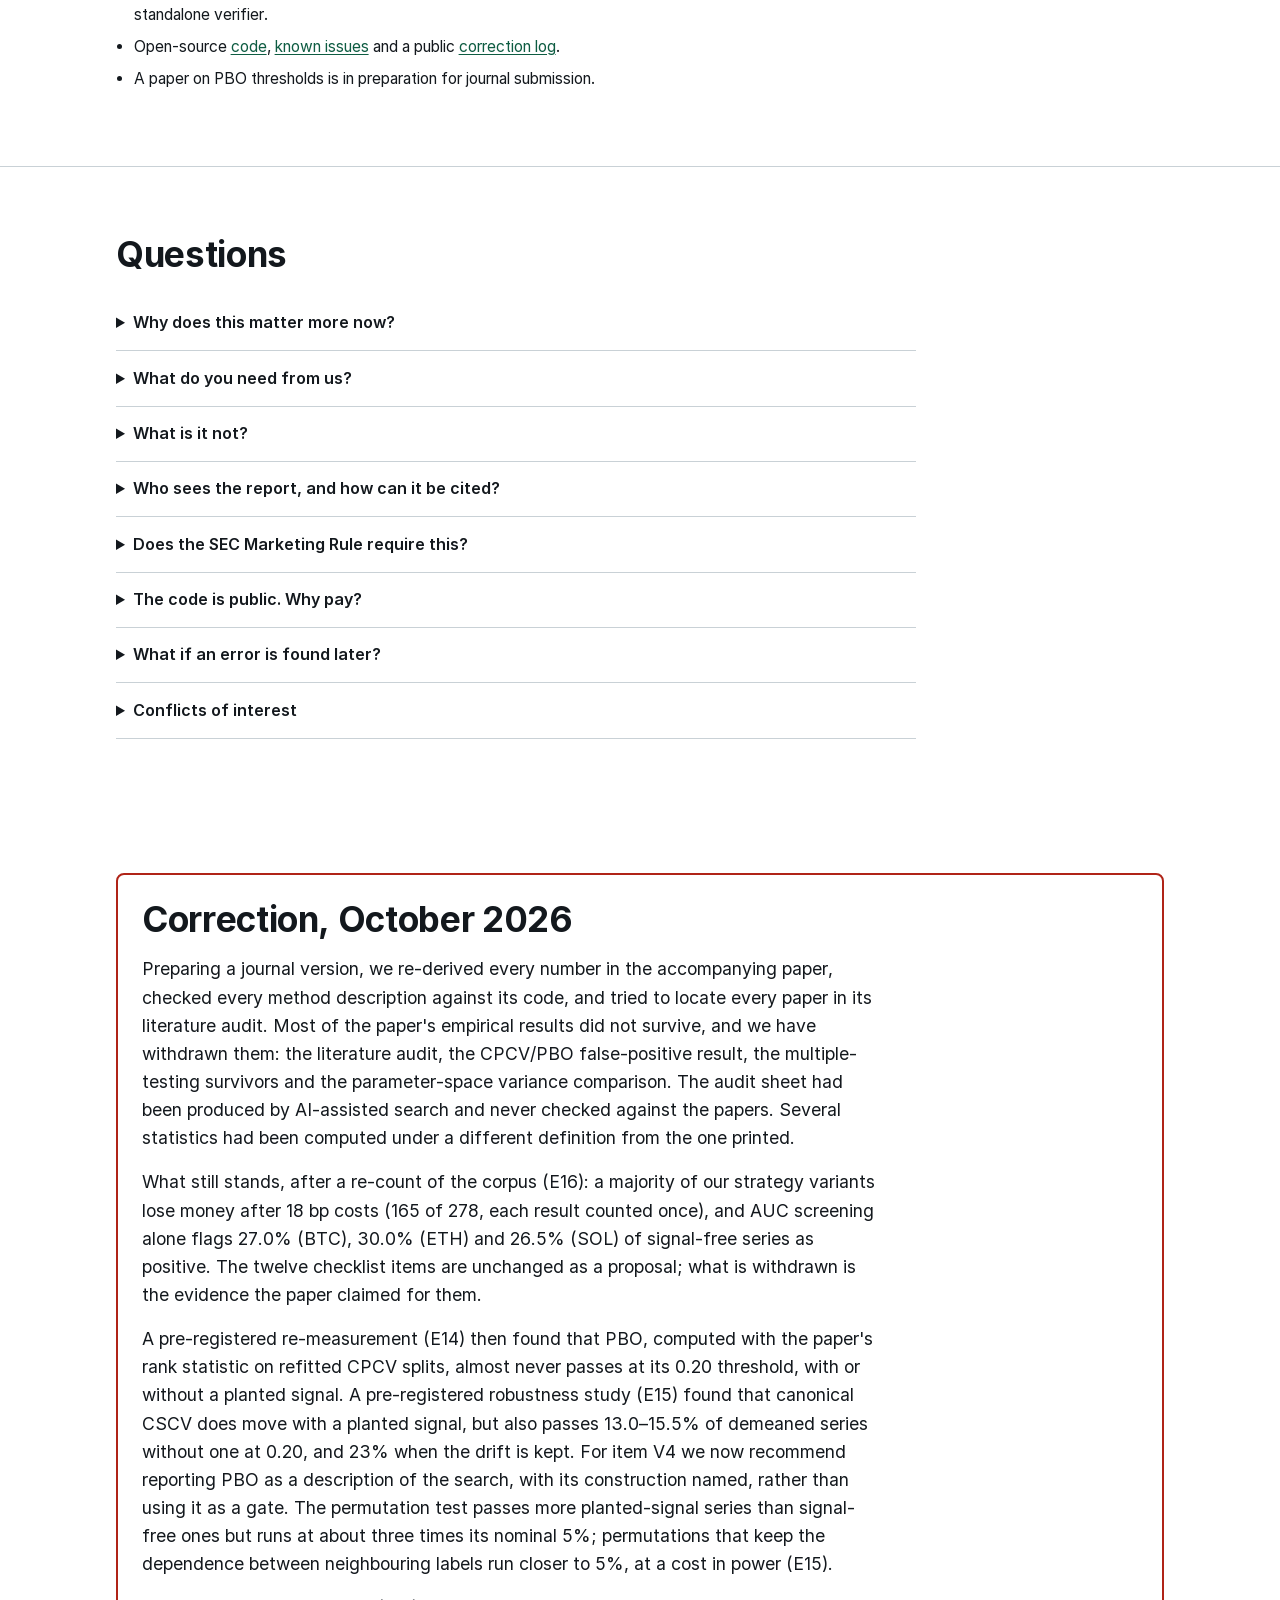
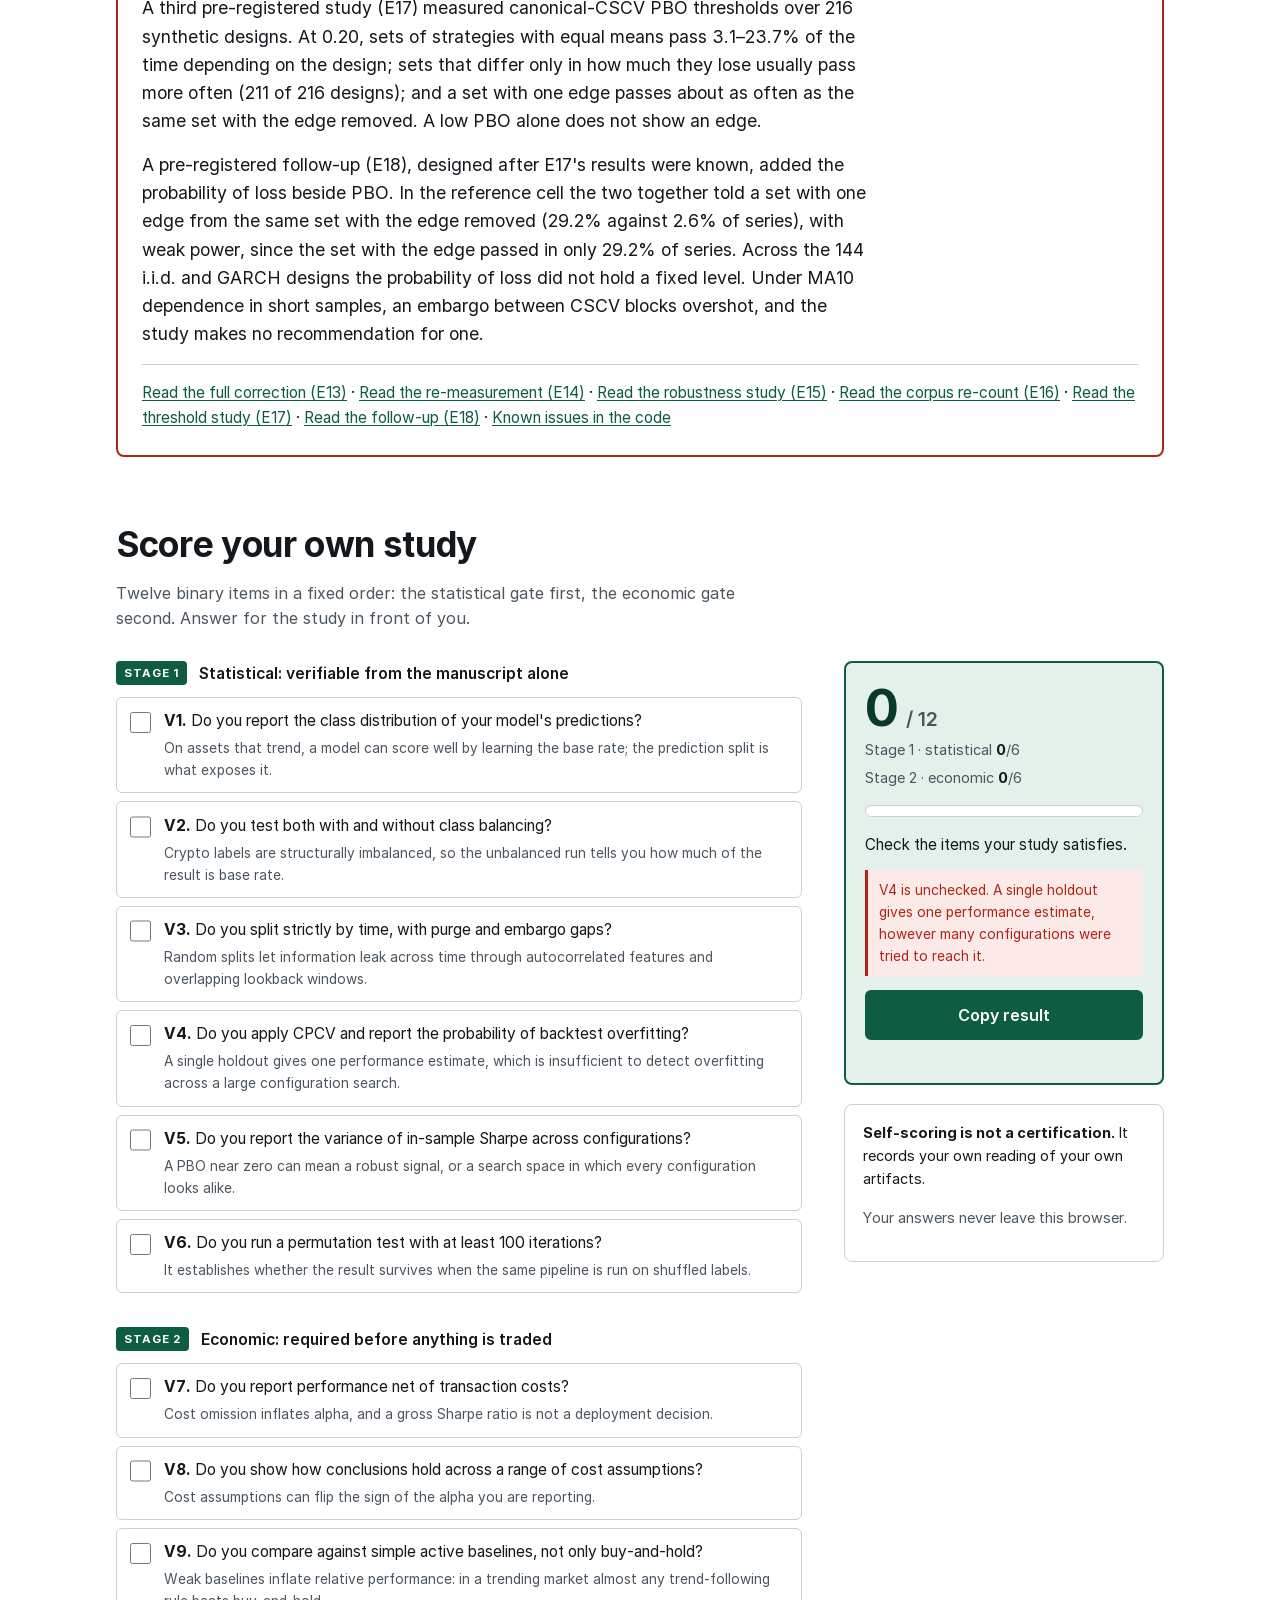
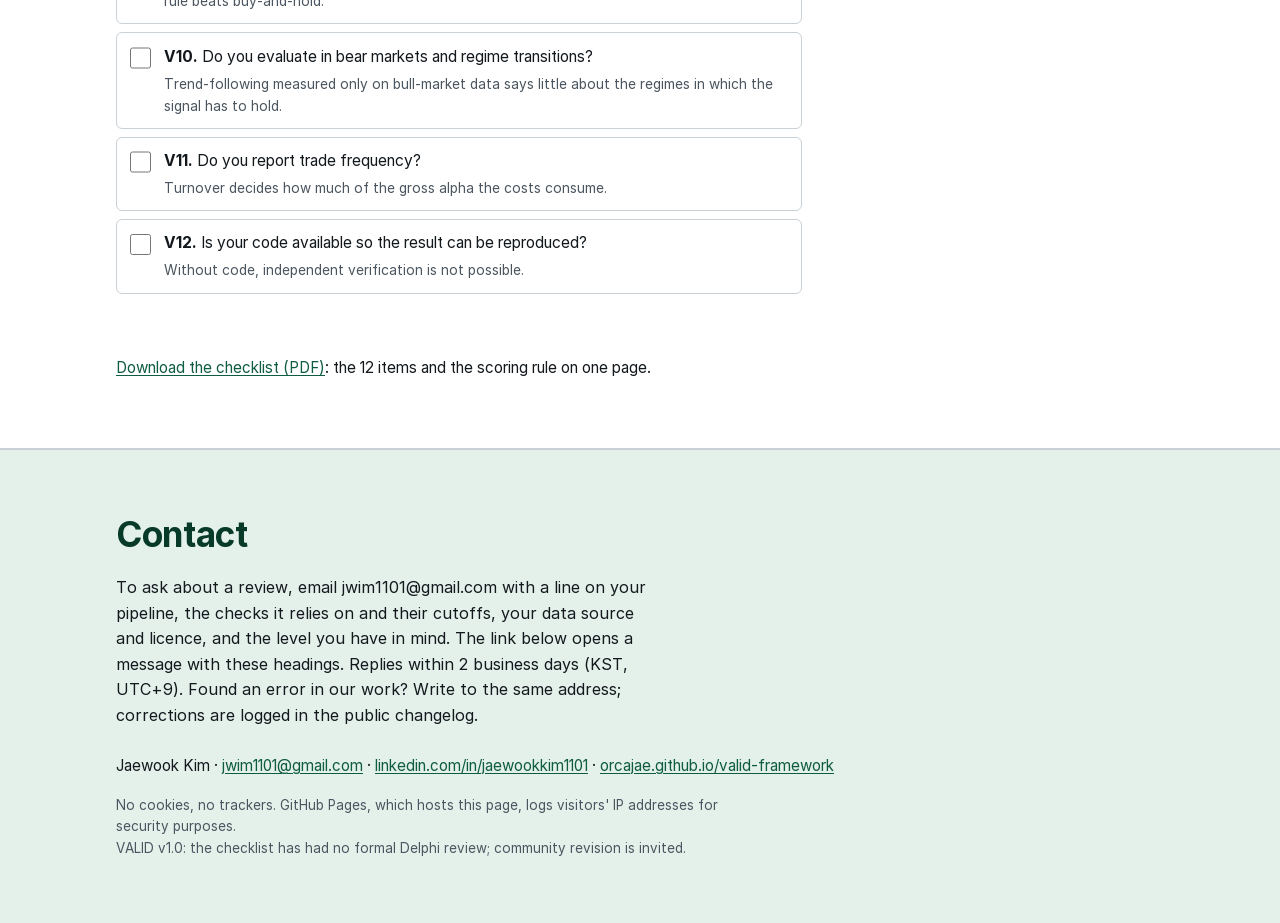
==== commit 460acf0c: "docs: how an engagement works, how fees are set, who does the work, a contact template and a privacy" ====
--- a/docs/index.html
+++ b/docs/index.html
@@ -52,7 +52,10 @@
     <nav class="page-nav" aria-label="On this page">
       <a href="#how">How it works</a>
       <a href="#review">Reviews</a>
+      <a href="#engagement">Engagement</a>
+      <a href="#fees">Fees</a>
       <a href="#why">Independence</a>
+      <a href="#who">Who</a>
       <a href="#record">Record</a>
       <a href="#faq">FAQ</a>
       <a href="#scorer">Self-score</a>
@@ -165,6 +168,62 @@
   </div>
 </section>
 
+<!-- 4b. HOW AN ENGAGEMENT WORKS ======================================== -->
+<section id="engagement" class="engagement" data-gate="service" aria-labelledby="engagement-h">
+  <div class="wrap">
+    <h2 id="engagement-h">How an engagement works</h2>
+    <ol class="steps steps-6">
+      <li><b>You write.</b> A line on your pipeline and the checks it relies on.
+        You get a reply within 2 business days (KST).</li>
+      <li><b>Written scope.</b> The level, the inputs, the deliverables, the
+        time frame and the fee, agreed in writing before any work. If you
+        want to share code before that, we can sign a mutual non-disclosure
+        agreement.</li>
+      <li><b>You send the materials.</b> Code, the checks with their cutoffs,
+        your confirmation that the data licence permits the analysis, and either
+        the data or a request to run our scripts on your side. If your stated
+        results cannot be reproduced from your code and data, the review stops
+        and says so.</li>
+      <li><b>Rules fixed (T2, T3).</b> The test data with known answers and the
+        pass rules are written down; you receive their fingerprint before
+        anything runs.</li>
+      <li><b>Draft report.</b> You point out errors of fact and we correct them.
+        You can correct facts, not conclusions.</li>
+      <li><b>Final report.</b> T1: written findings. T2: the report with rates,
+        intervals and recommendations on the checks, plus the rules, scripts
+        and outputs needed to reproduce it. T3: the same, plus
+        pipeline findings.</li>
+    </ol>
+    <p class="uses-line">Expected time from receiving complete code and data (or,
+      when our scripts run on your side, the full output) to the final report,
+      not counting the time you take to review the draft: T1 1–2 weeks, T2 3–4
+      weeks, T3 6–8 weeks. The written scope sets the date for each
+      engagement.</p>
+  </div>
+</section>
+
+<!-- 4c. HOW FEES ARE SET ================================================= -->
+<section id="fees" class="fees" data-gate="service" aria-labelledby="fees-h">
+  <div class="wrap">
+    <h2 id="fees-h">How fees are set</h2>
+    <p class="sect-lede">Each fee is quoted for the engagement and fixed in the
+      written scope before any result exists. It does not change with the
+      findings. What sets it:</p>
+    <ul class="fee-factors">
+      <li><b>Level.</b> T1, T2 or T3.</li>
+      <li><b>Size of the pipeline.</b> How many configurations were tried, and how
+        long a full backtest takes to run.</li>
+      <li><b>Number of checks.</b> How many pass-or-fail checks are measured, and
+        against how many planted forms.</li>
+      <li><b>Where the scripts run.</b> On data you send us, or in your own
+        environment when your data licence bars sharing.</li>
+      <li><b>Re-check.</b> A re-check of an earlier review is quoted on its
+        own.</li>
+    </ul>
+    <p class="uses-line">Payment terms are set in the written scope.</p>
+  </div>
+</section>
+
 <!-- 5. WHY RELY ON IT ==================================================== -->
 <section id="why" class="why" data-gate="service" aria-labelledby="why-h">
   <div class="wrap">
@@ -184,6 +243,29 @@
       develops systematic trading strategies of his own. Client code, data and
       results are never used in his own trading.
       <a href="#coi">Conflicts of interest (under Questions below)</a></p>
+  </div>
+</section>
+
+<!-- 5b. WHO DOES THE WORK ================================================ -->
+<section id="who" class="who" data-gate="service" aria-labelledby="who-h">
+  <div class="wrap">
+    <h2 id="who-h">Who does the work</h2>
+    <p class="who-name"><b>Jaewook Kim</b> carries out every review himself.
+      Based in South Korea · replies within 2 business days (KST, UTC+9).</p>
+    <ul class="who-list">
+      <li>Degree in industrial engineering, with a minor in business
+        administration, from UNIST (Ulsan National Institute of Science and
+        Technology).</li>
+      <li>Presented (oral) at the 9th Workshop on Machine Learning in Finance at
+        KDD 2026; author of <a href="https://papers.ssrn.com/sol3/papers.cfm?abstract_id=6508779">SSRN working paper 6508779</a>.
+        He later withdrew most of its empirical results in public, in the
+        repository's correction log and a revised SSRN version.</li>
+      <li>Maintains the open-source <a href="https://github.com/orcajae/valid-framework">VALID framework</a>
+        and the pre-registered studies listed under Record.</li>
+    </ul>
+    <p class="why-note">He also develops systematic trading strategies of his
+      own; client code, data and results are never used in his own trading.
+      <a href="#coi">Conflicts of interest</a></p>
   </div>
 </section>
 
@@ -480,16 +562,21 @@
 <footer id="contact" data-gate="service" aria-labelledby="footer-h">
   <div class="wrap">
     <h2 id="footer-h">Contact</h2>
-    <p class="foot-lede">To ask about a review, write with a line on your
-      pipeline and the checks it relies on. Found an error in our work? Write
-      to the same address; corrections are logged in the public changelog.</p>
+    <p class="foot-lede">To ask about a review, email jwim1101@gmail.com with a
+      line on your pipeline, the checks it relies on and their cutoffs, your
+      data source and licence, and the level you have in mind. The link below
+      opens a message with these headings. Replies within 2 business days (KST,
+      UTC+9). Found an error in our work? Write to the same address;
+      corrections are logged in the public changelog.</p>
     <p class="foot-meta">
       Jaewook Kim ·
-      <a href="mailto:jwim1101@gmail.com?subject=VALID%20review">jwim1101@gmail.com</a>
+      <a href="mailto:jwim1101@gmail.com?subject=VALID%20review&amp;body=Pipeline%20(one%20line)%3A%20%0D%0AChecks%20and%20cutoffs%3A%20%0D%0AData%20source%20and%20licence%3A%20%0D%0ALevel%20(T1%2C%20T2%2C%20T3%20or%20not%20sure)%3A%20%0D%0A">jwim1101@gmail.com</a>
       · <a href="https://www.linkedin.com/in/jaewookkim1101/">linkedin.com/in/jaewookkim1101</a>
       · <a href="https://orcajae.github.io/valid-framework/">orcajae.github.io/valid-framework</a>
     </p>
-    <p class="foot-fine">No cookies, no trackers. VALID v1.0: the checklist has had
+    <p class="foot-fine">No cookies, no trackers. GitHub Pages, which hosts this
+      page, logs visitors' IP addresses for security purposes.</p>
+    <p class="foot-fine">VALID v1.0: the checklist has had
       no formal Delphi review; community revision is invited.</p>
   </div>
 </footer>
--- a/docs/style.css
+++ b/docs/style.css
@@ -308,6 +308,7 @@
   color: #D6EFE3; text-decoration: none;
   border-bottom: 1px solid rgba(214,239,227,.4);
   padding: .3rem 0; min-height: 44px; display: inline-flex; align-items: center;
+  min-width: 44px; justify-content: center;
 }
 .page-nav a:hover { color: #fff; border-bottom-color: #fff; }
 
@@ -344,6 +345,17 @@
 .tier-sample a { font-weight: 600; }
 .tier-sample-note { display: block; margin-top: .25rem; font-size: .8rem; color: var(--soft); }
 
+/* ---------- engagement, fees, who (INBOX #29) ---------- */
+.engagement { border-bottom: 1px solid var(--rule); }
+.fees { background: #F4F7F8; border-bottom: 1px solid var(--rule); }
+.fee-factors { list-style: none; margin: 1.2rem 0 0; padding: 0; display: grid; gap: .8rem; max-width: 50rem; }
+.fee-factors li { border-left: 4px solid var(--green); padding: .1rem 0 .1rem .9rem; font-size: .95rem; color: var(--soft); }
+.fee-factors b { color: var(--ink); }
+.who { border-top: 1px solid var(--rule); }
+.who-name { font-size: 1.02rem; max-width: 50rem; }
+.who-list { margin: .8rem 0 0; padding-left: 1.1rem; max-width: 50rem; }
+.who-list li { margin-bottom: .45rem; font-size: .97rem; }
+
 .badges { list-style: none; margin: 1.4rem 0 0; padding: 0; display: grid; gap: 1rem; }
 .badges li { border-left: 4px solid var(--green); padding: .1rem 0 .1rem .9rem; font-size: .95rem; color: var(--soft); }
 .badges b { display: block; color: var(--ink); font-size: 1rem; }
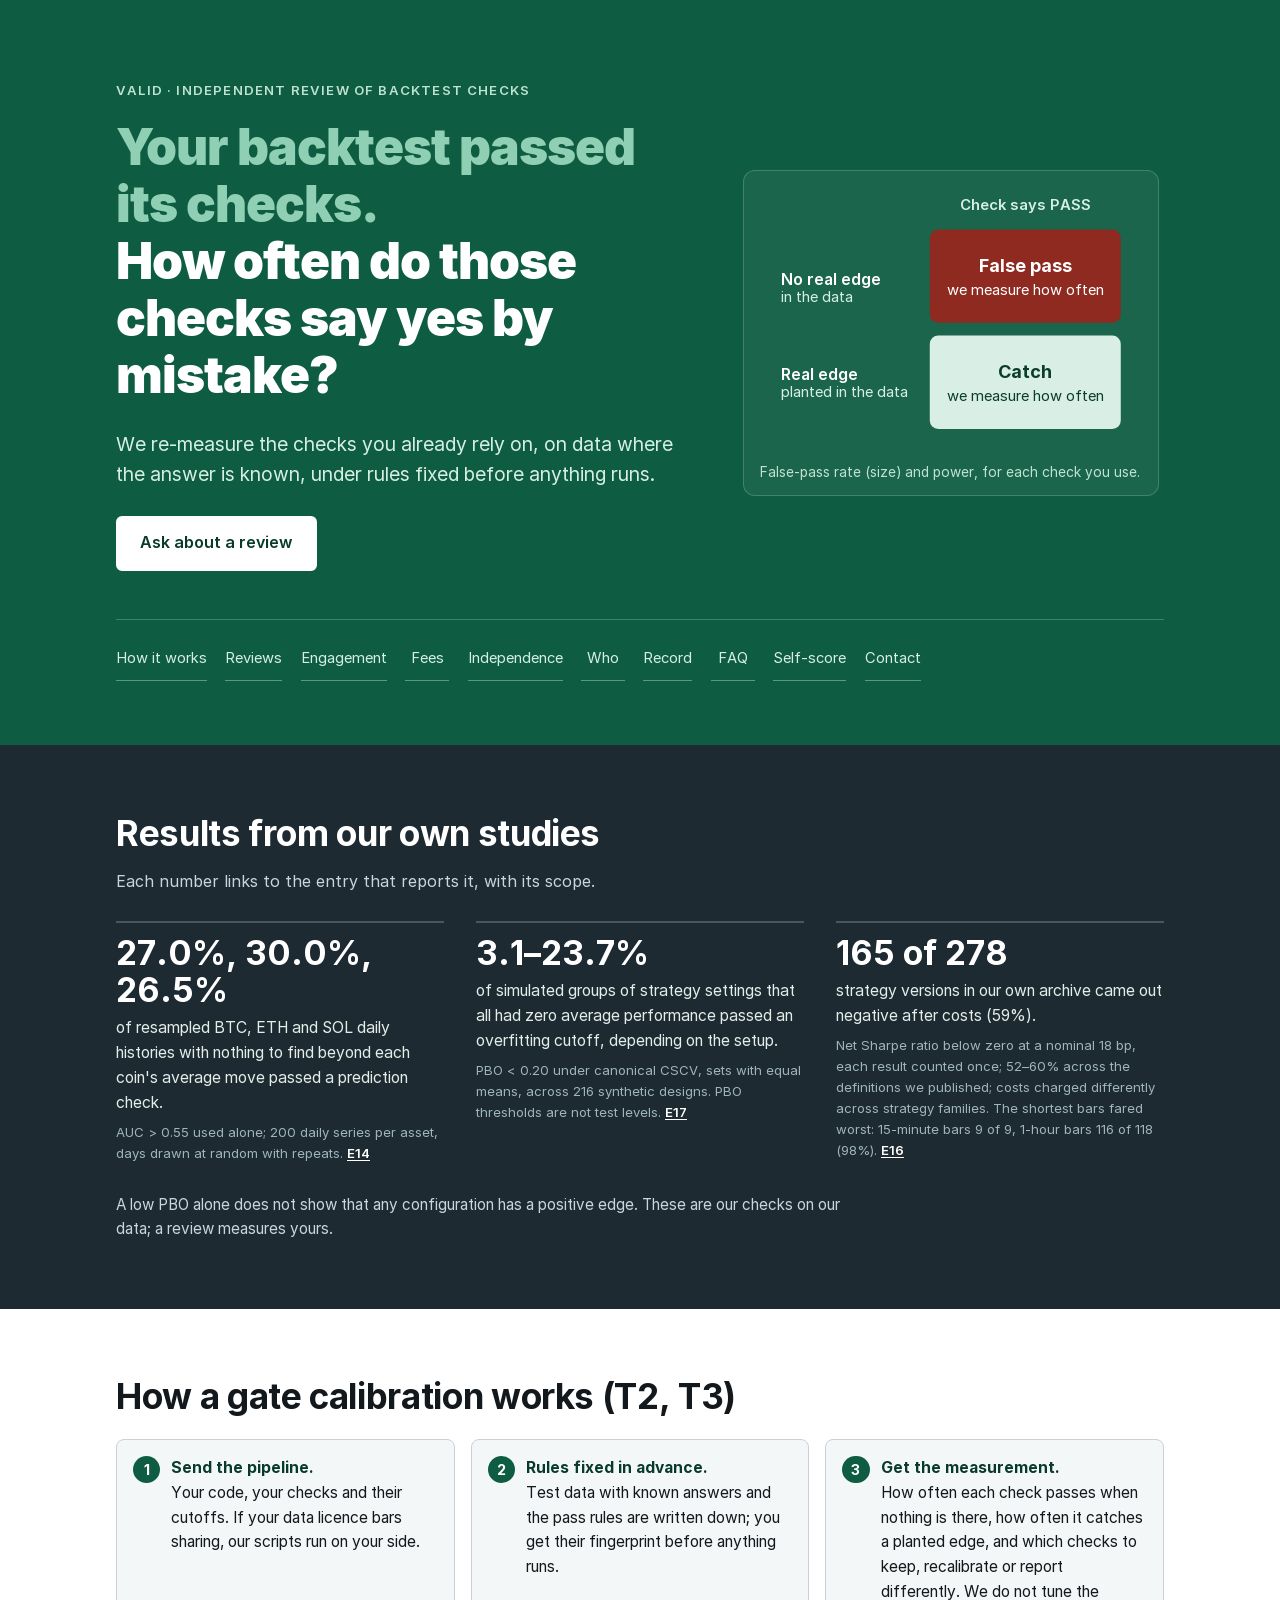
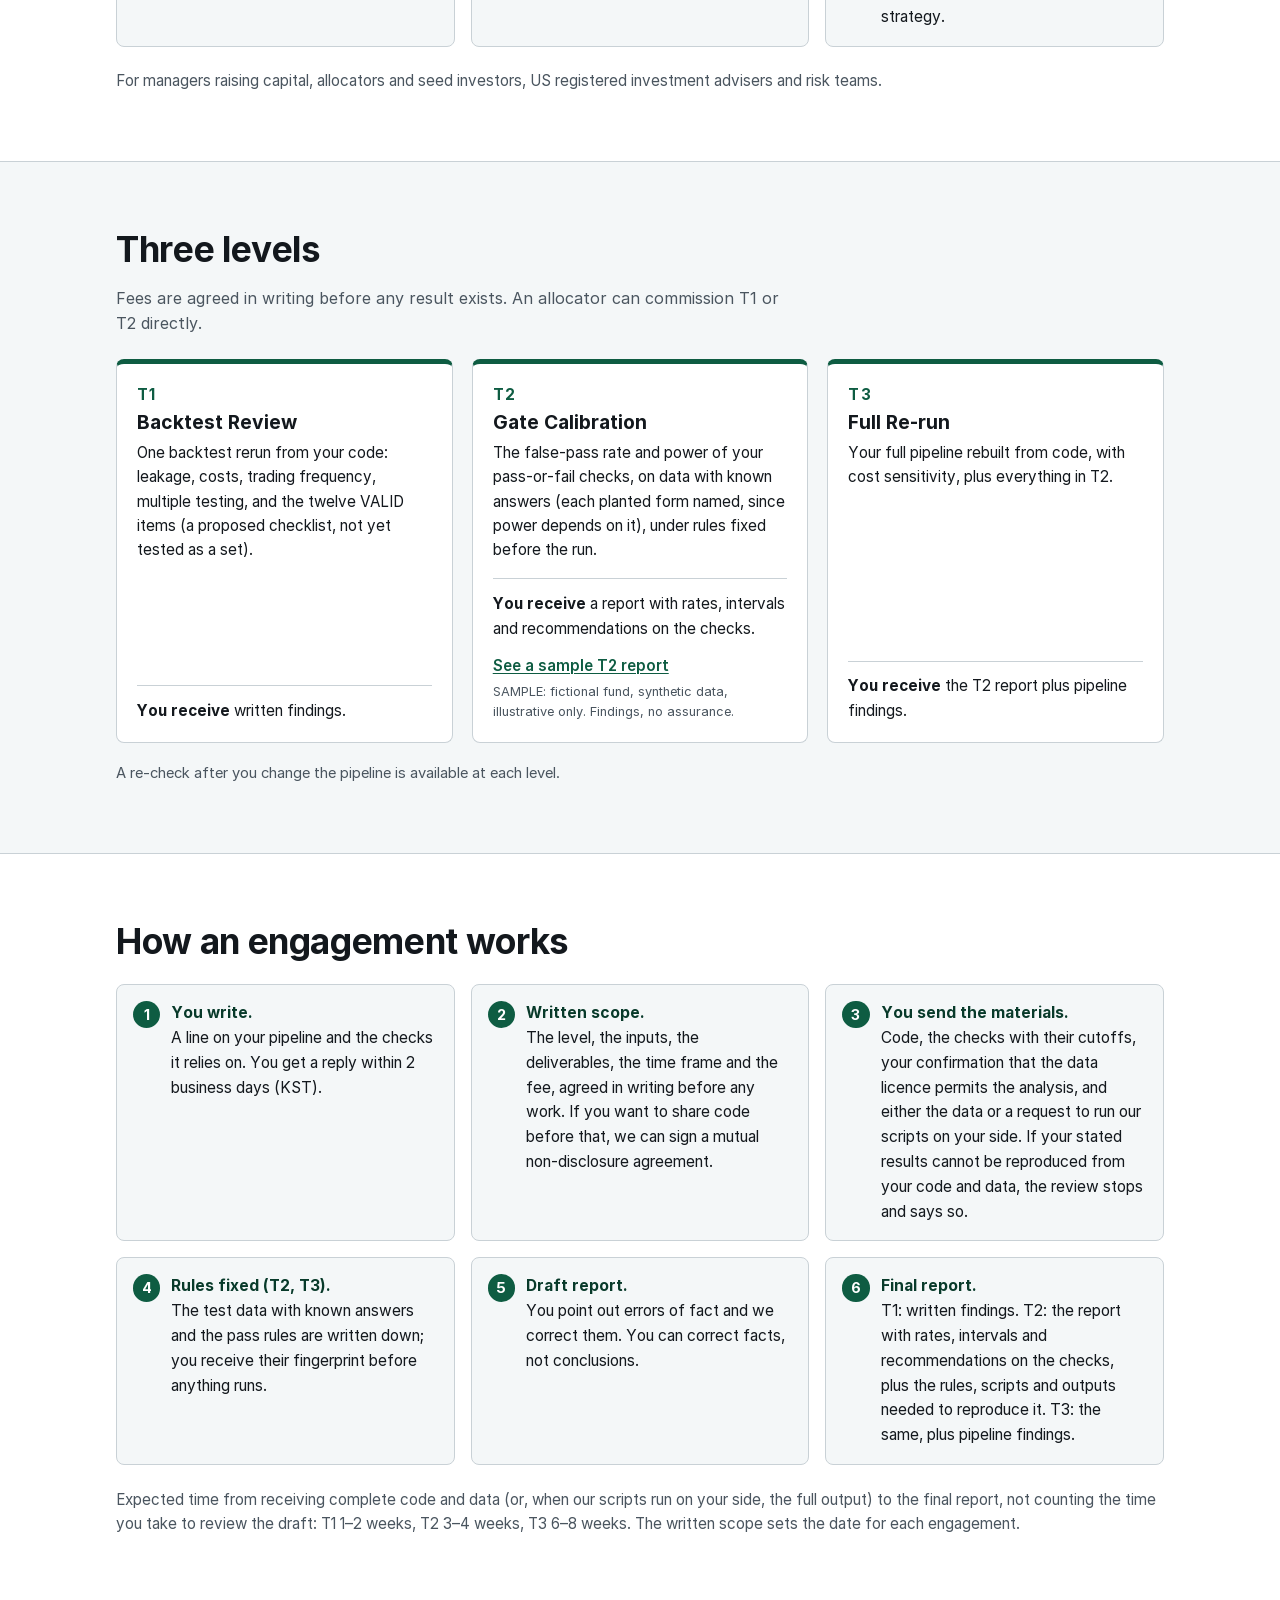
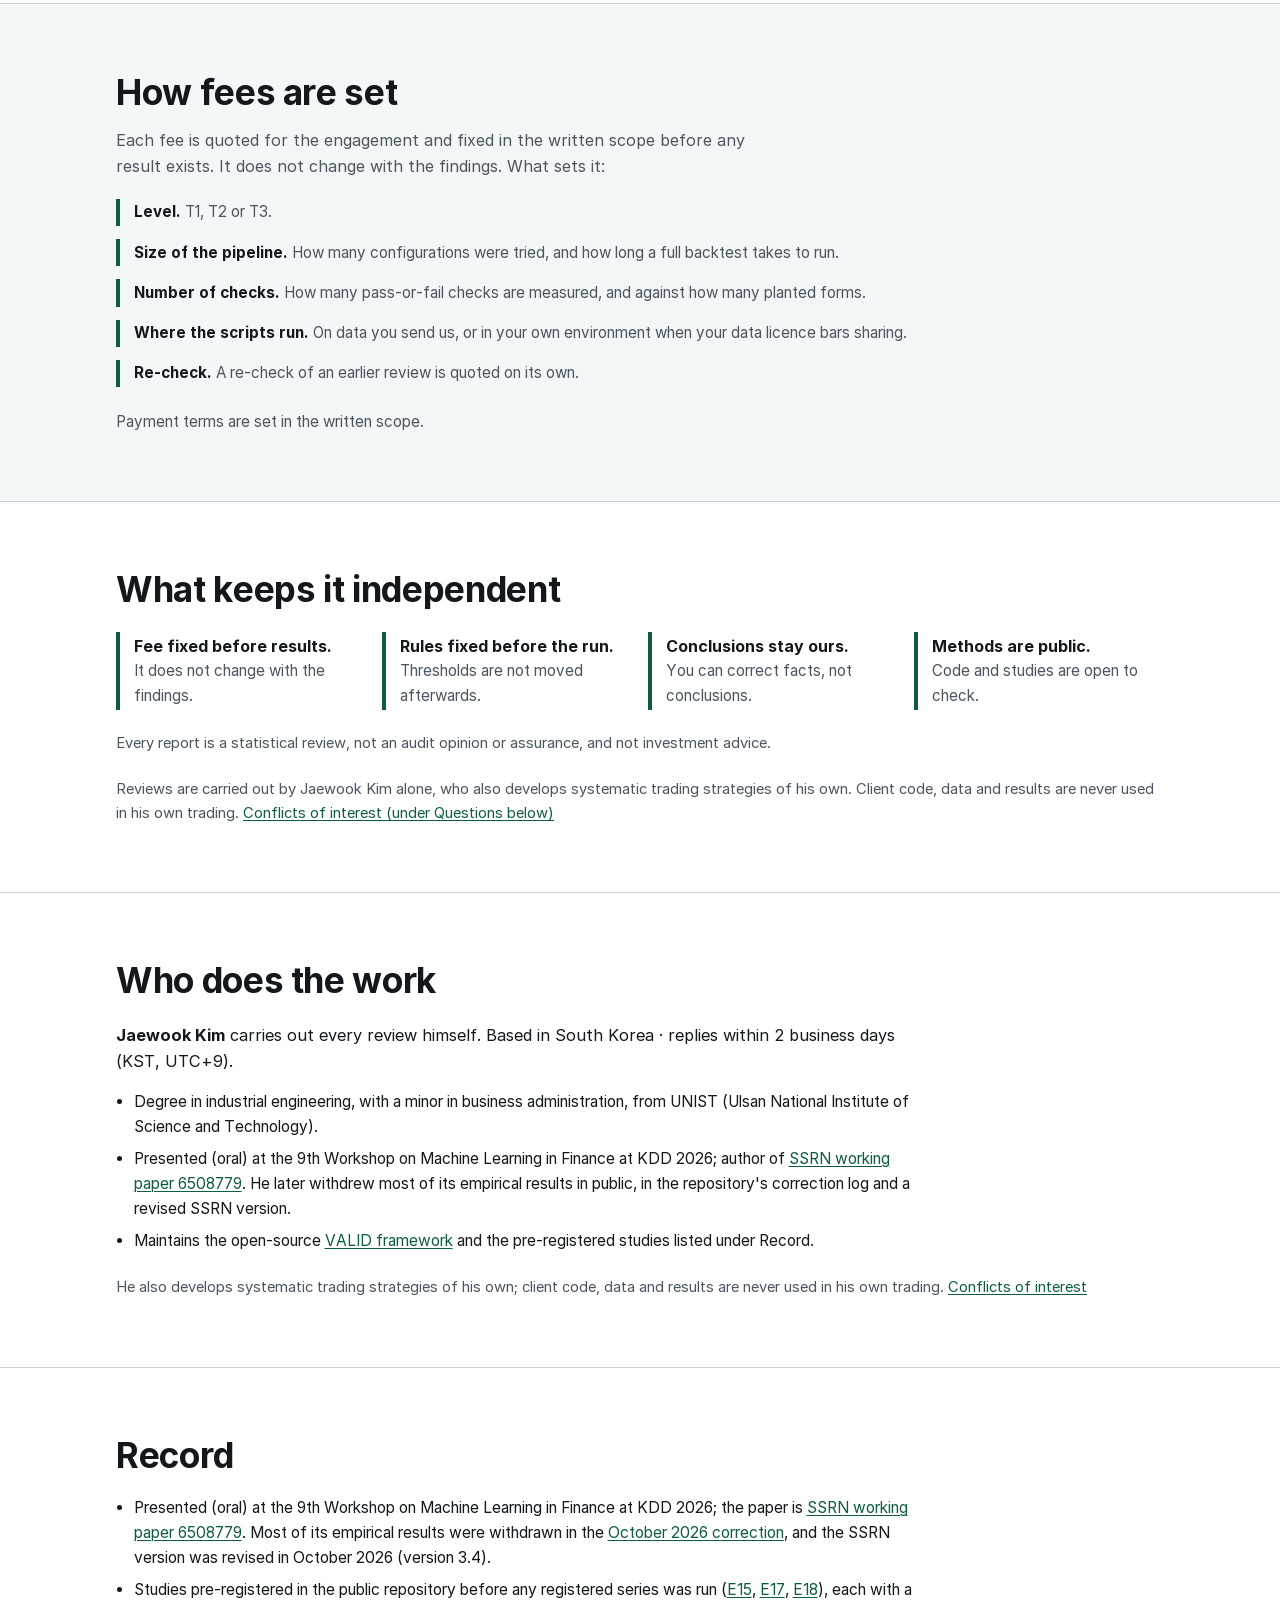
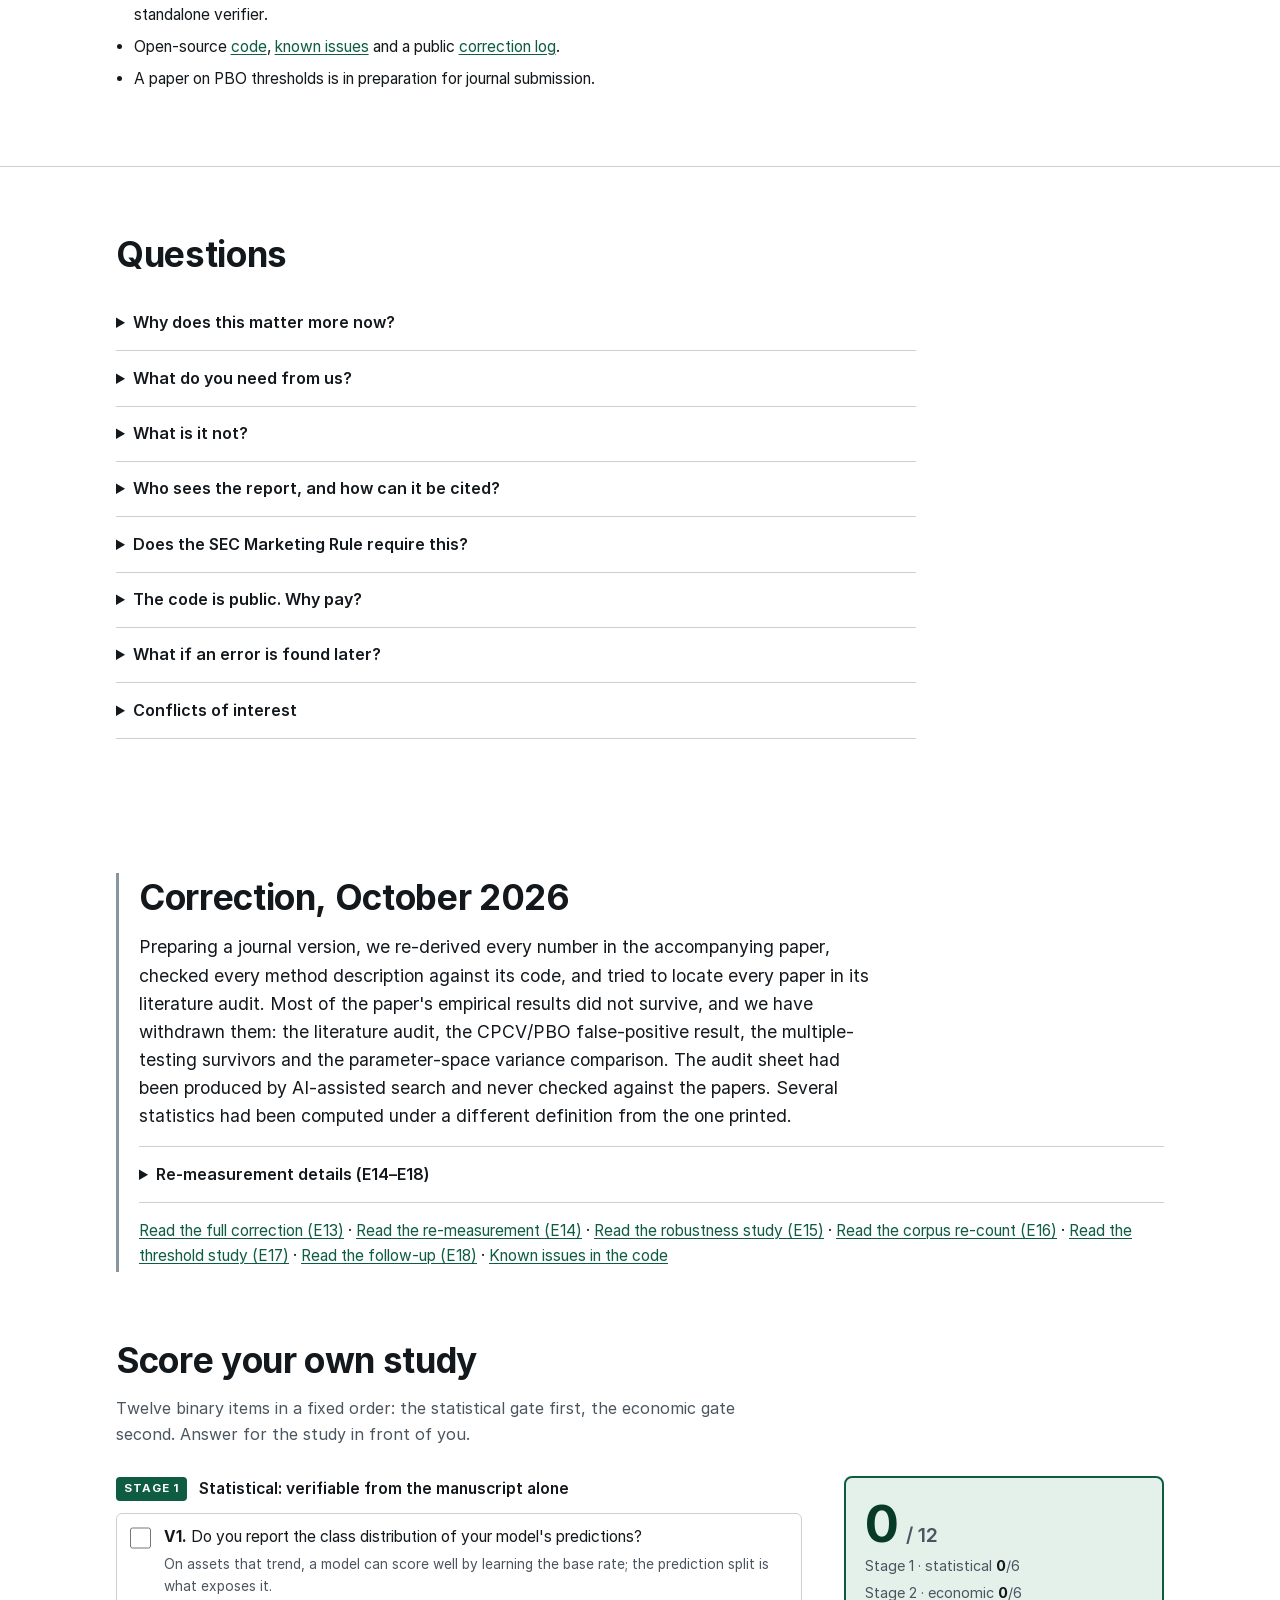
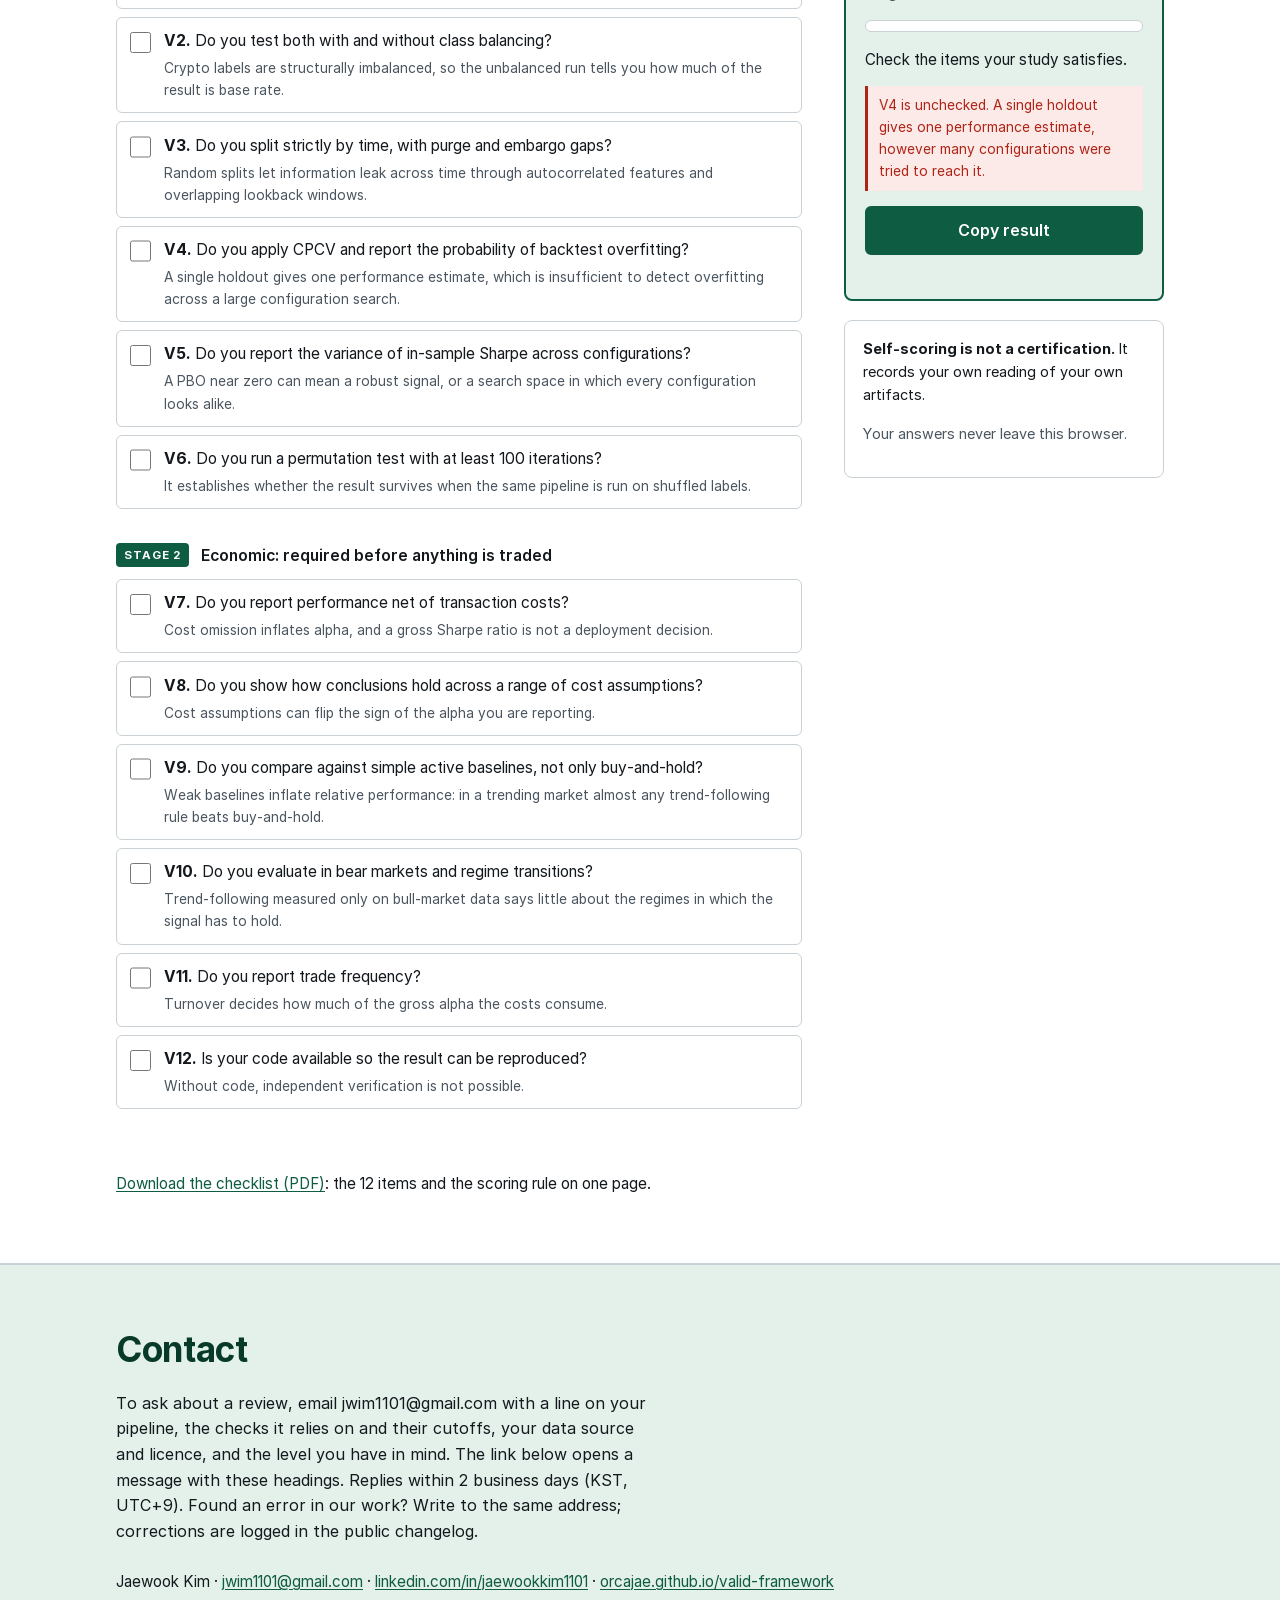
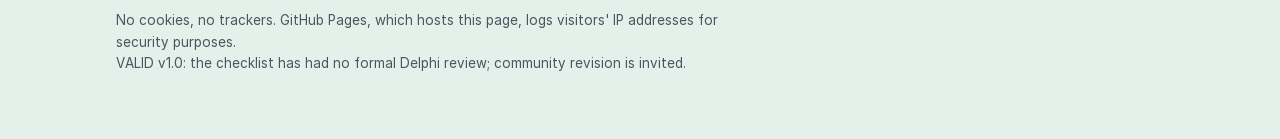
==== commit 419bf35c: "docs: neutral correction callout, table scroll hint and SAMPLE banner layout" ====
--- a/docs/index.html
+++ b/docs/index.html
@@ -380,6 +380,8 @@
         comparison. The audit sheet had been produced by AI-assisted search and
         never checked against the papers. Several statistics had been computed
         under a different definition from the one printed.</p>
+      <details class="story-more">
+      <summary>Re-measurement details (E14–E18)</summary>
       <p class="story-text">What still stands, after a re-count of the corpus (E16):
         a majority of our strategy variants lose money after 18 bp costs (165 of
         278, each result counted once), and AUC
@@ -413,6 +415,7 @@
         hold a fixed level. Under MA10 dependence in short samples, an embargo
         between CSCV blocks overshot, and the study makes no recommendation for
         one.</p>
+      </details>
       <p class="story-self"><a href="https://github.com/orcajae/valid-framework/blob/main/CHANGELOG_CR.md#e13-most-empirical-results-withdrawn-after-a-full-re-verification">Read the full correction (E13)</a>
         · <a href="https://github.com/orcajae/valid-framework/blob/main/CHANGELOG_CR.md#e14-pbo-and-the-permutation-test-re-measured-under-a-pre-registered-design">Read the re-measurement (E14)</a>
         · <a href="https://github.com/orcajae/valid-framework/blob/main/CHANGELOG_CR.md#e15-the-e14-findings-re-tested-under-a-pre-registered-robustness-design">Read the robustness study (E15)</a>
--- a/docs/style.css
+++ b/docs/style.css
@@ -221,7 +221,10 @@
 
 /* ---------- 1b. story (absorbs the former honesty box) ---------- */
 .story { padding-bottom: 0; }
-.story-box { border: 2px solid var(--red); border-radius: 8px; padding: 1.5rem; }
+/* a quiet callout: one neutral rule on the left; red stays for verdicts */
+.story-box { border-left: 3px solid #8A969E; padding: .25rem 0 .25rem 1.25rem; }
+.story-more { border-top: 1px solid var(--rule); }
+.story-more[open] > summary { margin-bottom: .2rem; }
 .story-box h2 { margin-bottom: .45em; }
 .story-text { font-size: clamp(1rem, 1.9vw, 1.1rem); max-width: 46rem; }
 .story-self {
@@ -368,8 +371,8 @@
 
 .faq-sect { border-top: 1px solid var(--rule); }
 .faq-sect details { border-bottom: 1px solid var(--rule); max-width: 50rem; }
-.faq-sect summary { cursor: pointer; padding: .9rem 0; font-weight: 600; min-height: 44px; }
-.faq-sect summary:hover { color: var(--green-d); }
+.faq-sect summary, .story-more summary { cursor: pointer; padding: .9rem 0; font-weight: 600; min-height: 44px; }
+.faq-sect summary:hover, .story-more summary:hover { color: var(--green-d); }
 .faq-sect details p { margin: 0 0 1rem; font-size: .95rem; color: var(--ink); }
 
 @media (prefers-reduced-motion: reduce) {
